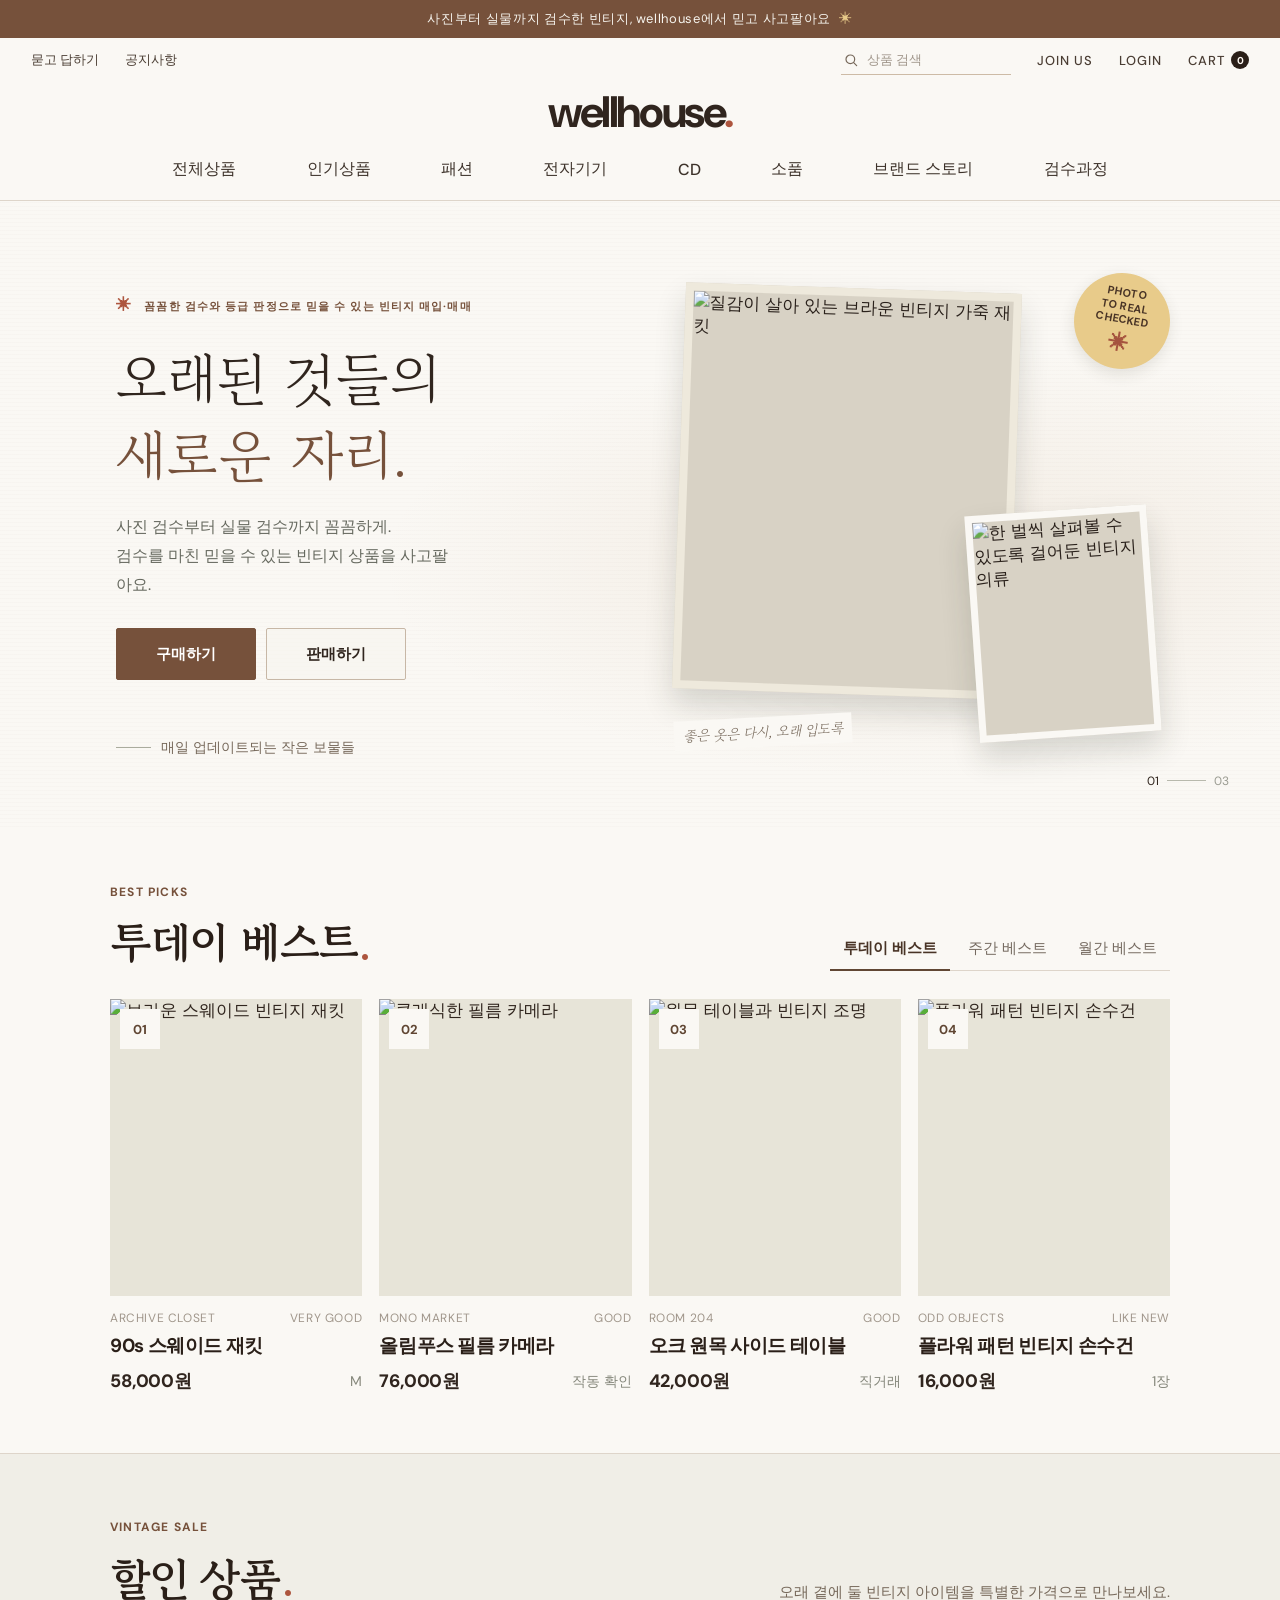
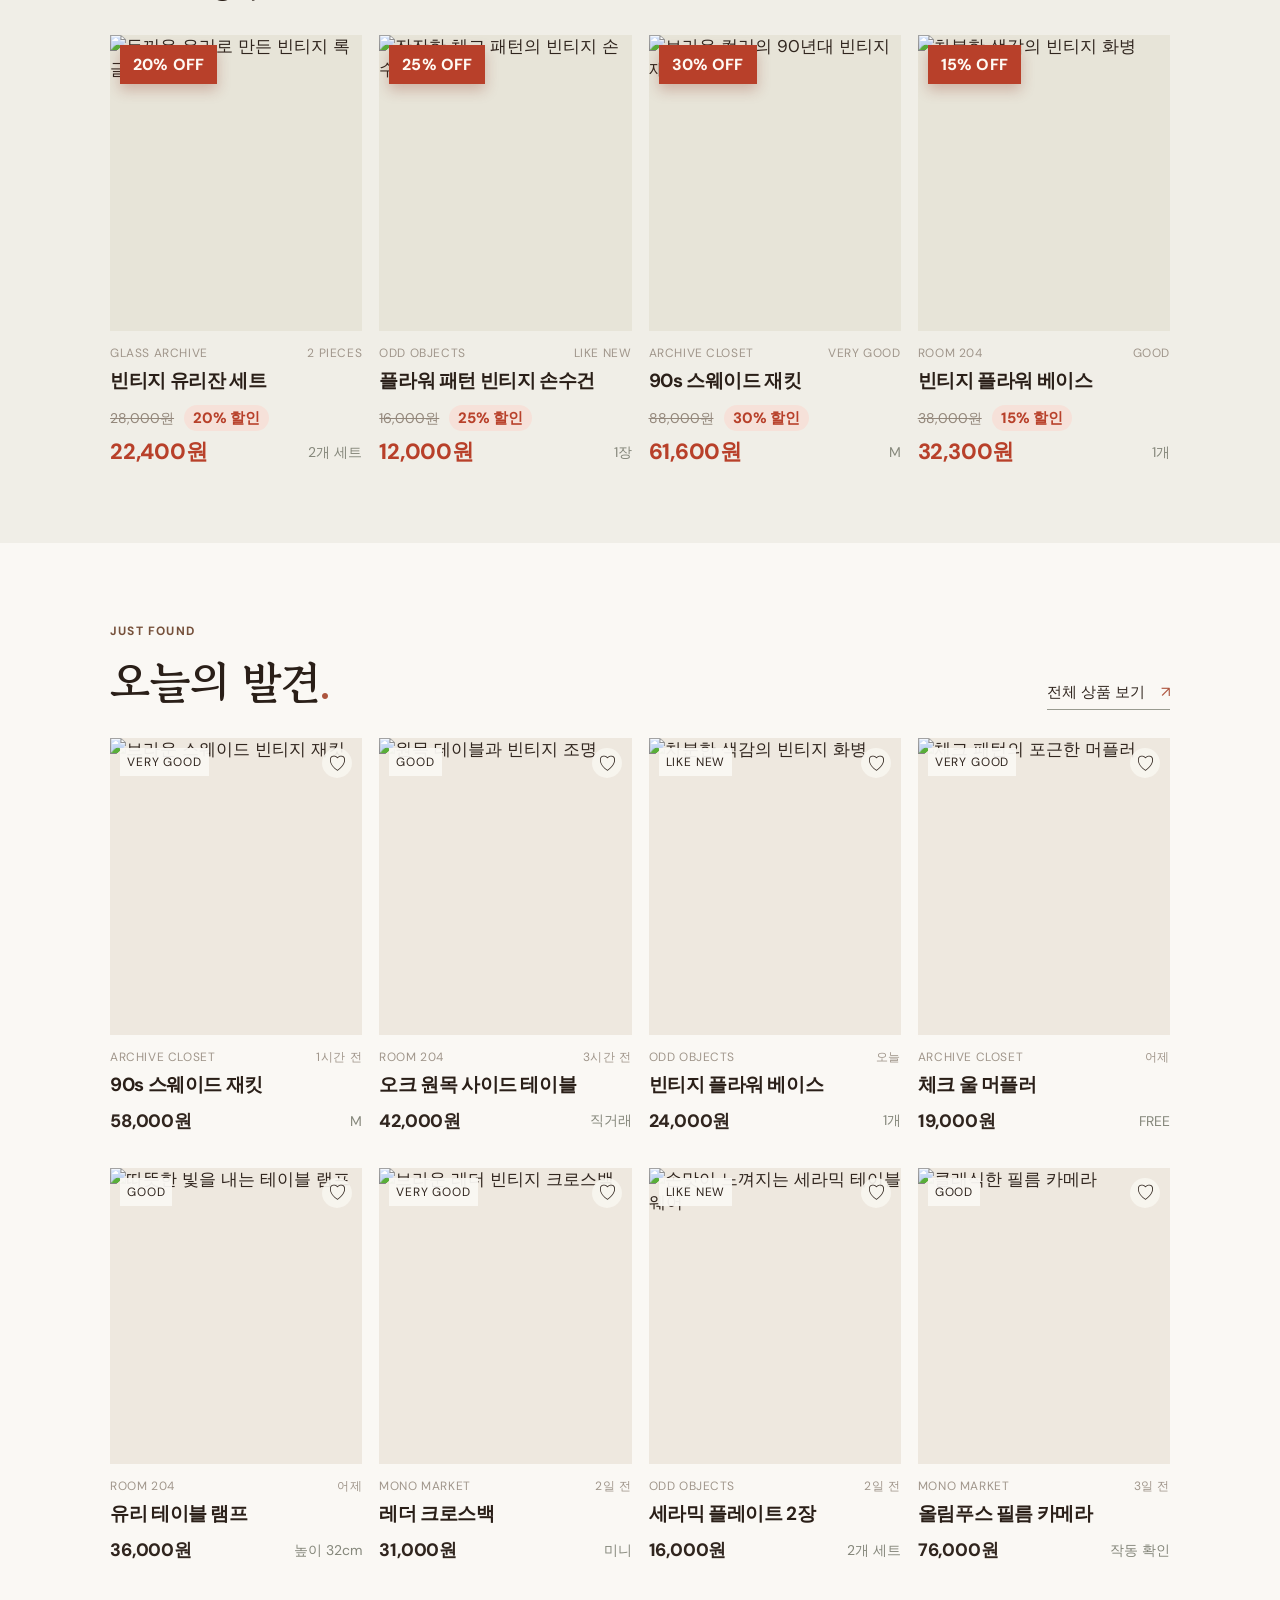
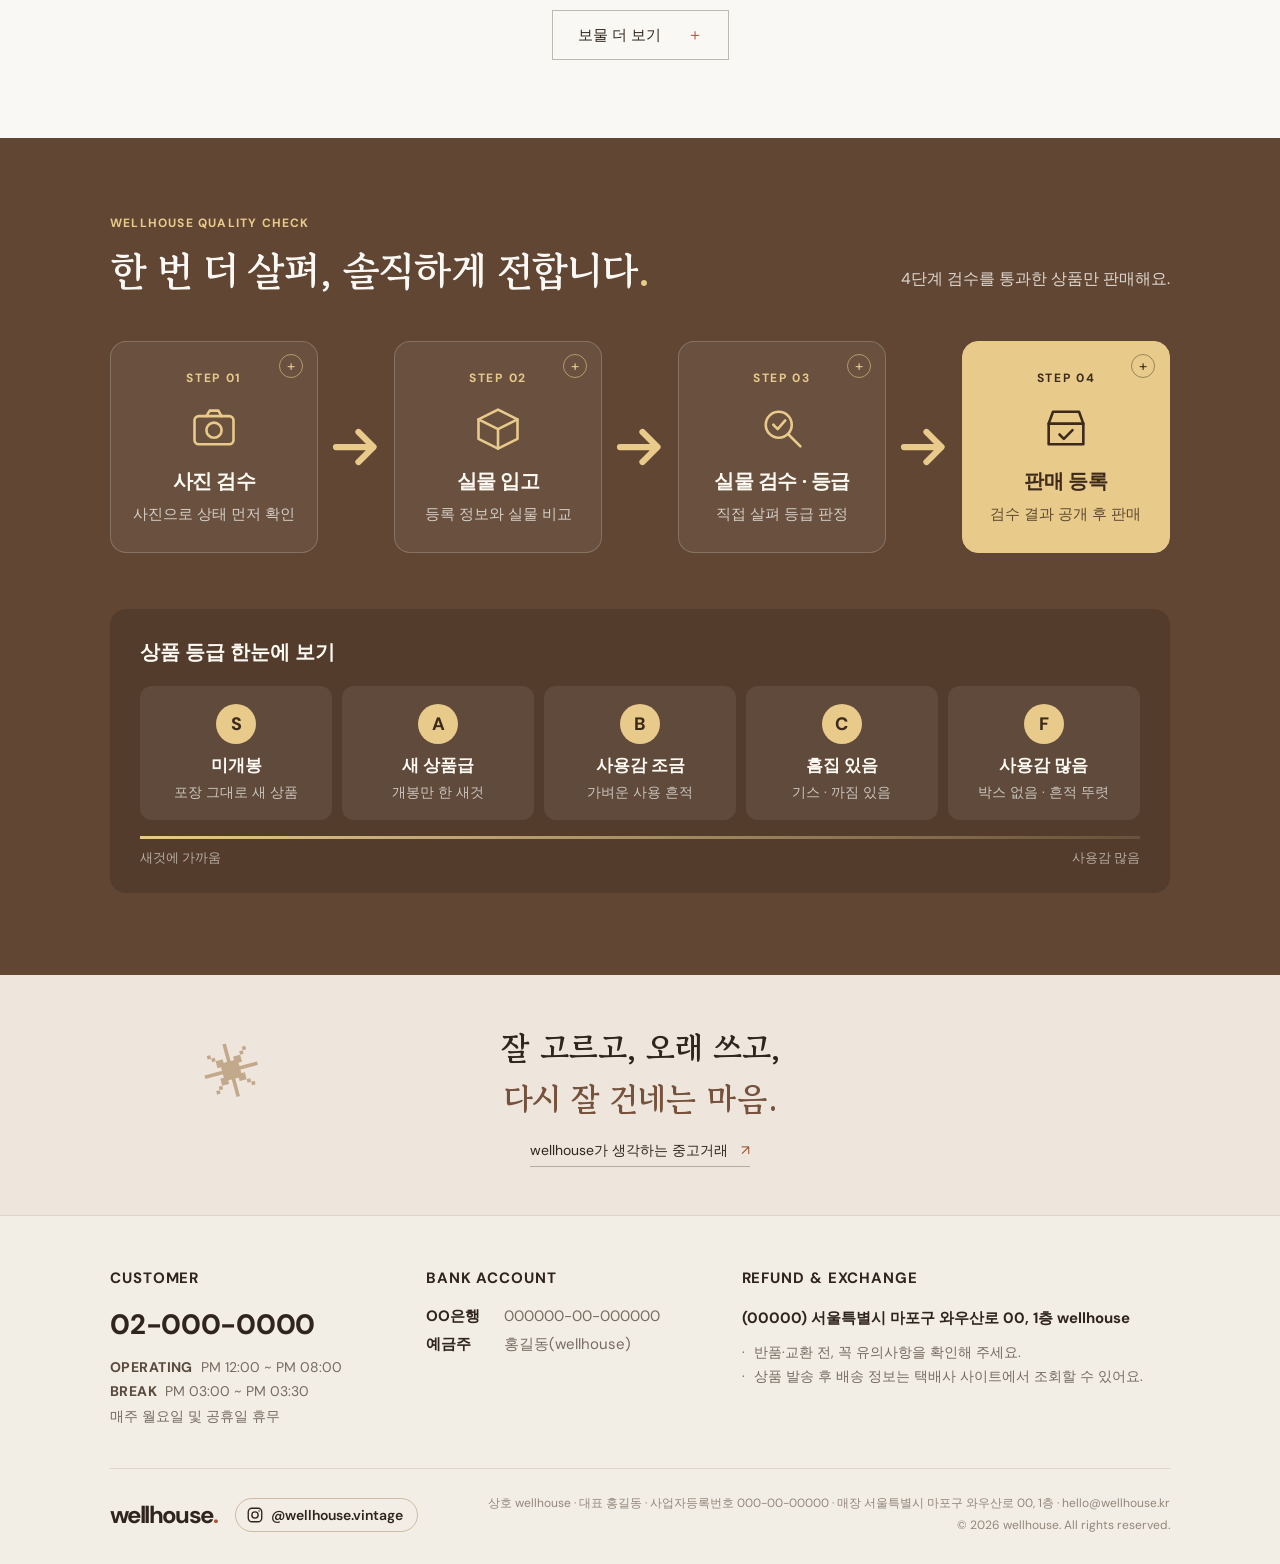
==== index.html @ 7f57e8e8 "ver1.1.1 Co-Authored-By: Claude Opus 5.5 <noreply@anthropic.com>" ====
<!doctype html>
<html lang="ko">
<head>
	<meta charset="utf-8">
	<meta name="viewport" content="width=device-width, initial-scale=1">
	<meta name="theme-color" content="#f7f5ef">
	<meta name="description" content="잘 고른 빈티지와 다시 만나는 곳, wellhouse.">
	<title>wellhouse — 오래된 것들의 새로운 자리</title>
	<link rel="preconnect" href="https://fonts.googleapis.com">
	<link rel="preconnect" href="https://fonts.gstatic.com" crossorigin>
	<link href="https://fonts.googleapis.com/css2?family=DM+Sans:wght@400;500;600;700&family=Gowun+Batang:wght@400;700&display=swap" rel="stylesheet">
	<link rel="stylesheet" href="https://cdn.jsdelivr.net/gh/orioncactus/pretendard@v1.3.9/dist/web/static/pretendard.min.css">
	<link rel="stylesheet" href="css/style.css">
	<link rel="stylesheet" href="css/readable-text.css">
	<link rel="stylesheet" href="css/footer.css">
	<link rel="stylesheet" href="css/header.css">
	<link rel="stylesheet" href="css/inspection.css">
	<script src="js/main.js" defer></script>
</head>
<body>
	<div class="announcement">사진부터 실물까지 검수한 빈티지, wellhouse에서 믿고 사고팔아요 <span aria-hidden="true">✳</span></div>
	<header class="top-header">
		<div class="util-bar">
			<nav class="util-links" aria-label="고객 메뉴">
				<a href="html/support.html">묻고 답하기</a>
				<a href="html/support.html">공지사항</a>
			</nav>
			<div class="util-actions">
				<label class="header-search"><svg viewBox="0 0 24 24" aria-hidden="true"><circle cx="11" cy="11" r="6.5"/><path d="M16 16l4.5 4.5"/></svg><input id="product-search" type="search" placeholder="상품 검색" aria-label="상품 검색" autocomplete="off"></label>
				<a href="html/auth.html?mode=signup">JOIN US</a>
				<a href="html/auth.html">LOGIN</a>
				<button class="bag-button" type="button" aria-label="장바구니 보기">CART <span class="bag-count">0</span></button>
			</div>
		</div>
		<a class="wordmark header-logo" href="index.html" aria-label="wellhouse 홈">wellhouse<span class="wordmark-dot">.</span></a>
		<nav class="header-nav" aria-label="주 메뉴">
			<button class="category-chip" type="button" data-category="all">전체상품</button>
			<button class="category-chip" type="button" data-category="popular">인기상품</button>
			<div class="nav-item">
				<button class="category-chip" type="button" data-category="fashion" aria-haspopup="true">패션</button>
				<div class="nav-menu">
					<ul>
						<li><a href="html/category.html?category=fashion&amp;sub=티셔츠">티셔츠</a></li>
						<li><a href="html/category.html?category=fashion&amp;sub=반바지">반바지</a></li>
						<li><a href="html/category.html?category=fashion&amp;sub=스웨터">스웨터</a></li>
						<li><a href="html/category.html?category=fashion&amp;sub=후드티">후드티</a></li>
						<li><a href="html/category.html?category=fashion&amp;sub=후드집업">후드집업</a></li>
						<li><a href="html/category.html?category=fashion&amp;sub=청바지">청바지</a></li>
						<li><a href="html/category.html?category=fashion&amp;sub=아우터">아우터</a></li>
					</ul>
				</div>
			</div>
			<div class="nav-item">
				<button class="category-chip" type="button" data-category="electronics" aria-haspopup="true">전자기기</button>
				<div class="nav-menu">
					<ul>
						<li><a href="html/category.html?category=electronics&amp;sub=카메라">카메라</a></li>
						<li><a href="html/category.html?category=electronics&amp;sub=오디오">오디오</a></li>
						<li><a href="html/category.html?category=electronics&amp;sub=컴퓨터·게임">컴퓨터·게임</a></li>
						<li><a href="html/category.html?category=electronics&amp;sub=조명">조명</a></li>
					</ul>
				</div>
			</div>
			<div class="nav-item">
				<button class="category-chip" type="button" data-category="cd" aria-haspopup="true">CD</button>
				<div class="nav-menu">
					<p class="nav-menu-label">장르</p>
					<ul>
						<li><a href="html/category.html?category=cd&amp;genre=클래식">클래식</a></li>
						<li><a href="html/category.html?category=cd&amp;genre=발라드">발라드</a></li>
						<li><a href="html/category.html?category=cd&amp;genre=팝">팝</a></li>
						<li><a href="html/category.html?category=cd&amp;genre=K팝">K팝</a></li>
					</ul>
					<p class="nav-menu-label">연대</p>
					<ul>
						<li><a href="html/category.html?category=cd&amp;era=1990년대">1990년대</a></li>
						<li><a href="html/category.html?category=cd&amp;era=2000년대">2000년대</a></li>
						<li><a href="html/category.html?category=cd&amp;era=2010년대">2010년대</a></li>
						<li><a href="html/category.html?category=cd&amp;era=2020년대">2020년대</a></li>
					</ul>
				</div>
			</div>
			<div class="nav-item">
				<button class="category-chip" type="button" data-category="props" aria-haspopup="true">소품</button>
				<div class="nav-menu">
					<ul>
						<li><a href="html/category.html?category=props&amp;sub=인테리어 소품">인테리어 소품</a></li>
						<li><a href="html/category.html?category=props&amp;sub=데스크 소품">데스크 소품</a></li>
						<li><a href="html/category.html?category=props&amp;sub=컴퓨터 소품">컴퓨터 소품</a></li>
						<li><a href="html/category.html?category=props&amp;sub=냉장고 소품">냉장고 소품</a></li>
						<li><a href="html/category.html?category=props&amp;sub=수납·정리">수납·정리</a></li>
						<li><a href="html/category.html?category=props&amp;sub=키친·테이블">키친·테이블</a></li>
					</ul>
				</div>
			</div>
			<a href="index.html#story">브랜드 스토리</a>
			<a href="index.html#inspection">검수과정</a>
		</nav>
	</header>

	<main>
		<section class="hero" id="discover">
			<div class="hero-copy">
				<p class="eyebrow"><span class="eyebrow-mark">✳</span> 꼼꼼한 검수와 등급 판정으로 믿을 수 있는 빈티지 매입·매매</p>
				<h1>오래된 것들의<br><em>새로운 자리.</em></h1>
				<p class="hero-description">사진 검수부터 실물 검수까지 꼼꼼하게.<br>검수를 마친 믿을 수 있는 빈티지 상품을 사고팔아요.</p>
				<div class="hero-actions">
					<a class="hero-action hero-action-buy" href="html/category.html?category=all">구매하기</a>
					<a class="hero-action hero-action-sell" href="html/auth.html?mode=signup">판매하기</a>
				</div>
				<div class="hero-note"><span class="note-line"></span> 매일 업데이트되는 작은 보물들</div>
			</div>
			<div class="hero-art" aria-label="검수한 빈티지 의류와 가죽 재킷">
				<div class="hero-photo photo-one"><img src="https://images.unsplash.com/photo-1551028719-00167b16eac5?auto=format&fit=crop&w=1100&q=85" alt="질감이 살아 있는 브라운 빈티지 가죽 재킷"></div>
				<div class="hero-photo photo-two"><img src="https://images.unsplash.com/photo-1490481651871-ab68de25d43d?auto=format&fit=crop&w=620&q=85" alt="한 벌씩 살펴볼 수 있도록 걸어둔 빈티지 의류"></div>
				<div class="hero-sticker"><span>PHOTO<br>TO REAL<br>CHECKED</span><span class="sticker-flower">✳</span></div>
				<span class="image-caption">좋은 옷은 다시, 오래 입도록</span>
			</div>
			<div class="hero-index"><span>01</span><span class="index-line"></span><span>03</span></div>
		</section>

		<section class="best-section" id="best-products" aria-labelledby="best-period-title">
			<div class="section-heading best-heading">
				<div><p class="eyebrow">BEST PICKS</p><h2 id="best-period-title">투데이 베스트<span class="heading-period">.</span></h2></div>
				<div class="best-tabs" role="group" aria-label="베스트 기간 선택">
					<button class="best-tab" type="button" data-period="today" data-period-label="투데이 베스트" aria-pressed="true">투데이 베스트</button>
					<button class="best-tab" type="button" data-period="week" data-period-label="주간 베스트" aria-pressed="false">주간 베스트</button>
					<button class="best-tab" type="button" data-period="month" data-period-label="월간 베스트" aria-pressed="false">월간 베스트</button>
				</div>
			</div>
			<div class="best-product-grid" id="best-product-grid" aria-live="polite">
				<article class="product-card best-card" data-rank-today="1" data-rank-week="3" data-rank-month="2">
					<a class="best-image" href="html/product.html?id=fashion-12"><img src="https://images.unsplash.com/photo-1551028719-00167b16eac5?auto=format&fit=crop&w=700&q=85" alt="브라운 스웨이드 빈티지 재킷"><span class="best-rank">01</span></a>
					<div class="product-meta"><span>ARCHIVE CLOSET</span><span>VERY GOOD</span></div><h3><a href="html/product.html?id=fashion-12">90s 스웨이드 재킷</a></h3><div class="product-bottom"><strong>58,000원</strong><span class="product-size">M</span></div>
				</article>
				<article class="product-card best-card" data-rank-today="2" data-rank-week="1" data-rank-month="4">
					<a class="best-image" href="html/product.html?id=electronics-0"><img src="https://images.unsplash.com/photo-1516035069371-29a1b244cc32?auto=format&fit=crop&w=700&q=85" alt="클래식한 필름 카메라"><span class="best-rank">02</span></a>
					<div class="product-meta"><span>MONO MARKET</span><span>GOOD</span></div><h3><a href="html/product.html?id=electronics-0">올림푸스 필름 카메라</a></h3><div class="product-bottom"><strong>76,000원</strong><span class="product-size">작동 확인</span></div>
				</article>
				<article class="product-card best-card" data-rank-today="3" data-rank-week="4" data-rank-month="1">
					<a class="best-image" href="html/product.html?id=props-6"><img src="https://images.unsplash.com/photo-1499933374294-4584851497cc?auto=format&fit=crop&w=700&q=85" alt="원목 테이블과 빈티지 조명"><span class="best-rank">03</span></a>
					<div class="product-meta"><span>ROOM 204</span><span>GOOD</span></div><h3><a href="html/product.html?id=props-6">오크 원목 사이드 테이블</a></h3><div class="product-bottom"><strong>42,000원</strong><span class="product-size">직거래</span></div>
				</article>
				<article class="product-card best-card" data-rank-today="4" data-rank-week="2" data-rank-month="3">
					<a class="best-image" href="html/category.html?category=fashion"><img src="https://images.unsplash.com/photo-1601924994987-69e26d50dc26?auto=format&fit=crop&w=700&q=85" alt="플라워 패턴 빈티지 손수건"><span class="best-rank">04</span></a>
					<div class="product-meta"><span>ODD OBJECTS</span><span>LIKE NEW</span></div><h3><a href="html/category.html?category=fashion">플라워 패턴 빈티지 손수건</a></h3><div class="product-bottom"><strong>16,000원</strong><span class="product-size">1장</span></div>
				</article>
			</div>
		</section>

		<section class="sale-section" id="sale-products" aria-labelledby="sale-title">
			<div class="section-heading sale-heading">
				<div><p class="eyebrow">VINTAGE SALE</p><h2 id="sale-title">할인 상품<span class="heading-period">.</span></h2></div>
				<p class="sale-note">오래 곁에 둘 빈티지 아이템을 특별한 가격으로 만나보세요.</p>
			</div>
			<div class="sale-grid">
				<article class="product-card sale-card">
					<a class="sale-image" href="html/product.html?id=props-20"><img src="https://images.unsplash.com/photo-1470337458703-46ad1756a187?auto=format&fit=crop&w=700&q=85" alt="두꺼운 유리로 만든 빈티지 록 글라스"><span class="sale-badge">20% OFF</span></a>
					<div class="product-meta"><span>GLASS ARCHIVE</span><span>2 PIECES</span></div><h3><a href="html/product.html?id=props-20">빈티지 유리잔 세트</a></h3>
					<div class="sale-price-line"><del>28,000원</del><span>20% 할인</span></div><div class="product-bottom"><strong>22,400원</strong><span class="product-size">2개 세트</span></div>
				</article>
				<article class="product-card sale-card">
					<a class="sale-image" href="html/category.html?category=fashion"><img src="https://images.unsplash.com/photo-1601924994987-69e26d50dc26?auto=format&fit=crop&w=700&q=85" alt="잔잔한 체크 패턴의 빈티지 손수건"><span class="sale-badge">25% OFF</span></a>
					<div class="product-meta"><span>ODD OBJECTS</span><span>LIKE NEW</span></div><h3><a href="html/category.html?category=fashion">플라워 패턴 빈티지 손수건</a></h3>
					<div class="sale-price-line"><del>16,000원</del><span>25% 할인</span></div><div class="product-bottom"><strong>12,000원</strong><span class="product-size">1장</span></div>
				</article>
				<article class="product-card sale-card">
					<a class="sale-image" href="html/product.html?id=fashion-12"><img src="https://images.unsplash.com/photo-1551028719-00167b16eac5?auto=format&fit=crop&w=700&q=85" alt="브라운 컬러의 90년대 빈티지 재킷"><span class="sale-badge">30% OFF</span></a>
					<div class="product-meta"><span>ARCHIVE CLOSET</span><span>VERY GOOD</span></div><h3><a href="html/product.html?id=fashion-12">90s 스웨이드 재킷</a></h3>
					<div class="sale-price-line"><del>88,000원</del><span>30% 할인</span></div><div class="product-bottom"><strong>61,600원</strong><span class="product-size">M</span></div>
				</article>
				<article class="product-card sale-card">
					<a class="sale-image" href="html/product.html?id=props-0"><img src="https://images.unsplash.com/photo-1578500494198-246f612d3b3d?auto=format&fit=crop&w=700&q=85" alt="차분한 색감의 빈티지 화병"><span class="sale-badge">15% OFF</span></a>
					<div class="product-meta"><span>ROOM 204</span><span>GOOD</span></div><h3><a href="html/product.html?id=props-0">빈티지 플라워 베이스</a></h3>
					<div class="sale-price-line"><del>38,000원</del><span>15% 할인</span></div><div class="product-bottom"><strong>32,300원</strong><span class="product-size">1개</span></div>
				</article>
			</div>
		</section>

		<section class="products-section" id="new-arrivals">
			<div class="section-heading">
				<div><p class="eyebrow">JUST FOUND</p><h2>오늘의 발견<span class="heading-period">.</span></h2></div>
				<a class="text-link" href="html/category.html?category=all">전체 상품 보기 <span aria-hidden="true">↗</span></a>
			</div>
			<div class="product-grid" id="product-grid">
				<article class="product-card" data-category="fashion" data-name="90s 스웨이드 재킷 빈티지 브라운 아우터">
					<a class="product-image" href="html/product.html?id=fashion-12"><img src="https://images.unsplash.com/photo-1551028719-00167b16eac5?auto=format&fit=crop&w=700&q=85" alt="브라운 스웨이드 빈티지 재킷"><span class="condition-tag">VERY GOOD</span></a>
					<button class="favorite-button" type="button" aria-label="90s 스웨이드 재킷 찜하기" aria-pressed="false">♡</button>
					<div class="product-meta"><span>ARCHIVE CLOSET</span><span>1시간 전</span></div><h3><a href="html/product.html?id=fashion-12">90s 스웨이드 재킷</a></h3><div class="product-bottom"><strong>58,000원</strong><span class="product-size">M</span></div>
				</article>
				<article class="product-card" data-category="props" data-name="오크 원목 사이드 테이블 빈티지 가구 소품">
					<a class="product-image" href="html/product.html?id=props-6"><img src="https://images.unsplash.com/photo-1499933374294-4584851497cc?auto=format&fit=crop&w=700&q=85" alt="원목 테이블과 빈티지 조명"><span class="condition-tag">GOOD</span></a>
					<button class="favorite-button" type="button" aria-label="오크 원목 사이드 테이블 찜하기" aria-pressed="false">♡</button>
					<div class="product-meta"><span>ROOM 204</span><span>3시간 전</span></div><h3><a href="html/product.html?id=props-6">오크 원목 사이드 테이블</a></h3><div class="product-bottom"><strong>42,000원</strong><span class="product-size">직거래</span></div>
				</article>
				<article class="product-card" data-category="props" data-name="빈티지 플라워 베이스 화병 오브제 소품">
					<a class="product-image" href="html/product.html?id=props-0"><img src="https://images.unsplash.com/photo-1578500494198-246f612d3b3d?auto=format&fit=crop&w=700&q=85" alt="차분한 색감의 빈티지 화병"><span class="condition-tag">LIKE NEW</span></a>
					<button class="favorite-button" type="button" aria-label="빈티지 플라워 베이스 찜하기" aria-pressed="false">♡</button>
					<div class="product-meta"><span>ODD OBJECTS</span><span>오늘</span></div><h3><a href="html/product.html?id=props-0">빈티지 플라워 베이스</a></h3><div class="product-bottom"><strong>24,000원</strong><span class="product-size">1개</span></div>
				</article>
				<article class="product-card" data-category="fashion" data-name="체크 울 머플러 빈티지 스카프">
					<a class="product-image" href="html/category.html?category=fashion"><img src="https://images.unsplash.com/photo-1601924994987-69e26d50dc26?auto=format&fit=crop&w=700&q=85" alt="체크 패턴의 포근한 머플러"><span class="condition-tag">VERY GOOD</span></a>
					<button class="favorite-button" type="button" aria-label="체크 울 머플러 찜하기" aria-pressed="false">♡</button>
					<div class="product-meta"><span>ARCHIVE CLOSET</span><span>어제</span></div><h3><a href="html/category.html?category=fashion">체크 울 머플러</a></h3><div class="product-bottom"><strong>19,000원</strong><span class="product-size">FREE</span></div>
				</article>
				<article class="product-card" data-category="props" data-name="유리 테이블 램프 빈티지 조명 소품">
					<a class="product-image" href="html/product.html?id=electronics-10"><img src="https://images.unsplash.com/photo-1507473885765-e6ed057f782c?auto=format&fit=crop&w=700&q=85" alt="따뜻한 빛을 내는 테이블 램프"><span class="condition-tag">GOOD</span></a>
					<button class="favorite-button" type="button" aria-label="유리 테이블 램프 찜하기" aria-pressed="false">♡</button>
					<div class="product-meta"><span>ROOM 204</span><span>어제</span></div><h3><a href="html/product.html?id=electronics-10">유리 테이블 램프</a></h3><div class="product-bottom"><strong>36,000원</strong><span class="product-size">높이 32cm</span></div>
				</article>
				<article class="product-card" data-category="fashion" data-name="레더 크로스백 빈티지 가방 브라운">
					<a class="product-image" href="html/category.html?category=fashion"><img src="https://images.unsplash.com/photo-1548036328-c9fa89d128fa?auto=format&fit=crop&w=700&q=85" alt="브라운 레더 빈티지 크로스백"><span class="condition-tag">VERY GOOD</span></a>
					<button class="favorite-button" type="button" aria-label="레더 크로스백 찜하기" aria-pressed="false">♡</button>
					<div class="product-meta"><span>MONO MARKET</span><span>2일 전</span></div><h3><a href="html/category.html?category=fashion">레더 크로스백</a></h3><div class="product-bottom"><strong>31,000원</strong><span class="product-size">미니</span></div>
				</article>
				<article class="product-card" data-category="props" data-name="세라믹 플레이트 접시 그릇 테이블웨어 소품">
					<a class="product-image" href="html/product.html?id=props-19"><img src="https://images.unsplash.com/photo-1493106641515-6b5631de4bb9?auto=format&fit=crop&w=700&q=85" alt="손맛이 느껴지는 세라믹 테이블웨어"><span class="condition-tag">LIKE NEW</span></a>
					<button class="favorite-button" type="button" aria-label="세라믹 플레이트 찜하기" aria-pressed="false">♡</button>
					<div class="product-meta"><span>ODD OBJECTS</span><span>2일 전</span></div><h3><a href="html/product.html?id=props-19">세라믹 플레이트 2장</a></h3><div class="product-bottom"><strong>16,000원</strong><span class="product-size">2개 세트</span></div>
				</article>
				<article class="product-card" data-category="electronics" data-name="필름 카메라 올림푸스 빈티지 전자기기 카메라">
					<a class="product-image" href="html/product.html?id=electronics-0"><img src="https://images.unsplash.com/photo-1516035069371-29a1b244cc32?auto=format&fit=crop&w=700&q=85" alt="클래식한 필름 카메라"><span class="condition-tag">GOOD</span></a>
					<button class="favorite-button" type="button" aria-label="필름 카메라 찜하기" aria-pressed="false">♡</button>
					<div class="product-meta"><span>MONO MARKET</span><span>3일 전</span></div><h3><a href="html/product.html?id=electronics-0">올림푸스 필름 카메라</a></h3><div class="product-bottom"><strong>76,000원</strong><span class="product-size">작동 확인</span></div>
				</article>
			</div>
			<p class="empty-state" id="empty-state" hidden>아직 이 조건에 맞는 보물이 없어요. 다른 검색어로 찾아볼까요?</p>
			<button class="load-more" type="button">보물 더 보기 <span aria-hidden="true">＋</span></button>
		</section>

		<section class="inspection-section" id="inspection" aria-labelledby="inspection-title">
			<div class="inspection-heading">
				<div><p class="eyebrow">WELLHOUSE QUALITY CHECK</p><h2 id="inspection-title">한 번 더 살펴, 솔직하게 전합니다<span>.</span></h2></div>
				<p>4단계 검수를 통과한 상품만 판매해요.</p>
			</div>
			<ol class="qc-flow">
				<li class="qc-step" tabindex="0">
					<span class="qc-number">STEP 01</span>
					<svg class="qc-icon" viewBox="0 0 48 48" aria-hidden="true"><rect x="6" y="13" width="36" height="26" rx="4"/><path d="M17 13l3-5h8l3 5"/><circle cx="24" cy="26" r="7"/></svg>
					<h3>사진 검수</h3>
					<p>사진으로 상태 먼저 확인</p>
					<p class="qc-detail">등록된 사진과 상품 정보를 살펴 오염, 훼손, 구성품 등 눈에 보이는 상태를 먼저 확인합니다.</p>
				</li>
				<li class="qc-arrow" aria-hidden="true"><svg viewBox="0 0 48 48"><path d="M8 24h28M26 12l12 12-12 12"/></svg></li>
				<li class="qc-step" tabindex="0">
					<span class="qc-number">STEP 02</span>
					<svg class="qc-icon" viewBox="0 0 48 48" aria-hidden="true"><path d="M6 16l18-9 18 9v18l-18 9-18-9z"/><path d="M6 16l18 9 18-9M24 25v18"/></svg>
					<h3>실물 입고</h3>
					<p>등록 정보와 실물 비교</p>
					<p class="qc-detail">상품을 입고해 등록 내용과 실제 상품이 일치하는지 확인하고 실물 검수를 준비합니다.</p>
				</li>
				<li class="qc-arrow" aria-hidden="true"><svg viewBox="0 0 48 48"><path d="M8 24h28M26 12l12 12-12 12"/></svg></li>
				<li class="qc-step" tabindex="0">
					<span class="qc-number">STEP 03</span>
					<svg class="qc-icon" viewBox="0 0 48 48" aria-hidden="true"><circle cx="21" cy="21" r="12"/><path d="M30 30l11 11M16 21l4 4 7-8"/></svg>
					<h3>실물 검수 · 등급</h3>
					<p>직접 살펴 등급 판정</p>
					<p class="qc-detail">마모와 오염, 작동 상태를 직접 살펴 등급을 정하고 구매 전에 알아야 할 특징을 기록합니다.</p>
				</li>
				<li class="qc-arrow" aria-hidden="true"><svg viewBox="0 0 48 48"><path d="M8 24h28M26 12l12 12-12 12"/></svg></li>
				<li class="qc-step qc-step-final" tabindex="0">
					<span class="qc-number">STEP 04</span>
					<svg class="qc-icon" viewBox="0 0 48 48" aria-hidden="true"><path d="M8 20l4-11h24l4 11"/><path d="M8 20h32v19H8z"/><path d="M18 30l4 4 8-8"/></svg>
					<h3>판매 등록</h3>
					<p>검수 결과 공개 후 판매</p>
					<p class="qc-detail">검수 결과와 상품 상태를 상세히 정리해 구매자가 확인할 수 있도록 판매 페이지에 등록합니다.</p>
				</li>
			</ol>
			<div class="qc-grades" aria-labelledby="grade-title">
				<h3 id="grade-title">상품 등급 한눈에 보기</h3>
				<ul class="qc-grade-list">
					<li><span class="qc-grade-mark">S</span><strong>미개봉</strong><span>포장 그대로 새 상품</span></li>
					<li><span class="qc-grade-mark">A</span><strong>새 상품급</strong><span>개봉만 한 새것</span></li>
					<li><span class="qc-grade-mark">B</span><strong>사용감 조금</strong><span>가벼운 사용 흔적</span></li>
					<li><span class="qc-grade-mark">C</span><strong>흠집 있음</strong><span>기스 · 까짐 있음</span></li>
					<li><span class="qc-grade-mark">F</span><strong>사용감 많음</strong><span>박스 없음 · 흔적 뚜렷</span></li>
				</ul>
				<p class="qc-grade-scale" aria-hidden="true"><span>새것에 가까움</span><span>사용감 많음</span></p>
			</div>
		</section>

		<section class="story-band" id="story"><span class="story-flower" aria-hidden="true">✳</span><p>잘 고르고, 오래 쓰고,<br><em>다시 잘 건네는 마음.</em></p><a href="html/about.html">wellhouse가 생각하는 중고거래 <span aria-hidden="true">↗</span></a></section>
	</main>
	<footer class="site-footer">
		<div class="footer-columns">
			<section class="footer-col" aria-labelledby="footer-customer">
				<h2 id="footer-customer">CUSTOMER</h2>
				<a class="footer-phone" href="tel:020000000">02-000-0000</a>
				<ul class="footer-hours">
					<li><b>OPERATING</b> PM 12:00 ~ PM 08:00</li>
					<li><b>BREAK</b> PM 03:00 ~ PM 03:30</li>
					<li>매주 월요일 및 공휴일 휴무</li>
				</ul>
			</section>
			<section class="footer-col" aria-labelledby="footer-bank">
				<h2 id="footer-bank">BANK ACCOUNT</h2>
				<dl class="footer-bank">
					<dt>OO은행</dt><dd>000000-00-000000</dd>
					<dt>예금주</dt><dd>홍길동(wellhouse)</dd>
				</dl>
			</section>
			<section class="footer-col" aria-labelledby="footer-refund">
				<h2 id="footer-refund">REFUND &amp; EXCHANGE</h2>
				<p class="footer-address">(00000) 서울특별시 마포구 와우산로 00, 1층 wellhouse</p>
				<ul class="footer-notes">
					<li>반품·교환 전, 꼭 유의사항을 확인해 주세요.</li>
					<li>상품 발송 후 배송 정보는 택배사 사이트에서 조회할 수 있어요.</li>
				</ul>
			</section>
		</div>
		<div class="footer-bottom">
			<div class="footer-brand">
				<a class="wordmark footer-wordmark" href="index.html">wellhouse<span class="wordmark-dot">.</span></a>
				<a class="footer-instagram" href="https://www.instagram.com/wellhouse.vintage/" target="_blank" rel="noopener" aria-label="wellhouse 인스타그램">
					<svg viewBox="0 0 24 24" aria-hidden="true"><rect x="3" y="3" width="18" height="18" rx="5"/><circle cx="12" cy="12" r="4.2"/><circle cx="17.4" cy="6.6" r="1" class="dot"/></svg>
					@wellhouse.vintage
				</a>
			</div>
			<p class="footer-legal">상호 wellhouse · 대표 홍길동 · 사업자등록번호 000-00-00000 · 매장 서울특별시 마포구 와우산로 00, 1층 · hello@wellhouse.kr<br>© 2026 wellhouse. All rights reserved.</p>
		</div>
	</footer>
</body>
</html>
---- css/style.css ----
@import url('https://fonts.googleapis.com/css2?family=DM+Sans:wght@400;500;600;700&family=Gowun+Batang:wght@400;700&display=swap');

:root{--paper:#faf8f4;--ink:#30251e;--muted:#786c61;--olive:#76513b;--lime:#e8cb8a;--line:#ded5ca;--serif:'Gowun Batang',Georgia,serif;--sans:'DM Sans','Malgun Gothic',sans-serif}
*{box-sizing:border-box}
html{scroll-behavior:smooth}
body{margin:0;background:var(--paper);color:var(--ink);font-family:var(--sans);font-size:15px;-webkit-font-smoothing:antialiased}
a{color:inherit;text-decoration:none}
button,input{font:inherit}
button{color:inherit}
.announcement{height:32px;background:var(--olive);color:#f7f5ef;text-align:center;font-size:10px;letter-spacing:.05em;display:flex;align-items:center;justify-content:center;gap:8px}
.announcement span{color:var(--lime);font-size:13px}
.site-header{padding:0 6.1%;border-bottom:1px solid var(--line);background:var(--paper);position:relative;z-index:5}
.header-main{height:78px;display:flex;align-items:center;gap:44px}
.wordmark{font-size:29px;font-weight:700;letter-spacing:-1.6px;white-space:nowrap}.wordmark-dot{color:#ad553e}
.main-nav{display:flex;align-items:center;gap:31px;color:#625349;font-size:13px;flex:1}
.main-nav a,.login-link{transition:color .2s}.main-nav a:hover,.login-link:hover{color:#ad553e}
.header-actions{display:flex;align-items:center;gap:21px;font-size:11px}.join-button{background:var(--ink);color:#fff;padding:12px 15px;transition:background .2s}.join-button:hover{background:var(--olive)}.join-button span{margin-left:8px;color:var(--lime)}
.bag-button{border:0;background:none;font-size:21px;position:relative;padding:3px 0 3px 4px;cursor:pointer}.bag-count{position:absolute;right:-8px;top:-3px;width:15px;height:15px;border-radius:50%;background:var(--lime);font-size:9px;display:grid;place-items:center}
.menu-toggle{display:none}
.hero{min-height:565px;display:grid;grid-template-columns:48% 52%;position:relative;padding:72px 8.6% 70px;overflow:hidden;background:radial-gradient(ellipse at 73% 58%,rgba(190,153,111,.13),transparent 42%),repeating-linear-gradient(0deg,rgba(103,75,51,.018) 0,rgba(103,75,51,.018) 1px,transparent 1px,transparent 4px),var(--paper)}
.hero-copy{position:relative;z-index:2;padding:20px 0 0 1.2%;animation:rise .7s ease both}.eyebrow,.section-kicker{font-size:9px;letter-spacing:.16em;font-weight:700;color:var(--olive);margin:0 0 22px}.eyebrow-mark{font-size:15px;margin-right:8px;color:#ad553e}
.hero h1{font:400 57px/1.35 var(--serif);letter-spacing:0;margin:0 0 20px}.hero h1 em,.story-band em{color:var(--olive);font-style:normal}
.hero-description{max-width:340px;font-size:13px;line-height:1.9;color:#66695f;margin:0 0 28px}.hero-actions{display:flex;align-items:center;gap:10px}.hero-action{display:inline-flex;align-items:center;justify-content:space-between;gap:25px;min-width:132px;padding:13px 15px;font-size:11px;font-weight:600;transition:background .2s,color .2s,border-color .2s}.hero-action span{font-size:16px}.hero-action-buy{background:var(--olive);border:1px solid var(--olive);color:#fff}.hero-action-buy span{color:var(--lime)}.hero-action-buy:hover{background:#3f4f38;border-color:#3f4f38}.hero-action-sell{border:1px solid #aeb0a3;background:rgba(247,245,239,.6);color:var(--ink)}.hero-action-sell span{color:#a5533e}.hero-action-sell:hover{background:#e8e9d9;border-color:var(--olive)}.hero-note{margin-top:58px;color:#8b8d83;font-size:10px;display:flex;align-items:center;gap:10px}.note-line{height:1px;width:35px;background:#aaac9e}
.hero-art{position:relative;min-height:420px}.hero-photo{position:absolute;overflow:hidden;box-shadow:0 16px 30px rgba(38,41,32,.16);background:#d8d2c5}.hero-photo img{width:100%;height:100%;object-fit:cover;display:block;filter:saturate(.78) contrast(1.04)}.photo-one{left:11%;top:3%;width:61%;height:84%;transform:rotate(2deg);border:8px solid #eee9dc}.photo-two{right:3%;bottom:4%;width:33%;height:47%;border:7px solid var(--paper);transform:rotate(-4deg)}
.hero-sticker{position:absolute;top:0;right:0;width:96px;height:96px;background:var(--lime);border-radius:50%;display:flex;flex-direction:column;align-items:center;justify-content:center;font-size:9px;font-weight:700;line-height:1.25;text-align:center;transform:rotate(10deg);box-shadow:0 5px 15px rgba(55,60,38,.12);color:#34392f;letter-spacing:.03em}.sticker-flower{font-size:20px;margin-top:4px;color:#a5533e}
.image-caption{position:absolute;bottom:2%;left:10%;font:italic 11px var(--serif);color:#676b5c;transform:rotate(-3deg);background:var(--paper);padding:5px 9px}.hero-index{position:absolute;right:4%;bottom:38px;display:flex;align-items:center;gap:8px;color:#9a9b91;font-size:9px}.hero-index span:first-child{color:var(--ink)}.index-line{width:39px;height:1px;background:#b8b9ad}
.category-section{min-height:70px;border-top:1px solid var(--line);padding:10px 0;display:grid;grid-template-columns:minmax(0,1fr) minmax(0,2.5fr) minmax(0,1fr);align-items:center;gap:24px}.section-kicker{margin:0;font-size:10px}.category-row{display:grid;grid-template-columns:minmax(0,1fr) auto minmax(0,1fr);align-items:center;gap:0;min-width:0;overflow-x:auto;scrollbar-width:none}.category-row::-webkit-scrollbar{display:none}.category-group{display:flex;align-items:center;gap:8px;min-width:max-content}.category-group-before{justify-content:flex-end}.category-group-after{justify-content:flex-start}.category-chip{justify-self:center;flex:0 0 auto;white-space:nowrap;border:1px solid transparent;background:transparent;padding:10px 13px;color:#62574d;font-size:12px;cursor:pointer;transition:all .2s}.category-chip[data-category="all"]{font-weight:600}.category-chip[data-category="all"] span{font-weight:400}.category-chip span{font-size:10px;margin-left:9px;color:#928579}.category-chip:hover,.category-chip.is-active{background:#eee6dc;border-color:#dfd0be;color:#493426}.search-box{height:40px;border-bottom:1px solid #b8aa9d;display:flex;align-items:center;gap:9px}.search-icon{font-size:22px;color:#76513b}.search-box input{border:0;outline:0;background:transparent;min-width:0;width:100%;font-size:11px;color:var(--ink)}.search-box input::placeholder{color:#91857a}.search-box kbd{font-size:10px;color:#918579}
.best-section{padding:56px 8.6% 60px;border-bottom:1px solid var(--line)}.best-heading{align-items:center}.best-tabs{display:flex;align-items:center;gap:5px;border-bottom:1px solid var(--line)}.best-tab{border:0;border-bottom:2px solid transparent;background:transparent;padding:11px 13px;margin-bottom:-1px;color:#756a60;font:inherit;font-size:11px;white-space:nowrap;cursor:pointer}.best-tab[aria-pressed="true"]{border-bottom-color:#604633;color:#493426;font-weight:700}.best-product-grid{display:grid;grid-template-columns:repeat(4,minmax(0,1fr));gap:17px}.best-image{aspect-ratio:.85;display:block;position:relative;overflow:hidden;background:#e7e4d8}.best-image img{width:100%;height:100%;object-fit:cover;display:block;transition:transform .5s}.best-card:hover .best-image img{transform:scale(1.04)}.best-rank{position:absolute;left:10px;top:10px;display:grid;place-items:center;min-width:40px;height:40px;padding:0 5px;background:var(--paper);color:#604633;font-size:11px;font-weight:700}
.sale-section{padding:64px 8.6% 76px;background:#f0eee7}.sale-heading{align-items:end}.sale-note{margin:0 0 3px;color:#76685a;font-size:11px}.sale-grid{display:grid;grid-template-columns:repeat(4,minmax(0,1fr));gap:17px}.sale-image{aspect-ratio:.85;display:block;position:relative;overflow:hidden;background:#e7e4d8}.sale-image img{width:100%;height:100%;object-fit:cover;display:block;transition:transform .5s}.sale-card:hover .sale-image img{transform:scale(1.04)}.sale-badge{position:absolute;top:10px;left:10px;padding:7px 8px;background:#ad553e;color:#fffaf4;font-size:9px;font-weight:700}.sale-price-line{display:flex;align-items:center;gap:9px;margin:10px 0 6px}.sale-price-line del{color:#93877b;font-size:11px}.sale-price-line span{color:#ad553e;font-size:10px;font-weight:700}.sale-card .product-bottom strong{color:#ad553e}
.products-section{padding:79px 8.6% 78px}.section-heading{display:flex;justify-content:space-between;align-items:end;margin-bottom:28px}.section-heading .eyebrow{margin-bottom:8px}.section-heading h2{font:400 33px var(--serif);margin:0}.heading-period{color:#ad553e}.text-link{font-size:11px;border-bottom:1px solid #999b90;padding-bottom:7px}.text-link span{margin-left:12px;color:#ad553e}
.product-grid{display:grid;grid-template-columns:repeat(4,minmax(0,1fr));column-gap:17px;row-gap:35px}.product-card{position:relative;min-width:0;animation:rise .5s ease both}.product-image{height:auto;aspect-ratio:.85;display:block;position:relative;overflow:hidden;background:#e7e4d8}.product-image img{width:100%;height:100%;object-fit:cover;display:block;transition:transform .5s}.product-card:hover .product-image img{transform:scale(1.04)}.condition-tag{position:absolute;left:10px;top:10px;background:rgba(247,245,239,.92);padding:6px 7px;font-size:8px;letter-spacing:.07em}.favorite-button{position:absolute;right:10px;top:10px;width:30px;height:30px;border:0;border-radius:50%;background:rgba(247,245,239,.92);font-size:19px;line-height:1;cursor:pointer;transition:transform .2s,color .2s}.favorite-button:hover{transform:scale(1.08)}.favorite-button[aria-pressed="true"]{color:#a34e3d}.product-meta{margin-top:13px;display:flex;justify-content:space-between;color:#929388;font-size:9px;letter-spacing:.04em}.product-card h3{margin:8px 0 9px;font-size:14px;font-weight:500}.product-bottom{display:flex;align-items:center;justify-content:space-between}.product-bottom strong{font-size:14px}.product-size{font-size:10px;color:#85877b}.empty-state{text-align:center;padding:55px 10px;color:#77796d;font:16px var(--serif)}.load-more{display:block;margin:48px auto 0;border:1px solid #babcaf;background:transparent;padding:13px 25px;font-size:11px;cursor:pointer;transition:background .2s}.load-more:hover{background:#e8e9d9}.load-more span{margin-left:22px;color:#ad553e;font-size:16px}
.inspection-section{background:#604633;color:var(--paper);padding:76px 8.6% 82px}.inspection-heading{display:flex;justify-content:space-between;align-items:end;gap:30px}.inspection-heading .eyebrow{color:var(--lime);margin-bottom:10px}.inspection-heading h2{font:400 30px/1.4 var(--serif);margin:0}.inspection-heading h2 span{color:var(--lime)}.inspection-heading>p{color:rgba(250,248,244,.78);font-size:12px;line-height:1.9;margin:0 0 3px}.inspection-steps{list-style:none;margin:47px 0 0;padding:0;display:grid;grid-template-columns:repeat(4,minmax(0,1fr))}.inspection-step{position:relative;border-top:1px solid rgba(250,248,244,.38);padding:19px 25px 0 0}.inspection-step:not(:last-child)::after{content:"→";position:absolute;right:17px;top:-10px;padding:0 5px;background:#604633;color:var(--lime);font-size:13px}.inspection-number{color:var(--lime);font-size:11px;letter-spacing:.1em}.inspection-step h3{font-size:15px;font-weight:500;line-height:1.5;margin:13px 0 8px}.inspection-step p{max-width:250px;color:rgba(250,248,244,.78);font-size:11px;line-height:1.9;margin:0}
.grade-guide{margin-top:66px;padding-top:31px;border-top:1px solid rgba(250,248,244,.38);display:grid;grid-template-columns:.8fr 2fr;gap:42px;align-items:start}.grade-heading .eyebrow{color:var(--lime);margin:0 0 12px;font-size:10px}.grade-heading h3{font:400 20px/1.5 var(--serif);margin:0 0 9px}.grade-heading>p:last-child{font-size:11px;line-height:1.8;color:rgba(250,248,244,.76);margin:0}.grade-list{list-style:none;margin:0;padding:0;display:grid;grid-template-columns:repeat(5,minmax(0,1fr));border-top:1px solid rgba(250,248,244,.28);border-bottom:1px solid rgba(250,248,244,.28)}.grade-item{min-height:130px;padding:17px 12px 15px;border-right:1px solid rgba(250,248,244,.22)}.grade-item:last-child{border-right:0}.grade-mark{display:inline-grid;place-items:center;width:29px;height:29px;border-radius:50%;background:var(--lime);color:#493426;font-size:13px;font-weight:700}.grade-item h4{font-size:12px;font-weight:600;margin:12px 0 6px}.grade-item p{font-size:10px;line-height:1.7;color:rgba(250,248,244,.76);margin:0}
.story-band{min-height:240px;background:#eee6dc;display:flex;flex-direction:column;align-items:center;justify-content:center;text-align:center;position:relative;overflow:hidden}.story-flower{position:absolute;left:16%;top:25%;font-size:58px;color:#b89a77;opacity:.8;transform:rotate(-15deg)}.story-band p{font:400 26px/1.6 var(--serif);margin:0 0 17px}.story-band a{font-size:11px;border-bottom:1px solid #b8aa9d;padding-bottom:6px}.story-band a span{margin-left:9px;color:#9b5338}.site-footer{min-height:95px;padding:22px 8.6%;display:flex;align-items:center;justify-content:space-between;color:#786c61;font-size:10px}.footer-wordmark{color:var(--ink);font-size:21px}
@media(max-width:900px){.best-section{padding-left:6%;padding-right:6%}.best-product-grid{grid-template-columns:repeat(2,minmax(0,1fr));gap:26px 12px}}
@media(max-width:650px){.best-section{padding:42px 19px 44px}.best-heading{align-items:flex-start;flex-direction:column;gap:16px}.best-tabs{width:100%;overflow-x:auto;scrollbar-width:none}.best-tabs::-webkit-scrollbar{display:none}.best-tab{flex:0 0 auto;padding:10px 9px;font-size:10px}.best-product-grid{gap:25px 11px}.best-image{aspect-ratio:.76}}
@media(max-width:900px){.sale-section{padding-left:6%;padding-right:6%}.sale-grid{grid-template-columns:repeat(2,minmax(0,1fr));gap:26px 12px}}
@media(max-width:650px){.sale-section{padding:42px 19px 54px}.sale-heading{align-items:flex-start;flex-direction:column;gap:8px}.sale-note{font-size:10px}.sale-grid{gap:25px 11px}.sale-image{aspect-ratio:.76}.sale-badge{top:7px;left:7px;padding:6px;font-size:8px}}
@keyframes rise{from{opacity:0;transform:translateY(12px)}to{opacity:1;transform:translateY(0)}}
@media(max-width:900px){.site-header{padding:0 4%}.header-main{gap:25px}.main-nav{gap:17px}.hero{padding-left:6%;padding-right:6%;grid-template-columns:48% 52%;min-height:500px}.hero h1{font-size:48px}.category-section{grid-template-columns:.85fr 2fr 1.2fr;gap:12px}.category-chip{padding:9px 8px}.products-section{padding-left:6%;padding-right:6%}.product-grid{gap:26px 12px}.inspection-section{padding-left:6%;padding-right:6%}.inspection-step{padding-right:18px}.inspection-step h3{font-size:13px}}
@media(max-width:650px){.announcement{height:29px;font-size:9px}.site-header{height:65px;padding:0 18px;justify-content:space-between;gap:0}.wordmark{font-size:26px}.menu-toggle{display:flex;width:25px;height:25px;flex-direction:column;justify-content:center;gap:5px;border:0;background:transparent;padding:2px;cursor:pointer}.menu-toggle span{width:19px;height:1px;background:var(--ink)}.main-nav{display:none;position:absolute;left:0;right:0;top:64px;padding:20px;background:var(--paper);border-bottom:1px solid var(--line);flex-direction:column;align-items:flex-start;gap:18px}.main-nav.is-open{display:flex}.header-actions{gap:12px;font-size:10px}.login-link{display:none}.join-button{padding:10px 11px}.join-button span{margin-left:5px}.bag-button{font-size:19px}.hero{display:block;padding:40px 22px 45px;min-height:0}.hero-copy{padding:0}.hero h1{font-size:43px;line-height:1.32;margin-bottom:14px}.hero .eyebrow{margin-bottom:17px}.hero-description{font-size:12px;margin-bottom:20px}.mobile-break{display:none}.hero-note{display:none}.hero-art{height:310px;min-height:0;margin:28px -2px 0}.photo-one{left:7%;top:2%;width:64%;height:87%}.photo-two{right:3%;bottom:1%;width:34%;height:48%;border-width:5px}.hero-sticker{width:75px;height:75px;font-size:8px}.sticker-flower{font-size:16px}.image-caption{left:7%;bottom:-1%;font-size:9px}.hero-index{right:22px;bottom:18px}.category-section{padding:16px 19px 18px;display:grid;grid-template-columns:1fr;gap:11px}.section-kicker{font-size:8px}.category-row{gap:4px;overflow:auto}.category-chip{padding:8px 9px;white-space:nowrap;font-size:10px}.category-chip span{margin-left:4px}.search-box{height:36px}.products-section{padding:54px 19px 54px}.section-heading{margin-bottom:20px}.section-heading h2{font-size:25px}.text-link{font-size:9px}.product-grid{grid-template-columns:repeat(2,minmax(0,1fr));column-gap:11px;row-gap:25px}.product-image{aspect-ratio:.76}.condition-tag{left:7px;top:7px;padding:5px;font-size:7px}.favorite-button{right:7px;top:7px;width:27px;height:27px;font-size:17px}.product-meta{font-size:7px;margin-top:9px}.product-card h3{font-size:11px;line-height:1.5;min-height:31px;margin:6px 0}.product-bottom strong{font-size:11px}.product-size{font-size:8px}.load-more{margin-top:35px}.inspection-section{padding:52px 22px 55px}.inspection-heading{display:block}.inspection-heading h2{font-size:24px}.inspection-heading>p{margin-top:12px;font-size:10px}.inspection-heading>p br{display:none}.inspection-steps{grid-template-columns:1fr;margin:32px 0 0 5px}.inspection-step{border-top:0;border-left:1px solid rgba(247,245,239,.34);padding:0 0 27px 20px}.inspection-step:not(:last-child)::after{content:"↓";top:auto;right:auto;left:-6px;bottom:8px;padding:0 2px}.inspection-step h3{font-size:13px;margin:8px 0 5px}.inspection-step p{max-width:none;font-size:10px}.story-band{min-height:205px}.story-flower{left:7%;top:20%;font-size:39px}.story-band p{font-size:22px}.site-footer{padding:18px 20px;min-height:90px;gap:7px;flex-wrap:wrap}.footer-wordmark{width:100%;font-size:19px}.site-footer span{font-size:8px}}
@media(max-width:650px){.section-heading h2{font-size:27px}.text-link{font-size:10px}.product-image{aspect-ratio:.84}.product-meta{font-size:8px}.product-card h3{font-size:12px}.product-bottom strong{font-size:12px}.product-size{font-size:9px}}
@media(max-width:650px){.grade-guide{grid-template-columns:1fr;gap:22px;margin-top:43px;padding-top:25px}.grade-heading h3{font-size:18px}.grade-list{grid-template-columns:repeat(2,minmax(0,1fr))}.grade-item{min-height:112px;padding:14px 11px;border-bottom:1px solid rgba(247,245,239,.18)}.grade-item:nth-child(2n){border-right:0}.grade-item:last-child{grid-column:1/-1;border-bottom:0}.grade-item h4{margin-top:9px}}
.main-nav a:hover,.login-link:hover{color:#8b4e32}.hero-action-buy:hover{background:#604633;border-color:#604633}.hero-action-sell:hover{background:#eee6dc;border-color:#76513b}.hero-action-sell{border-color:#c7b7a6}.hero-note,.image-caption{color:#76685a}.hero-sticker{color:#493426}.category-chip:hover,.category-chip.is-active{background:#eee6dc;border-color:#dfd0be;color:#493426}.product-image{background:#eee8df}.condition-tag{font-size:9px;background:rgba(250,248,244,.95)}.product-meta{font-size:10px;color:#817469}.product-card h3,.product-bottom strong{font-size:15px}.product-size{font-size:11px}.section-heading h2{font-size:35px}.text-link,.load-more{font-size:12px}.load-more:hover{background:#eee6dc}.empty-state{color:#76685a}.story-band a{font-size:12px}
.hero-copy>.eyebrow{font-size:11px}.hero-note{font-size:12px}
@media(max-width:650px){.main-nav{font-size:14px}.header-actions{font-size:11px}.hero-description{font-size:13px}.hero-action{font-size:12px}.section-heading h2{font-size:28px}.text-link{font-size:11px}.product-meta{font-size:9px}.product-card h3,.product-bottom strong{font-size:13px}.product-size{font-size:10px}.condition-tag{font-size:8px}.grade-item h4{font-size:13px}.grade-item p,.grade-heading>p:last-child{font-size:11px}.inspection-step p{font-size:11px}.site-footer{font-size:10px}}
@media(max-width:650px){.site-header{height:auto;padding:0 18px}.header-main{height:65px;justify-content:space-between;gap:0}.category-section{min-height:0;padding:10px 0 12px;grid-template-columns:1fr;gap:8px;border-top:1px solid var(--line)}.category-section .section-kicker{display:none}.category-row{gap:4px;overflow-x:auto}.search-box{height:36px}}
@media(prefers-reduced-motion:reduce){*,*::before,*::after{scroll-behavior:auto!important;animation-duration:.01ms!important;transition-duration:.01ms!important}}
---- css/readable-text.css ----
body{font-size:17px}
.announcement{height:auto;min-height:38px;padding:6px 12px;font-size:13px;line-height:1.5}
.main-nav,.header-actions,.join-button{font-size:15px}
.bag-count{width:18px;height:18px;font-size:12px}
.eyebrow,.section-kicker{font-size:12px;line-height:1.6;letter-spacing:.1em}
.hero-description{font-size:16px;line-height:1.8}
.hero-action{justify-content:center;gap:0;min-width:140px;padding:15px 30px;border-radius:2px;font-family:'Pretendard',var(--sans);font-size:15px;font-weight:600;letter-spacing:.02em}
.hero-note{font-size:14px}
.hero-sticker{font-size:11px}
.image-caption{font-size:14px}
.hero-index{font-size:12px}
.category-chip{font-size:15px}
.category-chip span{font-size:13px}
.search-box input{font-size:16px}
.search-box kbd{font-size:13px}
.best-tab{font-size:15px}
.best-rank{font-size:13px}
.sale-note{font-size:15px;line-height:1.6}
.sale-badge,.discount-badge{padding:9px 13px;background:#b8402a;font-family:'Pretendard',var(--sans);font-size:16px;font-weight:800;letter-spacing:.01em;box-shadow:0 6px 14px rgba(140,46,28,.28)}
.sale-price-line{flex-wrap:wrap;gap:10px}
.sale-price-line del{font-size:14px}
.sale-price-line span{padding:3px 9px;border-radius:999px;background:#f6e1d9;color:#b8402a;font-family:'Pretendard',var(--sans);font-size:15px;font-weight:800}
.sale-card .product-bottom strong,.category-card .sale-price-line + .product-bottom strong{color:#b8402a;font-size:22px;font-weight:800}
.product-meta{gap:4px;flex-wrap:wrap;font-size:12px;line-height:1.5;letter-spacing:.05em;color:#a0968b}
.product-card h3{margin:6px 0 10px;font-family:'Pretendard',var(--sans);font-size:19px;font-weight:700;line-height:1.4;letter-spacing:-.02em;color:#2a1f18;display:-webkit-box;-webkit-line-clamp:2;-webkit-box-orient:vertical;overflow:hidden;transition:color .2s}
.product-card:hover h3{color:#ad553e}
.product-bottom{gap:8px;flex-wrap:wrap}
.product-bottom strong{font-family:'Pretendard',var(--sans);font-size:18px;font-weight:800;letter-spacing:-.01em}
.product-size{font-size:14px}
.condition-tag{font-size:12px}
.empty-state{font-size:18px}
.load-more,.text-link{font-size:15px}
.inspection-heading>p,.inspection-step p{font-size:15px;line-height:1.8}
.inspection-step h3{font-size:17px}
.inspection-number{font-size:13px}
.grade-heading .eyebrow{font-size:12px}
.grade-item h4{font-size:15px}
.grade-item p,.grade-heading>p:last-child{font-size:14px;line-height:1.8}
.story-band a{font-size:14px}
.site-footer{font-size:13px}

.auth-page{font-size:17px}
.back-link{font-size:15px}
.visual-copy>span{font-size:12px;line-height:1.5}
.visual-copy p{font-size:15px;line-height:1.7}
.visual-number{font-size:12px}
.auth-inner>.eyebrow{font-size:12px}
.auth-description{font-size:15px;line-height:1.7}
.auth-tab,.field-label,.submit-button{font-size:15px}
.auth-input{height:50px;font-size:16px}
.auth-input::placeholder{font-size:14px}
.password-hint{margin:6px 0 0;color:#a34e3d;font-size:12px;line-height:1.6}
.form-options{font-size:14px}
.remember-option input{width:16px;height:16px}
.forgot-button,.guest-button{font-size:14px}
.form-message{min-height:20px;font-size:13px;line-height:1.5}
.terms-copy{font-size:14px;line-height:1.8}
.auth-divider{font-size:12px}
.submit-button,.guest-button{min-height:49px}
.demo-note{font-size:13px;line-height:1.6}
.recovery-actions{display:flex;align-items:center;gap:12px}
.recovery-actions button{white-space:nowrap}
.find-id-button{background:transparent;border:0;padding:3px;color:#797b71;font-size:14px;cursor:pointer}
.auth-layout.auth-centered{min-height:calc(100vh - 75px);display:flex;grid-template-columns:1fr;align-items:center;justify-content:center;padding:32px 24px}
.auth-centered .auth-panel{width:min(100%,460px);padding:0;align-items:center}
.auth-centered .auth-inner{width:100%;padding:16px 0}
.auth-centered .auth-inner>.eyebrow{margin-bottom:8px}
.auth-centered .auth-inner h2{margin-bottom:7px}
.auth-centered .auth-description{margin-bottom:18px}
.auth-centered .auth-tabs{margin-bottom:14px}
.auth-centered .field-label{margin:9px 0 5px}
.auth-centered .auth-input{height:42px}
.auth-centered .form-options{margin:8px 0 3px}
.auth-centered .form-message{min-height:12px;margin:3px 0 5px}
.auth-centered .terms-copy{margin-top:8px}
.auth-centered .auth-divider{margin:13px 0}
.auth-centered .demo-note{margin-top:9px;font-size:12px}
.auth-centered .remember-option[hidden],.auth-centered .forgot-button[hidden]{display:none}

@media(max-width:900px){
  .header-actions{font-size:14px}
  .category-section{grid-template-columns:minmax(0,.85fr) minmax(0,2fr) minmax(0,.85fr)}
}

@media(max-width:760px){
  .visual-copy>span{font-size:11px}
  .visual-copy p{font-size:14px}
}

@media(max-width:650px){
  .announcement{font-size:12px}
  .header-actions,.join-button{font-size:14px}
  .hero-description{font-size:15px}
  .hero-note{font-size:14px}
  .category-chip{font-size:14px}
  .category-chip span{font-size:12px}
  .search-box input{font-size:15px}
  .product-meta{font-size:11px}
  .product-card h3{font-size:16px;min-height:0}
  .product-bottom strong{font-size:16px}
  .sale-badge,.discount-badge{padding:7px 9px;font-size:13px}
  .sale-price-line{gap:6px}
  .sale-price-line span{padding:2px 7px;font-size:13px}
  .sale-card .product-bottom strong,.category-card .sale-price-line + .product-bottom strong{font-size:18px}
  .product-size{font-size:13px}
  .condition-tag{font-size:11px}
  .inspection-heading>p,.inspection-step p{font-size:14px}
  .inspection-step h3{font-size:16px}
  .grade-item h4{font-size:14px}
  .grade-item p,.grade-heading>p:last-child{font-size:13px}
  .site-footer span{font-size:12px}
  .category-section{grid-template-columns:1fr}
  .category-row{display:flex;justify-content:safe center;gap:4px}
  .category-group{display:contents}
  .back-link{font-size:14px}
  .auth-tab,.field-label,.submit-button{font-size:14px}
  .auth-description{font-size:14px}
  .auth-input{font-size:16px}
  .password-hint{font-size:12px}
  .forgot-button,.guest-button,.terms-copy{font-size:13px}
}

@media(max-width:760px){
  .auth-layout.auth-centered{min-height:calc(100vh - 64px);padding:24px 22px}
  .auth-centered .auth-panel{padding:0;align-items:center}
  .auth-centered .auth-inner{padding:20px 0}
}

.help-section{display:grid;grid-template-columns:minmax(0,1.25fr) minmax(0,.75fr);gap:64px;padding:72px 8.6% 78px;border-top:1px solid var(--line)}
.help-column{min-width:0}
.help-column .eyebrow{margin-bottom:12px}
.help-column h2{font:400 32px/1.4 var(--serif);margin:0 0 24px}
.faq-list{border-top:1px solid var(--line)}
.faq-item{border-bottom:1px solid var(--line)}
.faq-item summary{display:flex;align-items:center;gap:12px;min-height:62px;cursor:pointer;list-style:none;font-size:16px;font-weight:600}
.faq-item summary::-webkit-details-marker{display:none}
.faq-mark{color:#ad553e;font-size:13px;font-weight:700}
.faq-toggle{margin-left:auto;color:#ad553e;font-size:22px;font-weight:400;transition:transform .2s}
.faq-item[open] .faq-toggle{transform:rotate(45deg)}
.faq-item p{margin:0;padding:0 24px 20px;color:var(--muted);font-size:15px;line-height:1.8}
.faq-item p a{color:#493426;text-decoration:underline;text-underline-offset:3px}
.notice-list{margin:0;padding:0;list-style:none;border-top:1px solid var(--line)}
.notice-list li{border-bottom:1px solid var(--line)}
.notice-list a{display:grid;grid-template-columns:1fr auto;gap:8px 12px;padding:18px 0;align-items:center}
.notice-type{grid-column:1;color:var(--olive);font-size:12px;font-weight:700}
.notice-title{grid-column:1;color:var(--ink);font-size:15px;line-height:1.5}
.notice-arrow{grid-column:2;grid-row:1/3;color:#ad553e;font-size:18px}

@media(max-width:900px){
  .help-section{gap:36px;padding-left:6%;padding-right:6%}
}

@media(max-width:1100px){
  .header-main{height:65px;justify-content:space-between;gap:0}
  .menu-toggle{display:flex;width:25px;height:25px;flex-direction:column;justify-content:center;gap:5px;border:0;background:transparent;padding:2px;cursor:pointer}
  .menu-toggle span{width:19px;height:1px;background:var(--ink)}
  .main-nav{display:none;position:absolute;left:0;right:0;top:64px;padding:20px;background:var(--paper);border-bottom:1px solid var(--line);flex-direction:column;align-items:flex-start;gap:18px}
  .main-nav.is-open{display:flex}
}

@media(max-width:760px){
  .site-header{height:auto;padding:0 20px}
  .header-main{height:65px;justify-content:space-between;gap:0}
  .menu-toggle{display:flex;width:25px;height:25px;flex-direction:column;justify-content:center;gap:5px;border:0;background:transparent;padding:2px;cursor:pointer}
  .menu-toggle span{width:19px;height:1px;background:var(--ink)}
  .main-nav{display:none;position:absolute;left:0;right:0;top:64px;padding:20px;background:var(--paper);border-bottom:1px solid var(--line);flex-direction:column;align-items:flex-start;gap:18px}
  .main-nav.is-open{display:flex}
  .category-section{grid-template-columns:1fr;min-height:0;padding:10px 0 12px;gap:8px}
  .category-section .section-kicker{display:none}
  .category-row{display:flex;justify-content:safe center;gap:4px}
  .category-group{display:contents}
  .help-section{grid-template-columns:1fr;gap:46px;padding:48px 22px 56px}
  .help-column h2{font-size:28px;margin-bottom:18px}
  .faq-item summary{min-height:58px;font-size:15px}
  .faq-item p{padding-left:22px;font-size:14px}
  .notice-list a{padding:15px 0}
}

.support-page-header{height:82px;padding:0 6.1%;display:flex;align-items:center;justify-content:space-between;border-bottom:1px solid var(--line);background:var(--paper)}
.support-page-header .wordmark{font-size:29px}
.support-home-link{display:inline-flex;align-items:center;gap:10px;border:1px solid var(--line);padding:12px 15px;color:#493426;font-size:15px}
.support-home-link span{color:#ad553e;font-size:20px}
.support-page-main{width:min(100%,900px);margin:0 auto;padding:66px 30px 96px}
.support-page-main>.eyebrow{margin-bottom:14px}
.support-page-main h1{font:400 40px/1.4 var(--serif);margin:0 0 12px}
.support-page-intro{margin:0;color:var(--muted);font-size:16px;line-height:1.8}
.support-page-main .faq-list{margin-top:38px}
.support-page-main .faq-item summary{padding:8px 0}
.support-page-main .faq-item p{padding-bottom:22px}
.support-faq{margin-top:56px}
.support-faq h2{font:400 28px/1.4 var(--serif);margin:0 0 18px}
.support-faq .faq-list{margin-top:18px}
.notice-entries{margin-top:38px;border-top:1px solid var(--line)}
.notice-entry{padding:25px 0;border-bottom:1px solid var(--line)}
.notice-entry h2{margin:9px 0;font-size:21px;font-weight:600}
.notice-entry>p{margin:0;color:var(--muted);font-size:16px;line-height:1.8}
.notice-entry-link{display:inline-flex;align-items:center;gap:10px;margin-top:15px;color:#493426;font-size:14px;text-decoration:underline;text-underline-offset:4px}
.notice-entry-link span{color:#ad553e;text-decoration:none}

@media(max-width:650px){
  .support-page-header{height:68px;padding:0 20px}
  .support-page-header .wordmark{font-size:24px}
  .support-home-link{gap:7px;padding:10px 11px;font-size:13px}
  .support-home-link span{font-size:18px}
  .support-page-main{padding:44px 22px 68px}
  .support-page-main h1{font-size:32px}
  .support-page-intro,.notice-entry>p{font-size:15px}
  .support-page-main .faq-item summary{min-height:58px;gap:9px;font-size:15px}
  .support-page-main .faq-item p{padding-left:22px;font-size:14px}
  .support-faq{margin-top:42px}
  .support-faq h2{font-size:24px}
  .notice-entry{padding:21px 0}
  .notice-entry h2{font-size:18px}
}
/* 섹션 제목: 더 크고 굵게 */
.section-heading h2{font-family:var(--serif);font-size:44px;font-weight:700;line-height:1.3;letter-spacing:-.02em;color:#2a1f18}
.inspection-heading h2{font-family:var(--serif);font-size:40px;font-weight:700;line-height:1.35;letter-spacing:-.02em}
.story-band p{font-weight:700;font-size:32px}
.section-heading .eyebrow{margin-bottom:12px}

@media(max-width:900px){
  .section-heading h2{font-size:38px}
  .inspection-heading h2{font-size:34px}
}

@media(max-width:650px){
  .section-heading h2{font-size:30px}
  .inspection-heading h2{font-size:27px}
  .story-band p{font-size:25px}
}
---- css/footer.css ----
/* 푸터: CUSTOMER / BANK ACCOUNT / REFUND & EXCHANGE + 브랜드·사업자 정보 */
.site-footer{display:block;min-height:0;padding:52px 8.6% 28px;border-top:1px solid var(--line);background:#f2ede5;color:var(--muted);font-size:14px}
.footer-columns{display:grid;grid-template-columns:minmax(0,1fr) minmax(0,1fr) minmax(0,1.6fr);gap:48px;padding-bottom:40px;border-bottom:1px solid var(--line)}
.footer-col h2{margin:0 0 18px;font-family:var(--sans);font-size:15px;font-weight:700;letter-spacing:.06em;color:var(--ink)}

.footer-phone{display:inline-block;margin-bottom:12px;font-family:'Pretendard',var(--sans);font-size:28px;font-weight:800;letter-spacing:-.01em;color:var(--ink)}
.footer-phone:hover{color:#ad553e}
.footer-hours,.footer-notes{list-style:none;margin:0;padding:0}
.footer-hours li{font-size:14px;line-height:1.75;color:var(--muted)}
.footer-hours b{margin-right:4px;font-weight:700;letter-spacing:.03em;color:#5a4a3d}

.footer-bank{display:grid;grid-template-columns:auto 1fr;gap:8px 24px;margin:0;font-size:15px}
.footer-bank dt{font-weight:700;color:var(--ink)}
.footer-bank dd{margin:0;color:var(--muted)}

.footer-address{margin:0 0 10px;font-family:'Pretendard',var(--sans);font-size:15px;font-weight:700;line-height:1.6;color:var(--ink);word-break:keep-all}
.footer-notes li{position:relative;padding-left:12px;font-size:14px;line-height:1.75;color:var(--muted);word-break:keep-all}
.footer-notes li::before{content:"·";position:absolute;left:0}

.footer-bottom{display:flex;align-items:center;justify-content:space-between;gap:24px;padding-top:24px}
.footer-brand{display:flex;align-items:center;gap:18px;flex:0 0 auto}
.site-footer .footer-wordmark{width:auto;font-size:24px}
.footer-instagram{display:inline-flex;align-items:center;gap:7px;padding:7px 14px 7px 10px;border:1px solid #cdbba6;border-radius:999px;color:var(--ink);font-family:'Pretendard',var(--sans);font-size:14px;font-weight:600;transition:background .2s,color .2s,border-color .2s}
.footer-instagram svg{width:18px;height:18px;fill:none;stroke:currentColor;stroke-width:1.8}
.footer-instagram svg .dot{fill:currentColor;stroke:none}
.footer-instagram:hover{background:#493426;border-color:#493426;color:#fffaf4}
.footer-legal{margin:0;font-size:12px;line-height:1.8;color:#93877b;text-align:right;word-break:keep-all}

@media(max-width:900px){
  .site-footer{padding-left:6%;padding-right:6%}
  .footer-columns{grid-template-columns:1fr 1fr;gap:36px}
  .footer-columns .footer-col:last-child{grid-column:1/-1}
  .footer-bottom{flex-direction:column;align-items:flex-start}
  .footer-legal{text-align:left}
}

@media(max-width:650px){
  .site-footer{padding:40px 20px 24px}
  .footer-columns{grid-template-columns:1fr;gap:30px;padding-bottom:30px}
  .footer-col h2{margin-bottom:12px}
  .footer-phone{font-size:26px}
}
---- css/header.css ----
/* 헤더: 유틸 바 / 가운데 로고 / 가운데 정렬 메인 메뉴 */
.top-header{position:relative;z-index:5;padding:0 2.4%;background:var(--paper);border-bottom:1px solid var(--line);text-align:center}

.util-bar{display:flex;align-items:center;justify-content:space-between;gap:20px;height:44px;font-size:13px;color:#4a3d33}
.util-links,.util-actions{display:flex;align-items:center;gap:26px}
.util-actions a,.util-actions .bag-button{font-family:var(--sans);font-size:13px;font-weight:500;letter-spacing:.08em}
.util-bar a{color:#4a3d33;transition:color .2s}
.util-bar a:hover{color:#ad553e}

.header-search{display:flex;align-items:center;gap:6px;width:170px;height:30px;padding:0 2px;border-bottom:1px solid #cdbba6}
.header-search svg{flex:0 0 auto;width:16px;height:16px;fill:none;stroke:#76685a;stroke-width:1.8;stroke-linecap:round}
.header-search input{width:100%;min-width:0;border:0;outline:0;background:transparent;font:inherit;font-size:13px;color:var(--ink)}
.header-search input::placeholder{color:#a0968b}
.header-search:focus-within{border-color:#493426}

.top-header .bag-button{position:static;display:inline-flex;align-items:center;gap:6px;padding:0;border:0;background:none;color:#4a3d33;cursor:pointer}
.top-header .bag-button:hover{color:#ad553e}
.top-header .bag-count{position:static;display:inline-grid;place-items:center;width:18px;height:18px;border-radius:50%;background:#2a1f18;color:#fffaf4;font-size:10px;font-weight:700;letter-spacing:0}

.header-logo{display:inline-block;margin:6px 0 2px;font-size:44px;line-height:1.1;letter-spacing:-2.4px;color:var(--ink)}

.header-nav{display:flex;align-items:center;justify-content:center;gap:clamp(28px,5.5vw,96px);height:62px}
.header-nav a,.top-header .category-chip{position:relative;padding:8px 0;border:0;background:none;color:#3d322a;font-family:'Pretendard',var(--sans);font-size:16px;font-weight:500;white-space:nowrap;cursor:pointer;transition:color .2s}
.header-nav a::after,.top-header .category-chip::after{content:"";position:absolute;left:0;right:0;bottom:2px;height:2px;background:#ad553e;transform:scaleX(0);transition:transform .2s}
.header-nav a:hover,.top-header .category-chip:hover{background:none;border-color:transparent;color:#ad553e}
.header-nav a:hover::after,.top-header .category-chip:hover::after,.top-header .category-chip.is-active::after{transform:scaleX(1)}
.top-header .category-chip.is-active{background:none;border-color:transparent;color:#2a1f18;font-weight:700}

/* 메뉴에 마우스를 올리면 소분류 드롭다운이 열린다 */
.nav-item{position:relative;display:flex;align-items:center;height:100%}
.nav-menu{position:absolute;top:100%;left:50%;z-index:30;min-width:180px;padding:16px 22px 18px;border:1px solid var(--line);border-top:2px solid #493426;background:#fffdf9;box-shadow:0 18px 34px rgba(73,52,38,.12);text-align:left;visibility:hidden;opacity:0;transform:translate(-50%,6px);transition:opacity .18s,transform .18s,visibility .18s}
.nav-menu ul{list-style:none;margin:0;padding:0}
.nav-menu li a{display:block;padding:7px 0;color:#3d322a;font-family:'Pretendard',var(--sans);font-size:15px;font-weight:600;white-space:nowrap;transition:color .15s,transform .15s}
.nav-menu li a::after{display:none}
.nav-menu li a:hover{color:#ad553e;transform:translateX(3px)}
.nav-menu-label{margin:0 0 4px;font-size:11px;font-weight:700;letter-spacing:.1em;color:#a0968b}
.nav-menu ul + .nav-menu-label{margin-top:12px;padding-top:12px;border-top:1px solid var(--line)}
.nav-item:hover .nav-menu,.nav-item:focus-within .nav-menu{visibility:visible;opacity:1;transform:translate(-50%,0)}
.nav-item.is-closing .nav-menu{visibility:hidden;opacity:0}
.nav-item:hover .category-chip{color:#ad553e}
.nav-item:hover .category-chip::after{transform:scaleX(1)}

@media(max-width:900px){
  .util-links{gap:16px}
  .util-actions{gap:16px}
  .header-search{width:130px}
}

@media(max-width:760px){
  .top-header{padding:0 16px}
  .util-bar{height:42px}
  .util-links{display:none}
  .util-actions{width:100%;gap:14px}
  .util-actions a[href*="signup"]{display:none}
  .header-search{flex:1;width:auto}
  .util-actions a,.util-actions .bag-button{font-size:12px}
  .header-logo{margin-top:4px;font-size:34px}
  .header-nav{justify-content:flex-start;gap:24px;height:52px;margin:0 -16px;padding:0 16px;overflow-x:auto;scrollbar-width:none}
  .header-nav::-webkit-scrollbar{display:none}
  .header-nav a,.top-header .category-chip{font-size:15px}
  .nav-menu{display:none}
}
---- css/inspection.css ----
/* 검수 과정: 4단계 박스 + 큰 화살표, 등급 요약 */
.inspection-heading>p{font-size:16px;color:rgba(250,248,244,.82)}

.qc-flow{list-style:none;margin:44px 0 0;padding:0;display:grid;grid-template-columns:minmax(0,1fr) auto minmax(0,1fr) auto minmax(0,1fr) auto minmax(0,1fr);align-items:stretch}
.qc-step{display:flex;flex-direction:column;align-items:center;text-align:center;padding:28px 18px 26px;border:1px solid rgba(250,248,244,.2);border-radius:16px;background:rgba(250,248,244,.06);transition:transform .25s,background .25s}
.qc-step:hover{transform:translateY(-4px);background:rgba(250,248,244,.1)}
.qc-number{font-size:12px;font-weight:700;letter-spacing:.14em;color:var(--lime)}
.qc-icon{width:52px;height:52px;margin:16px 0 14px;fill:none;stroke:var(--lime);stroke-width:2.4;stroke-linecap:round;stroke-linejoin:round}
.qc-step h3{margin:0 0 8px;font-family:'Pretendard',var(--sans);font-size:20px;font-weight:700;letter-spacing:-.02em;color:#fffaf4}
.qc-step p{margin:0;font-size:15px;line-height:1.5;color:rgba(250,248,244,.75)}
.qc-step-final{background:var(--lime);border-color:var(--lime)}
.qc-step-final:hover{background:#f0d89f}
.qc-step-final .qc-number,.qc-step-final h3{color:#3d2a1d}
.qc-step-final .qc-icon{stroke:#3d2a1d}
.qc-step-final p{color:rgba(61,42,29,.8)}
/* 마우스를 올리거나(모바일은 탭) 포커스하면 자세한 설명이 박스 위로 떠오른다 */
.qc-step{position:relative;overflow:hidden;cursor:default;outline:none}
.qc-step::after{content:"+";position:absolute;top:12px;right:14px;width:22px;height:22px;display:grid;place-items:center;border-radius:50%;border:1px solid rgba(232,203,138,.6);color:var(--lime);font-size:15px;line-height:1;transition:opacity .2s}
.qc-step-final::after{border-color:rgba(61,42,29,.45);color:#3d2a1d}
.qc-step .qc-detail{position:absolute;inset:0;display:flex;align-items:center;justify-content:center;margin:0;padding:22px 24px;background:#725543;color:#fffaf4;font-size:15px;line-height:1.75;text-align:center;word-break:keep-all;opacity:0;transform:translateY(10px);transition:opacity .25s,transform .25s;pointer-events:none}
.qc-step-final .qc-detail{background:#f0d89f;color:#3d2a1d}
.qc-step:focus-visible .qc-detail,.qc-step.is-open .qc-detail{opacity:1;transform:none}
.qc-step:focus-visible::after,.qc-step.is-open::after{opacity:0}
@media(hover:hover){
  .qc-step:hover .qc-detail{opacity:1;transform:none}
  .qc-step:hover::after{opacity:0}
}
.qc-step:focus-visible{box-shadow:0 0 0 3px var(--lime)}
.qc-arrow{display:grid;place-items:center;padding:0 8px}
.qc-arrow svg{width:60px;height:60px;fill:none;stroke:var(--lime);stroke-width:5;stroke-linecap:round;stroke-linejoin:round}

.qc-grades{margin-top:56px;padding:30px 30px 26px;border-radius:16px;background:rgba(0,0,0,.14)}
.qc-grades h3{margin:0 0 20px;font-family:'Pretendard',var(--sans);font-size:20px;font-weight:700;color:#fffaf4}
.qc-grade-list{list-style:none;margin:0;padding:0;display:grid;grid-template-columns:repeat(5,minmax(0,1fr));gap:10px}
.qc-grade-list li{display:flex;flex-direction:column;align-items:center;gap:6px;padding:18px 10px;text-align:center;border-radius:12px;background:rgba(250,248,244,.07)}
.qc-grade-mark{display:grid;place-items:center;width:40px;height:40px;margin-bottom:4px;border-radius:50%;background:var(--lime);color:#3d2a1d;font-size:18px;font-weight:800}
.qc-grade-list strong{font-family:'Pretendard',var(--sans);font-size:17px;font-weight:700;color:#fffaf4}
.qc-grade-list li>span:last-child{font-size:14px;color:rgba(250,248,244,.7)}
.qc-grade-scale{display:flex;justify-content:space-between;margin:16px 0 0;padding-top:10px;border-top:3px solid transparent;border-image:linear-gradient(90deg,var(--lime),rgba(232,203,138,.15)) 1;font-size:13px;color:rgba(250,248,244,.6)}

@media(max-width:900px){
  .qc-step{padding:22px 12px}
  .qc-step h3{font-size:17px}
  .qc-step p{font-size:14px}
  .qc-arrow{padding:0 4px}
  .qc-arrow svg{width:32px;height:32px}
}

@media(max-width:760px){
  .inspection-heading>p{font-size:15px}
  .qc-flow{grid-template-columns:1fr;margin-top:30px}
  .qc-step{flex-direction:row;flex-wrap:wrap;text-align:left;column-gap:14px;padding:18px 20px}
  .qc-number{order:1;width:100%;margin-bottom:6px}
  .qc-icon{order:2;width:40px;height:40px;margin:0}
  .qc-step h3{order:3;margin:0;font-size:18px}
  .qc-step p{order:4;width:100%;margin-top:6px;padding-left:54px}
  .qc-step .qc-detail{width:auto;margin:0;padding:16px 20px;font-size:14px;line-height:1.65;text-align:left;justify-content:flex-start}
  .qc-arrow{padding:6px 0}
  .qc-arrow svg{width:36px;height:36px;transform:rotate(90deg)}
  .qc-grades{margin-top:40px;padding:22px 16px 20px}
  .qc-grades h3{font-size:18px}
  .qc-grade-list{grid-template-columns:1fr;gap:8px}
  .qc-grade-list li{flex-direction:row;gap:12px;padding:12px 14px;text-align:left}
  .qc-grade-mark{width:34px;height:34px;margin:0;font-size:16px}
  .qc-grade-list strong{font-size:16px}
  .qc-grade-list li>span:last-child{margin-left:auto;font-size:13px}
  .qc-grade-scale{display:none}
}
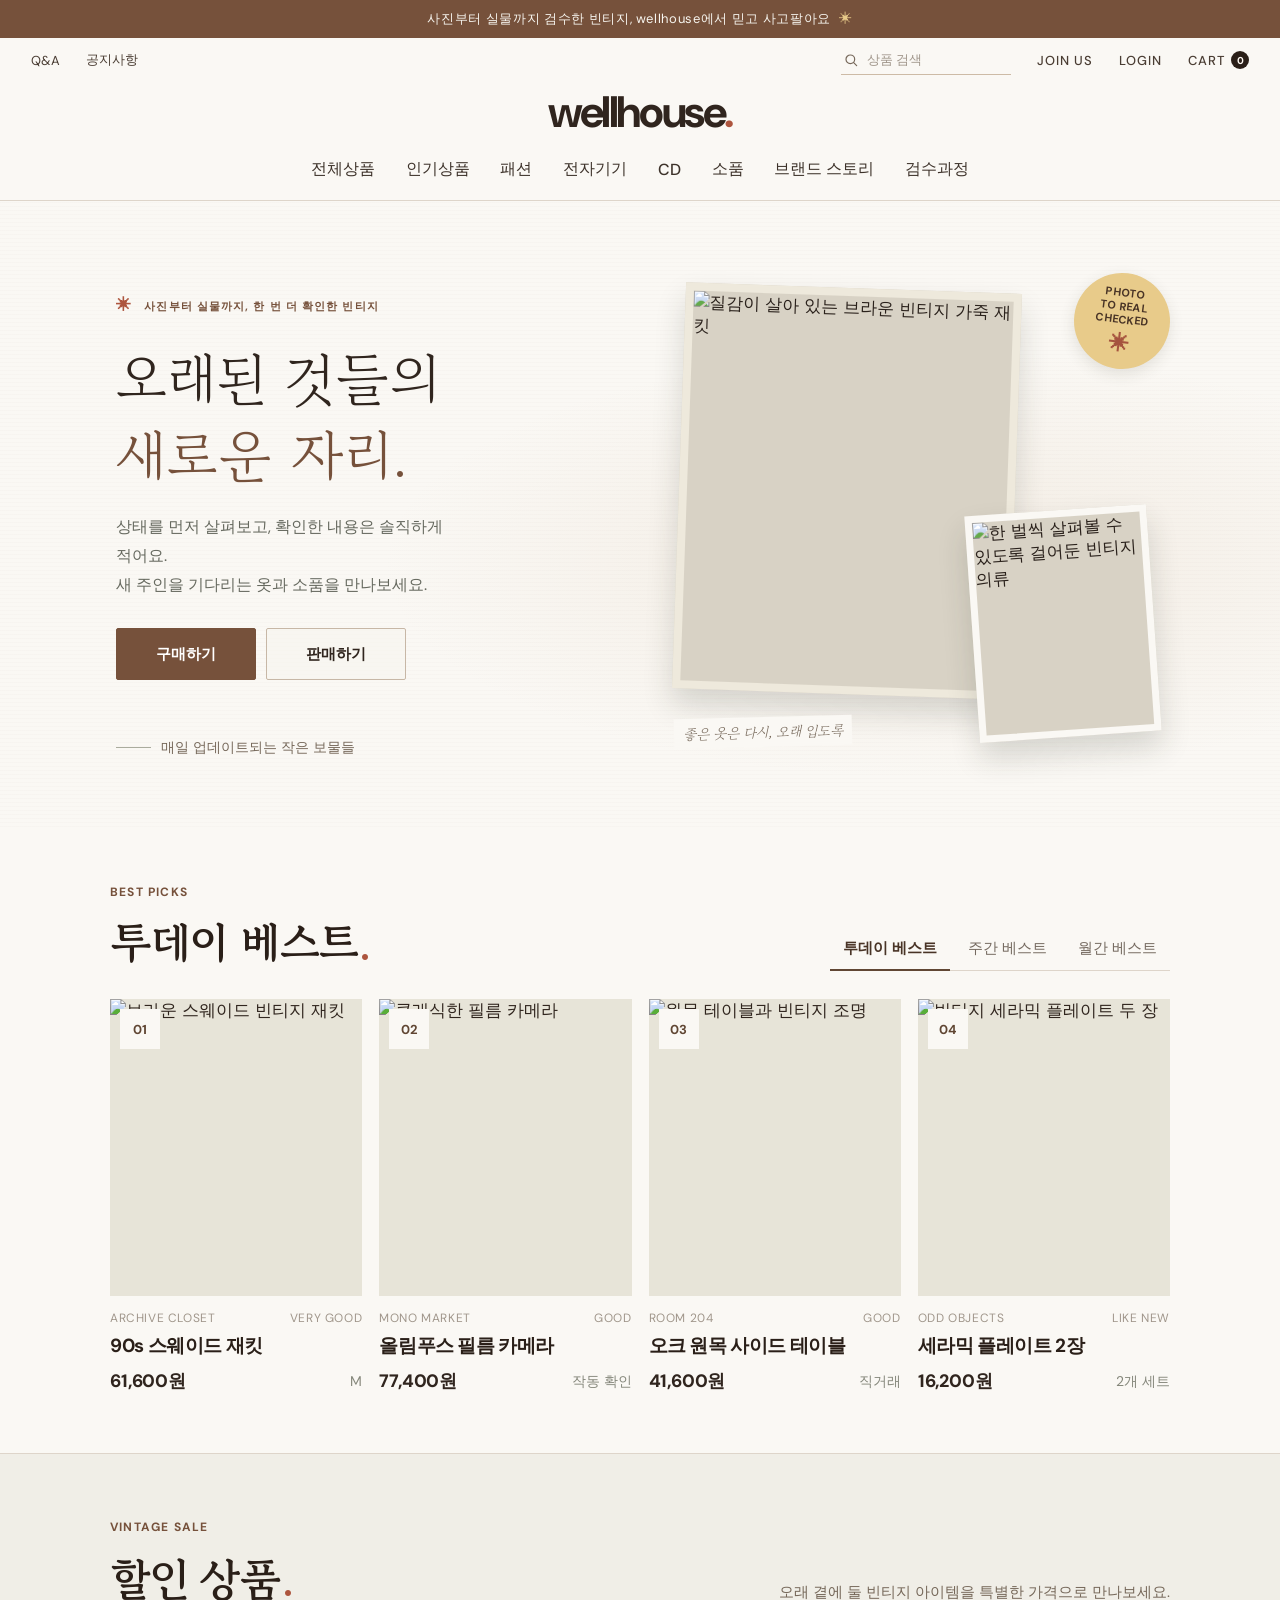
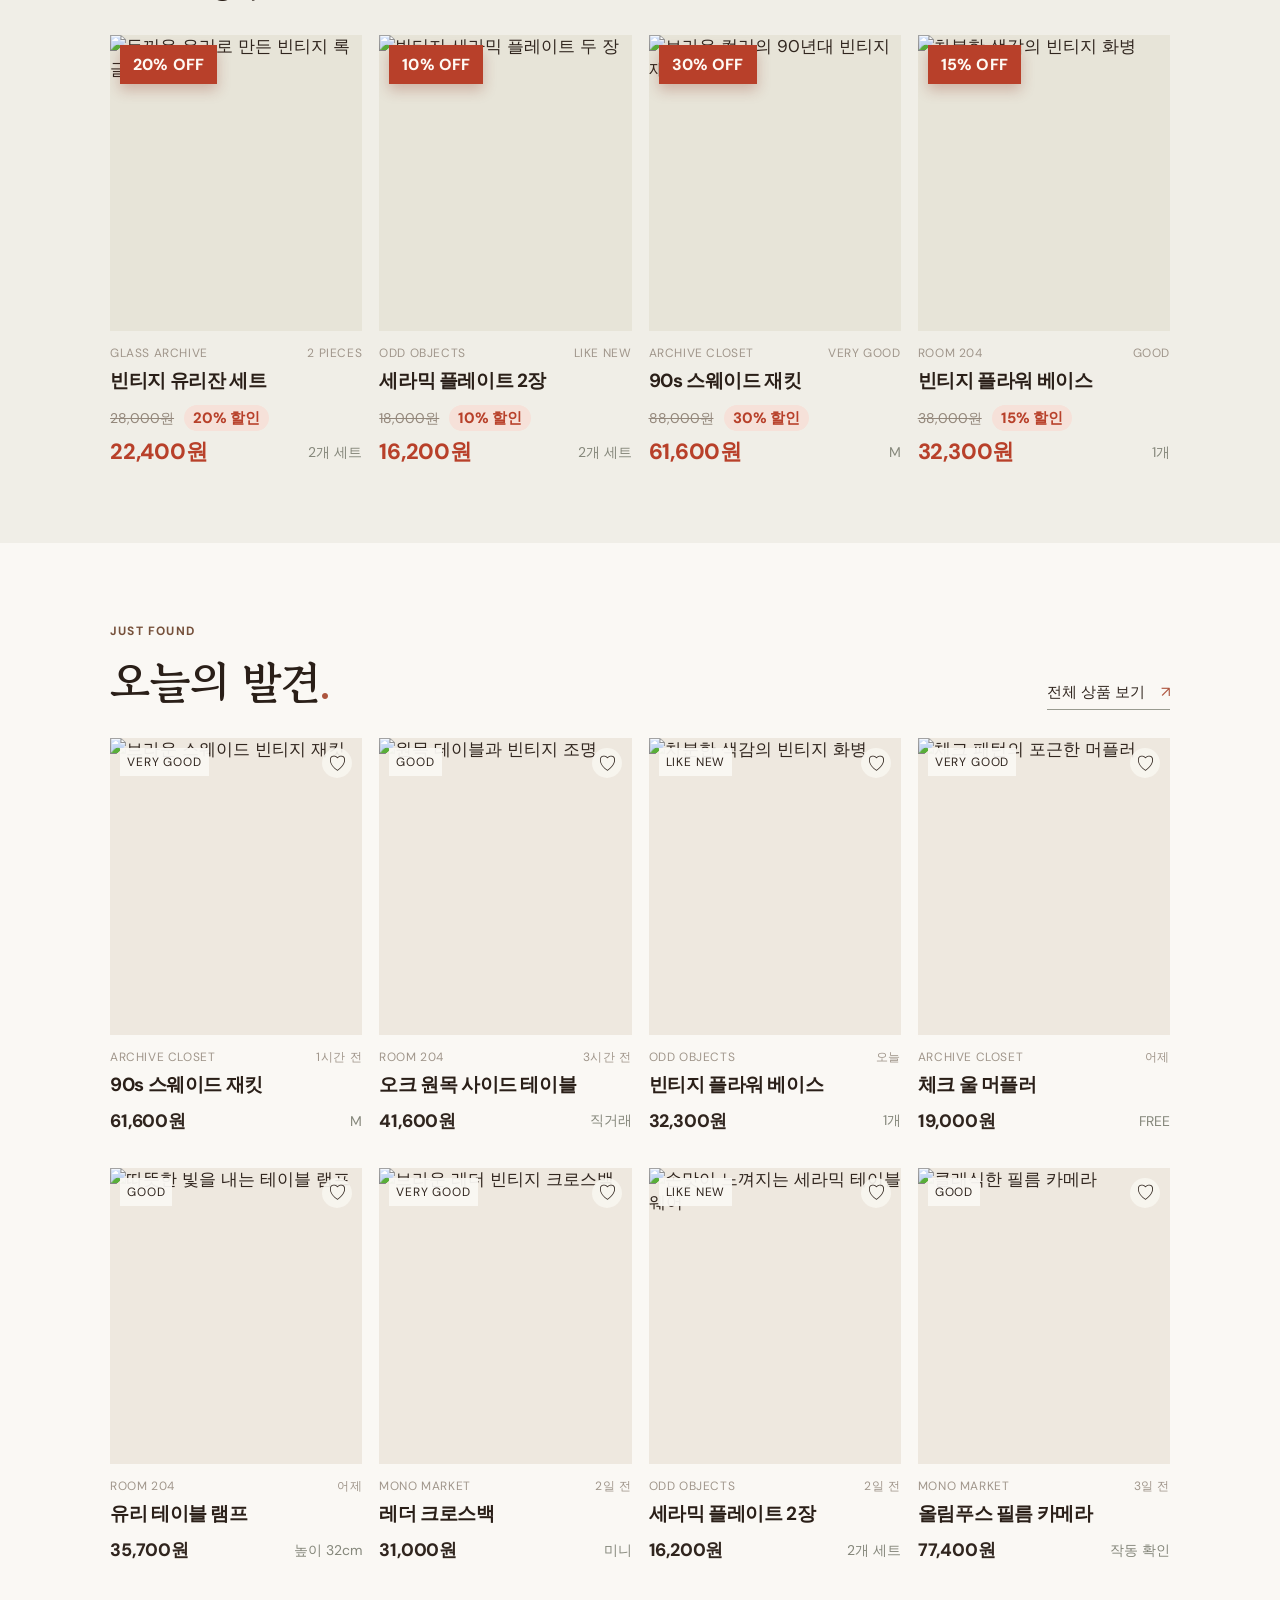
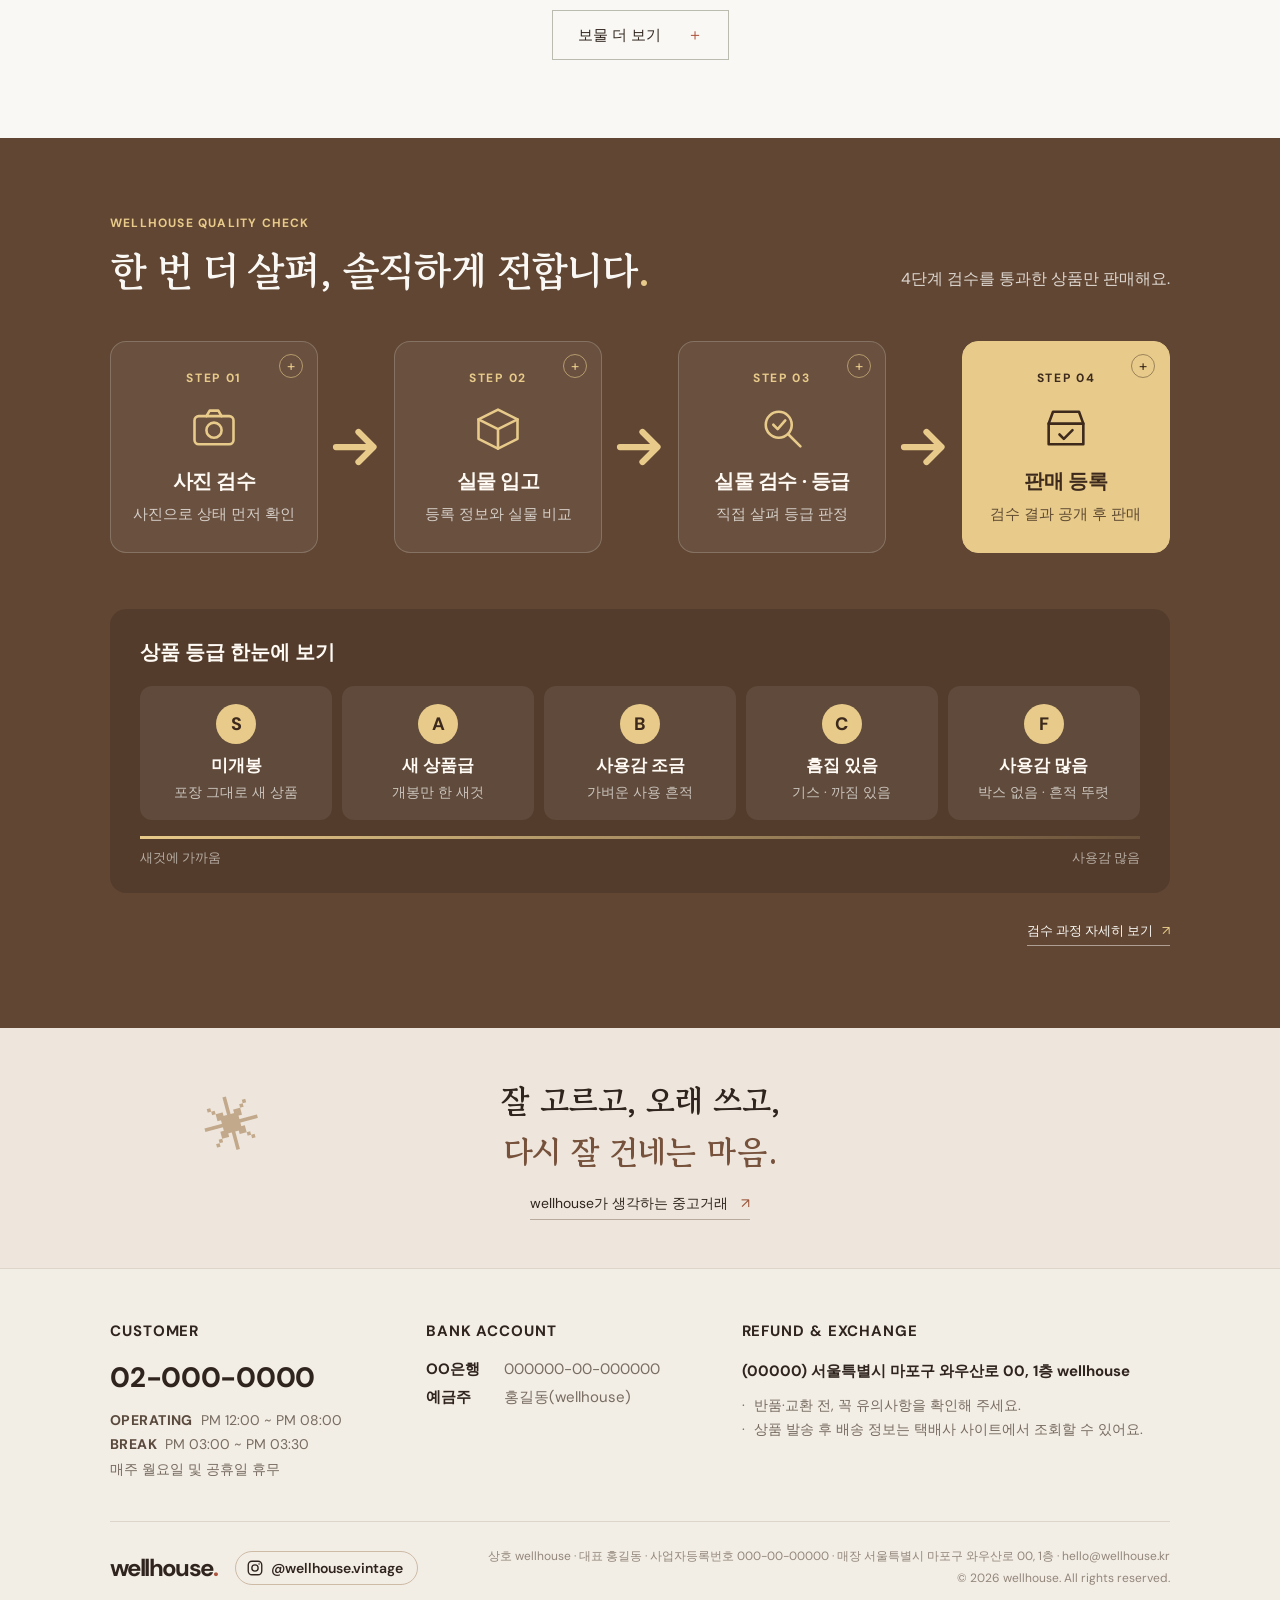
==== commit c4286820: "다듬은 홈페이지와 안내 페이지 Co-authored-by: Copilot <223556219+Copilot@users.noreply.github.com>" ====
--- a/index.html
+++ b/index.html
@@ -22,8 +22,8 @@
 	<header class="top-header">
 		<div class="util-bar">
 			<nav class="util-links" aria-label="고객 메뉴">
-				<a href="html/support.html">묻고 답하기</a>
-				<a href="html/support.html">공지사항</a>
+				<a href="html/support.html#support-qna">Q&amp;A</a>
+				<a href="html/support.html#support-notice">공지사항</a>
 			</nav>
 			<div class="util-actions">
 				<label class="header-search"><svg viewBox="0 0 24 24" aria-hidden="true"><circle cx="11" cy="11" r="6.5"/><path d="M16 16l4.5 4.5"/></svg><input id="product-search" type="search" placeholder="상품 검색" aria-label="상품 검색" autocomplete="off"></label>
@@ -93,17 +93,17 @@
 					</ul>
 				</div>
 			</div>
-			<a href="index.html#story">브랜드 스토리</a>
-			<a href="index.html#inspection">검수과정</a>
+			<a href="html/about.html">브랜드 스토리</a>
+			<a href="html/inspection.html" target="_blank" rel="noopener">검수과정</a>
 		</nav>
 	</header>
 
 	<main>
 		<section class="hero" id="discover">
 			<div class="hero-copy">
-				<p class="eyebrow"><span class="eyebrow-mark">✳</span> 꼼꼼한 검수와 등급 판정으로 믿을 수 있는 빈티지 매입·매매</p>
+				<p class="eyebrow"><span class="eyebrow-mark">✳</span> 사진부터 실물까지, 한 번 더 확인한 빈티지</p>
 				<h1>오래된 것들의<br><em>새로운 자리.</em></h1>
-				<p class="hero-description">사진 검수부터 실물 검수까지 꼼꼼하게.<br>검수를 마친 믿을 수 있는 빈티지 상품을 사고팔아요.</p>
+				<p class="hero-description">상태를 먼저 살펴보고, 확인한 내용은 솔직하게 적어요.<br>새 주인을 기다리는 옷과 소품을 만나보세요.</p>
 				<div class="hero-actions">
 					<a class="hero-action hero-action-buy" href="html/category.html?category=all">구매하기</a>
 					<a class="hero-action hero-action-sell" href="html/auth.html?mode=signup">판매하기</a>
@@ -116,7 +116,6 @@
 				<div class="hero-sticker"><span>PHOTO<br>TO REAL<br>CHECKED</span><span class="sticker-flower">✳</span></div>
 				<span class="image-caption">좋은 옷은 다시, 오래 입도록</span>
 			</div>
-			<div class="hero-index"><span>01</span><span class="index-line"></span><span>03</span></div>
 		</section>
 
 		<section class="best-section" id="best-products" aria-labelledby="best-period-title">
@@ -131,19 +130,19 @@
 			<div class="best-product-grid" id="best-product-grid" aria-live="polite">
 				<article class="product-card best-card" data-rank-today="1" data-rank-week="3" data-rank-month="2">
 					<a class="best-image" href="html/product.html?id=fashion-12"><img src="https://images.unsplash.com/photo-1551028719-00167b16eac5?auto=format&fit=crop&w=700&q=85" alt="브라운 스웨이드 빈티지 재킷"><span class="best-rank">01</span></a>
-					<div class="product-meta"><span>ARCHIVE CLOSET</span><span>VERY GOOD</span></div><h3><a href="html/product.html?id=fashion-12">90s 스웨이드 재킷</a></h3><div class="product-bottom"><strong>58,000원</strong><span class="product-size">M</span></div>
+					<div class="product-meta"><span>ARCHIVE CLOSET</span><span>VERY GOOD</span></div><h3><a href="html/product.html?id=fashion-12">90s 스웨이드 재킷</a></h3><div class="product-bottom"><strong>61,600원</strong><span class="product-size">M</span></div>
 				</article>
 				<article class="product-card best-card" data-rank-today="2" data-rank-week="1" data-rank-month="4">
 					<a class="best-image" href="html/product.html?id=electronics-0"><img src="https://images.unsplash.com/photo-1516035069371-29a1b244cc32?auto=format&fit=crop&w=700&q=85" alt="클래식한 필름 카메라"><span class="best-rank">02</span></a>
-					<div class="product-meta"><span>MONO MARKET</span><span>GOOD</span></div><h3><a href="html/product.html?id=electronics-0">올림푸스 필름 카메라</a></h3><div class="product-bottom"><strong>76,000원</strong><span class="product-size">작동 확인</span></div>
+					<div class="product-meta"><span>MONO MARKET</span><span>GOOD</span></div><h3><a href="html/product.html?id=electronics-0">올림푸스 필름 카메라</a></h3><div class="product-bottom"><strong>77,400원</strong><span class="product-size">작동 확인</span></div>
 				</article>
 				<article class="product-card best-card" data-rank-today="3" data-rank-week="4" data-rank-month="1">
 					<a class="best-image" href="html/product.html?id=props-6"><img src="https://images.unsplash.com/photo-1499933374294-4584851497cc?auto=format&fit=crop&w=700&q=85" alt="원목 테이블과 빈티지 조명"><span class="best-rank">03</span></a>
-					<div class="product-meta"><span>ROOM 204</span><span>GOOD</span></div><h3><a href="html/product.html?id=props-6">오크 원목 사이드 테이블</a></h3><div class="product-bottom"><strong>42,000원</strong><span class="product-size">직거래</span></div>
+					<div class="product-meta"><span>ROOM 204</span><span>GOOD</span></div><h3><a href="html/product.html?id=props-6">오크 원목 사이드 테이블</a></h3><div class="product-bottom"><strong>41,600원</strong><span class="product-size">직거래</span></div>
 				</article>
 				<article class="product-card best-card" data-rank-today="4" data-rank-week="2" data-rank-month="3">
-					<a class="best-image" href="html/category.html?category=fashion"><img src="https://images.unsplash.com/photo-1601924994987-69e26d50dc26?auto=format&fit=crop&w=700&q=85" alt="플라워 패턴 빈티지 손수건"><span class="best-rank">04</span></a>
-					<div class="product-meta"><span>ODD OBJECTS</span><span>LIKE NEW</span></div><h3><a href="html/category.html?category=fashion">플라워 패턴 빈티지 손수건</a></h3><div class="product-bottom"><strong>16,000원</strong><span class="product-size">1장</span></div>
+					<a class="best-image" href="html/product.html?id=props-19"><img src="https://images.unsplash.com/photo-1493106641515-6b5631de4bb9?auto=format&fit=crop&w=700&q=85" alt="빈티지 세라믹 플레이트 두 장"><span class="best-rank">04</span></a>
+					<div class="product-meta"><span>ODD OBJECTS</span><span>LIKE NEW</span></div><h3><a href="html/product.html?id=props-19">세라믹 플레이트 2장</a></h3><div class="product-bottom"><strong>16,200원</strong><span class="product-size">2개 세트</span></div>
 				</article>
 			</div>
 		</section>
@@ -160,9 +159,9 @@
 					<div class="sale-price-line"><del>28,000원</del><span>20% 할인</span></div><div class="product-bottom"><strong>22,400원</strong><span class="product-size">2개 세트</span></div>
 				</article>
 				<article class="product-card sale-card">
-					<a class="sale-image" href="html/category.html?category=fashion"><img src="https://images.unsplash.com/photo-1601924994987-69e26d50dc26?auto=format&fit=crop&w=700&q=85" alt="잔잔한 체크 패턴의 빈티지 손수건"><span class="sale-badge">25% OFF</span></a>
-					<div class="product-meta"><span>ODD OBJECTS</span><span>LIKE NEW</span></div><h3><a href="html/category.html?category=fashion">플라워 패턴 빈티지 손수건</a></h3>
-					<div class="sale-price-line"><del>16,000원</del><span>25% 할인</span></div><div class="product-bottom"><strong>12,000원</strong><span class="product-size">1장</span></div>
+					<a class="sale-image" href="html/product.html?id=props-19"><img src="https://images.unsplash.com/photo-1493106641515-6b5631de4bb9?auto=format&fit=crop&w=700&q=85" alt="빈티지 세라믹 플레이트 두 장"><span class="sale-badge">10% OFF</span></a>
+					<div class="product-meta"><span>ODD OBJECTS</span><span>LIKE NEW</span></div><h3><a href="html/product.html?id=props-19">세라믹 플레이트 2장</a></h3>
+					<div class="sale-price-line"><del>18,000원</del><span>10% 할인</span></div><div class="product-bottom"><strong>16,200원</strong><span class="product-size">2개 세트</span></div>
 				</article>
 				<article class="product-card sale-card">
 					<a class="sale-image" href="html/product.html?id=fashion-12"><img src="https://images.unsplash.com/photo-1551028719-00167b16eac5?auto=format&fit=crop&w=700&q=85" alt="브라운 컬러의 90년대 빈티지 재킷"><span class="sale-badge">30% OFF</span></a>
@@ -186,17 +185,17 @@
 				<article class="product-card" data-category="fashion" data-name="90s 스웨이드 재킷 빈티지 브라운 아우터">
 					<a class="product-image" href="html/product.html?id=fashion-12"><img src="https://images.unsplash.com/photo-1551028719-00167b16eac5?auto=format&fit=crop&w=700&q=85" alt="브라운 스웨이드 빈티지 재킷"><span class="condition-tag">VERY GOOD</span></a>
 					<button class="favorite-button" type="button" aria-label="90s 스웨이드 재킷 찜하기" aria-pressed="false">♡</button>
-					<div class="product-meta"><span>ARCHIVE CLOSET</span><span>1시간 전</span></div><h3><a href="html/product.html?id=fashion-12">90s 스웨이드 재킷</a></h3><div class="product-bottom"><strong>58,000원</strong><span class="product-size">M</span></div>
+					<div class="product-meta"><span>ARCHIVE CLOSET</span><span>1시간 전</span></div><h3><a href="html/product.html?id=fashion-12">90s 스웨이드 재킷</a></h3><div class="product-bottom"><strong>61,600원</strong><span class="product-size">M</span></div>
 				</article>
 				<article class="product-card" data-category="props" data-name="오크 원목 사이드 테이블 빈티지 가구 소품">
 					<a class="product-image" href="html/product.html?id=props-6"><img src="https://images.unsplash.com/photo-1499933374294-4584851497cc?auto=format&fit=crop&w=700&q=85" alt="원목 테이블과 빈티지 조명"><span class="condition-tag">GOOD</span></a>
 					<button class="favorite-button" type="button" aria-label="오크 원목 사이드 테이블 찜하기" aria-pressed="false">♡</button>
-					<div class="product-meta"><span>ROOM 204</span><span>3시간 전</span></div><h3><a href="html/product.html?id=props-6">오크 원목 사이드 테이블</a></h3><div class="product-bottom"><strong>42,000원</strong><span class="product-size">직거래</span></div>
+					<div class="product-meta"><span>ROOM 204</span><span>3시간 전</span></div><h3><a href="html/product.html?id=props-6">오크 원목 사이드 테이블</a></h3><div class="product-bottom"><strong>41,600원</strong><span class="product-size">직거래</span></div>
 				</article>
 				<article class="product-card" data-category="props" data-name="빈티지 플라워 베이스 화병 오브제 소품">
 					<a class="product-image" href="html/product.html?id=props-0"><img src="https://images.unsplash.com/photo-1578500494198-246f612d3b3d?auto=format&fit=crop&w=700&q=85" alt="차분한 색감의 빈티지 화병"><span class="condition-tag">LIKE NEW</span></a>
 					<button class="favorite-button" type="button" aria-label="빈티지 플라워 베이스 찜하기" aria-pressed="false">♡</button>
-					<div class="product-meta"><span>ODD OBJECTS</span><span>오늘</span></div><h3><a href="html/product.html?id=props-0">빈티지 플라워 베이스</a></h3><div class="product-bottom"><strong>24,000원</strong><span class="product-size">1개</span></div>
+					<div class="product-meta"><span>ODD OBJECTS</span><span>오늘</span></div><h3><a href="html/product.html?id=props-0">빈티지 플라워 베이스</a></h3><div class="product-bottom"><strong>32,300원</strong><span class="product-size">1개</span></div>
 				</article>
 				<article class="product-card" data-category="fashion" data-name="체크 울 머플러 빈티지 스카프">
 					<a class="product-image" href="html/category.html?category=fashion"><img src="https://images.unsplash.com/photo-1601924994987-69e26d50dc26?auto=format&fit=crop&w=700&q=85" alt="체크 패턴의 포근한 머플러"><span class="condition-tag">VERY GOOD</span></a>
@@ -206,7 +205,7 @@
 				<article class="product-card" data-category="props" data-name="유리 테이블 램프 빈티지 조명 소품">
 					<a class="product-image" href="html/product.html?id=electronics-10"><img src="https://images.unsplash.com/photo-1507473885765-e6ed057f782c?auto=format&fit=crop&w=700&q=85" alt="따뜻한 빛을 내는 테이블 램프"><span class="condition-tag">GOOD</span></a>
 					<button class="favorite-button" type="button" aria-label="유리 테이블 램프 찜하기" aria-pressed="false">♡</button>
-					<div class="product-meta"><span>ROOM 204</span><span>어제</span></div><h3><a href="html/product.html?id=electronics-10">유리 테이블 램프</a></h3><div class="product-bottom"><strong>36,000원</strong><span class="product-size">높이 32cm</span></div>
+					<div class="product-meta"><span>ROOM 204</span><span>어제</span></div><h3><a href="html/product.html?id=electronics-10">유리 테이블 램프</a></h3><div class="product-bottom"><strong>35,700원</strong><span class="product-size">높이 32cm</span></div>
 				</article>
 				<article class="product-card" data-category="fashion" data-name="레더 크로스백 빈티지 가방 브라운">
 					<a class="product-image" href="html/category.html?category=fashion"><img src="https://images.unsplash.com/photo-1548036328-c9fa89d128fa?auto=format&fit=crop&w=700&q=85" alt="브라운 레더 빈티지 크로스백"><span class="condition-tag">VERY GOOD</span></a>
@@ -216,12 +215,12 @@
 				<article class="product-card" data-category="props" data-name="세라믹 플레이트 접시 그릇 테이블웨어 소품">
 					<a class="product-image" href="html/product.html?id=props-19"><img src="https://images.unsplash.com/photo-1493106641515-6b5631de4bb9?auto=format&fit=crop&w=700&q=85" alt="손맛이 느껴지는 세라믹 테이블웨어"><span class="condition-tag">LIKE NEW</span></a>
 					<button class="favorite-button" type="button" aria-label="세라믹 플레이트 찜하기" aria-pressed="false">♡</button>
-					<div class="product-meta"><span>ODD OBJECTS</span><span>2일 전</span></div><h3><a href="html/product.html?id=props-19">세라믹 플레이트 2장</a></h3><div class="product-bottom"><strong>16,000원</strong><span class="product-size">2개 세트</span></div>
+					<div class="product-meta"><span>ODD OBJECTS</span><span>2일 전</span></div><h3><a href="html/product.html?id=props-19">세라믹 플레이트 2장</a></h3><div class="product-bottom"><strong>16,200원</strong><span class="product-size">2개 세트</span></div>
 				</article>
 				<article class="product-card" data-category="electronics" data-name="필름 카메라 올림푸스 빈티지 전자기기 카메라">
 					<a class="product-image" href="html/product.html?id=electronics-0"><img src="https://images.unsplash.com/photo-1516035069371-29a1b244cc32?auto=format&fit=crop&w=700&q=85" alt="클래식한 필름 카메라"><span class="condition-tag">GOOD</span></a>
 					<button class="favorite-button" type="button" aria-label="필름 카메라 찜하기" aria-pressed="false">♡</button>
-					<div class="product-meta"><span>MONO MARKET</span><span>3일 전</span></div><h3><a href="html/product.html?id=electronics-0">올림푸스 필름 카메라</a></h3><div class="product-bottom"><strong>76,000원</strong><span class="product-size">작동 확인</span></div>
+					<div class="product-meta"><span>MONO MARKET</span><span>3일 전</span></div><h3><a href="html/product.html?id=electronics-0">올림푸스 필름 카메라</a></h3><div class="product-bottom"><strong>77,400원</strong><span class="product-size">작동 확인</span></div>
 				</article>
 			</div>
 			<p class="empty-state" id="empty-state" hidden>아직 이 조건에 맞는 보물이 없어요. 다른 검색어로 찾아볼까요?</p>
@@ -277,6 +276,7 @@
 				</ul>
 				<p class="qc-grade-scale" aria-hidden="true"><span>새것에 가까움</span><span>사용감 많음</span></p>
 			</div>
+			<p class="inspection-more"><a href="html/inspection.html">검수 과정 자세히 보기 <span aria-hidden="true">↗</span></a></p>
 		</section>
 
 		<section class="story-band" id="story"><span class="story-flower" aria-hidden="true">✳</span><p>잘 고르고, 오래 쓰고,<br><em>다시 잘 건네는 마음.</em></p><a href="html/about.html">wellhouse가 생각하는 중고거래 <span aria-hidden="true">↗</span></a></section>
--- a/css/style.css
+++ b/css/style.css
@@ -45,4 +45,8 @@
 .hero-copy>.eyebrow{font-size:11px}.hero-note{font-size:12px}
 @media(max-width:650px){.main-nav{font-size:14px}.header-actions{font-size:11px}.hero-description{font-size:13px}.hero-action{font-size:12px}.section-heading h2{font-size:28px}.text-link{font-size:11px}.product-meta{font-size:9px}.product-card h3,.product-bottom strong{font-size:13px}.product-size{font-size:10px}.condition-tag{font-size:8px}.grade-item h4{font-size:13px}.grade-item p,.grade-heading>p:last-child{font-size:11px}.inspection-step p{font-size:11px}.site-footer{font-size:10px}}
 @media(max-width:650px){.site-header{height:auto;padding:0 18px}.header-main{height:65px;justify-content:space-between;gap:0}.category-section{min-height:0;padding:10px 0 12px;grid-template-columns:1fr;gap:8px;border-top:1px solid var(--line)}.category-section .section-kicker{display:none}.category-row{gap:4px;overflow-x:auto}.search-box{height:36px}}
-@media(prefers-reduced-motion:reduce){*,*::before,*::after{scroll-behavior:auto!important;animation-duration:.01ms!important;transition-duration:.01ms!important}}+@media(prefers-reduced-motion:reduce){*,*::before,*::after{scroll-behavior:auto!important;animation-duration:.01ms!important;transition-duration:.01ms!important}}
+.product-card{animation:none}
+.image-caption{transform:rotate(-1.5deg)}
+.hero-sticker{transform:rotate(7deg)}
+.best-card:hover .best-image img,.sale-card:hover .sale-image img,.product-card:hover .product-image img{transform:scale(1.025)}
--- a/css/readable-text.css
+++ b/css/readable-text.css
@@ -184,6 +184,16 @@
 .support-page-main>.eyebrow{margin-bottom:14px}
 .support-page-main h1{font:400 40px/1.4 var(--serif);margin:0 0 12px}
 .support-page-intro{margin:0;color:var(--muted);font-size:16px;line-height:1.8}
+.support-content-grid{display:grid;grid-template-columns:minmax(0,1fr) minmax(0,1fr);gap:36px;margin-top:38px;border-top:1px solid var(--line);padding-top:30px}
+.support-column{min-width:0}
+.support-column+.support-column{border-left:1px solid var(--line);padding-left:36px}
+.support-column>.eyebrow{margin:0 0 8px;color:var(--olive);font-size:12px;letter-spacing:.1em}
+.support-column h2{margin:0;font:400 28px/1.4 var(--serif)}
+.support-content-grid .notice-entries{margin-top:18px}
+.support-content-grid .notice-entry{padding:18px 0}
+.support-content-grid .notice-entry h3{margin:7px 0;font-size:17px;font-weight:600;line-height:1.5}
+.support-content-grid .support-faq{margin-top:0}
+.support-content-grid .faq-list{margin-top:18px}
 .support-page-main .faq-list{margin-top:38px}
 .support-page-main .faq-item summary{padding:8px 0}
 .support-page-main .faq-item p{padding-bottom:22px}
@@ -205,12 +215,16 @@
   .support-page-main{padding:44px 22px 68px}
   .support-page-main h1{font-size:32px}
   .support-page-intro,.notice-entry>p{font-size:15px}
+  .support-content-grid{grid-template-columns:1fr;gap:26px;margin-top:28px;padding-top:24px}
+  .support-column+.support-column{border-left:0;border-top:1px solid var(--line);padding:26px 0 0}
+  .support-column h2{font-size:24px}
   .support-page-main .faq-item summary{min-height:58px;gap:9px;font-size:15px}
   .support-page-main .faq-item p{padding-left:22px;font-size:14px}
   .support-faq{margin-top:42px}
   .support-faq h2{font-size:24px}
   .notice-entry{padding:21px 0}
   .notice-entry h2{font-size:18px}
+  .support-content-grid .notice-entry h3{font-size:16px}
 }
 /* 섹션 제목: 더 크고 굵게 */
 .section-heading h2{font-family:var(--serif);font-size:44px;font-weight:700;line-height:1.3;letter-spacing:-.02em;color:#2a1f18}
--- a/css/header.css
+++ b/css/header.css
@@ -19,7 +19,7 @@
 
 .header-logo{display:inline-block;margin:6px 0 2px;font-size:44px;line-height:1.1;letter-spacing:-2.4px;color:var(--ink)}
 
-.header-nav{display:flex;align-items:center;justify-content:center;gap:clamp(28px,5.5vw,96px);height:62px}
+.header-nav{display:flex;align-items:center;justify-content:center;gap:clamp(16px,2.4vw,34px);height:62px}
 .header-nav a,.top-header .category-chip{position:relative;padding:8px 0;border:0;background:none;color:#3d322a;font-family:'Pretendard',var(--sans);font-size:16px;font-weight:500;white-space:nowrap;cursor:pointer;transition:color .2s}
 .header-nav a::after,.top-header .category-chip::after{content:"";position:absolute;left:0;right:0;bottom:2px;height:2px;background:#ad553e;transform:scaleX(0);transition:transform .2s}
 .header-nav a:hover,.top-header .category-chip:hover{background:none;border-color:transparent;color:#ad553e}
@@ -39,6 +39,7 @@
 .nav-item.is-closing .nav-menu{visibility:hidden;opacity:0}
 .nav-item:hover .category-chip{color:#ad553e}
 .nav-item:hover .category-chip::after{transform:scaleX(1)}
+.header-nav a:focus-visible,.top-header .category-chip:focus-visible,.nav-menu a:focus-visible{outline:1px solid var(--olive);outline-offset:5px}
 
 @media(max-width:900px){
   .util-links{gap:16px}
--- a/css/inspection.css
+++ b/css/inspection.css
@@ -37,6 +37,9 @@
 .qc-grade-list strong{font-family:'Pretendard',var(--sans);font-size:17px;font-weight:700;color:#fffaf4}
 .qc-grade-list li>span:last-child{font-size:14px;color:rgba(250,248,244,.7)}
 .qc-grade-scale{display:flex;justify-content:space-between;margin:16px 0 0;padding-top:10px;border-top:3px solid transparent;border-image:linear-gradient(90deg,var(--lime),rgba(232,203,138,.15)) 1;font-size:13px;color:rgba(250,248,244,.6)}
+.inspection-more{margin:25px 0 0;text-align:right}
+.inspection-more a{display:inline-flex;align-items:center;gap:9px;padding-bottom:5px;border-bottom:1px solid rgba(250,248,244,.5);color:var(--paper);font-size:13px}
+.inspection-more a span{color:var(--lime)}
 
 @media(max-width:900px){
   .qc-step{padding:22px 12px}
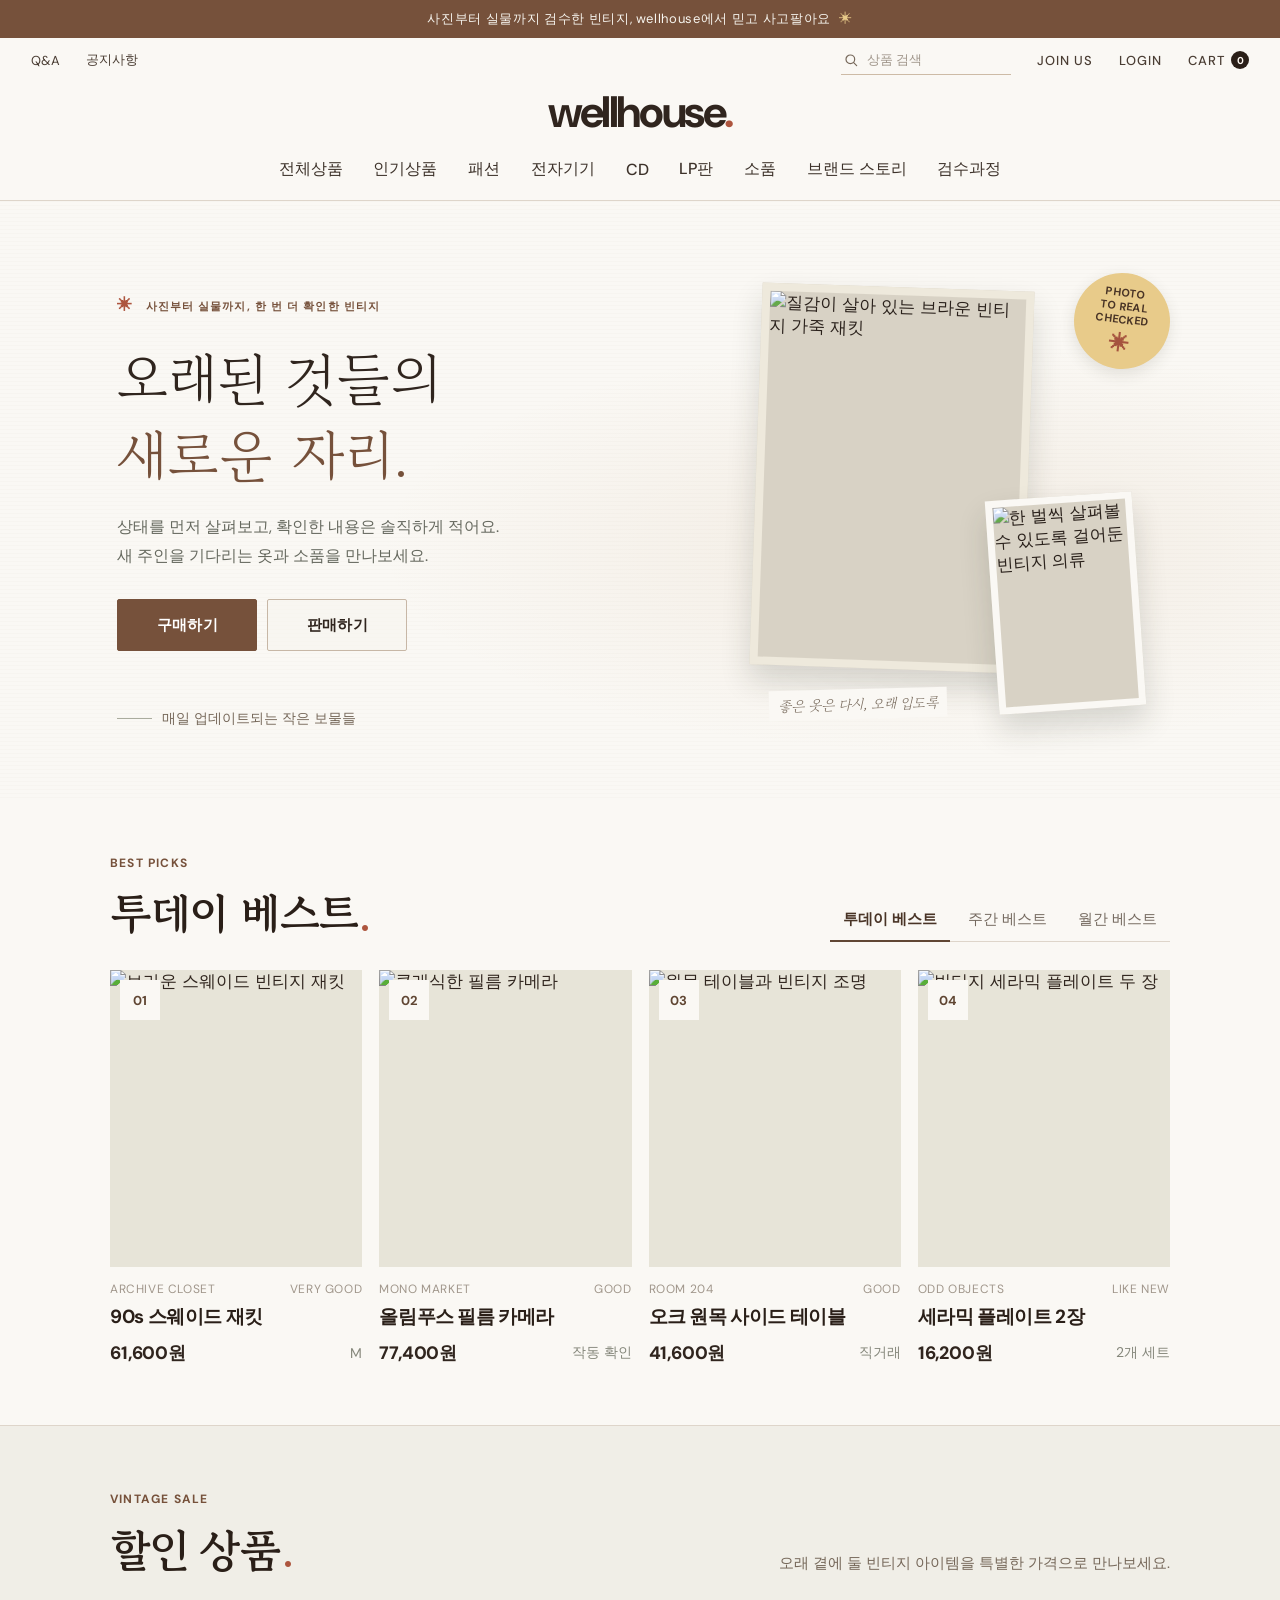
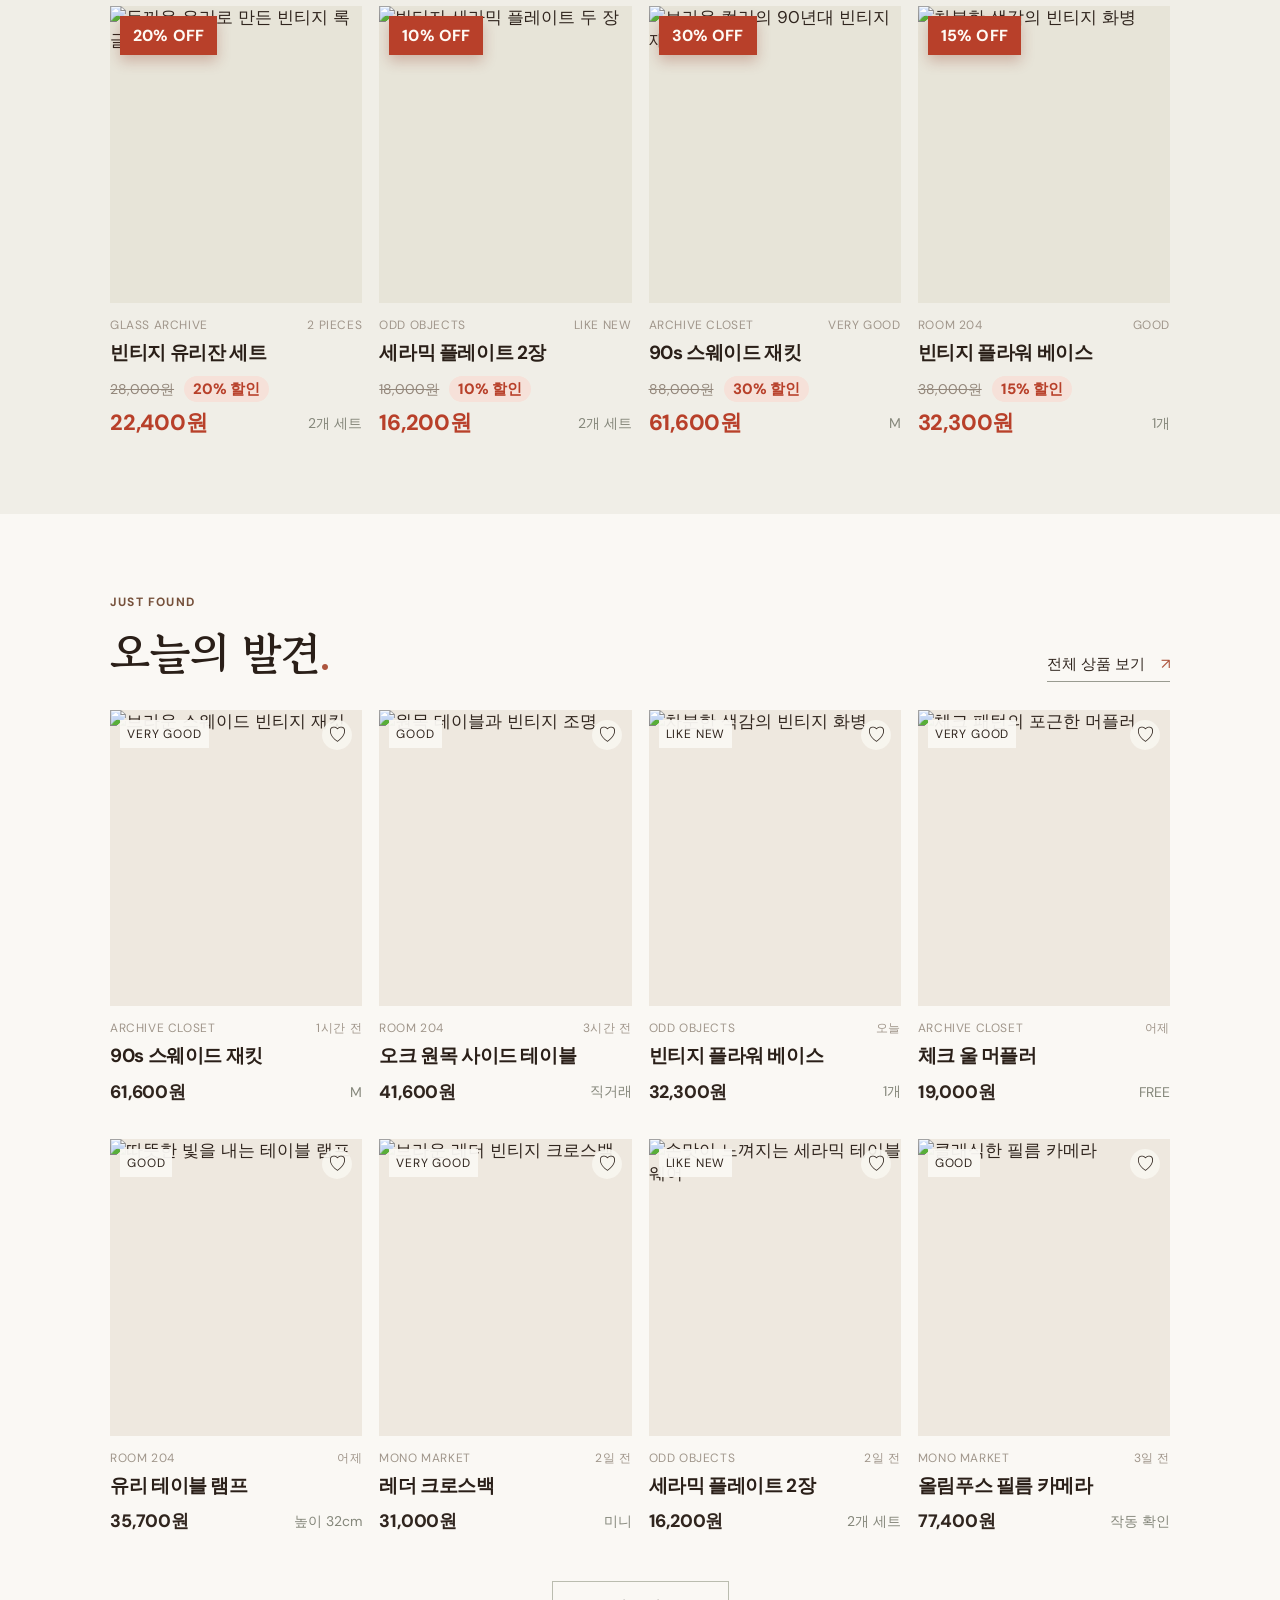
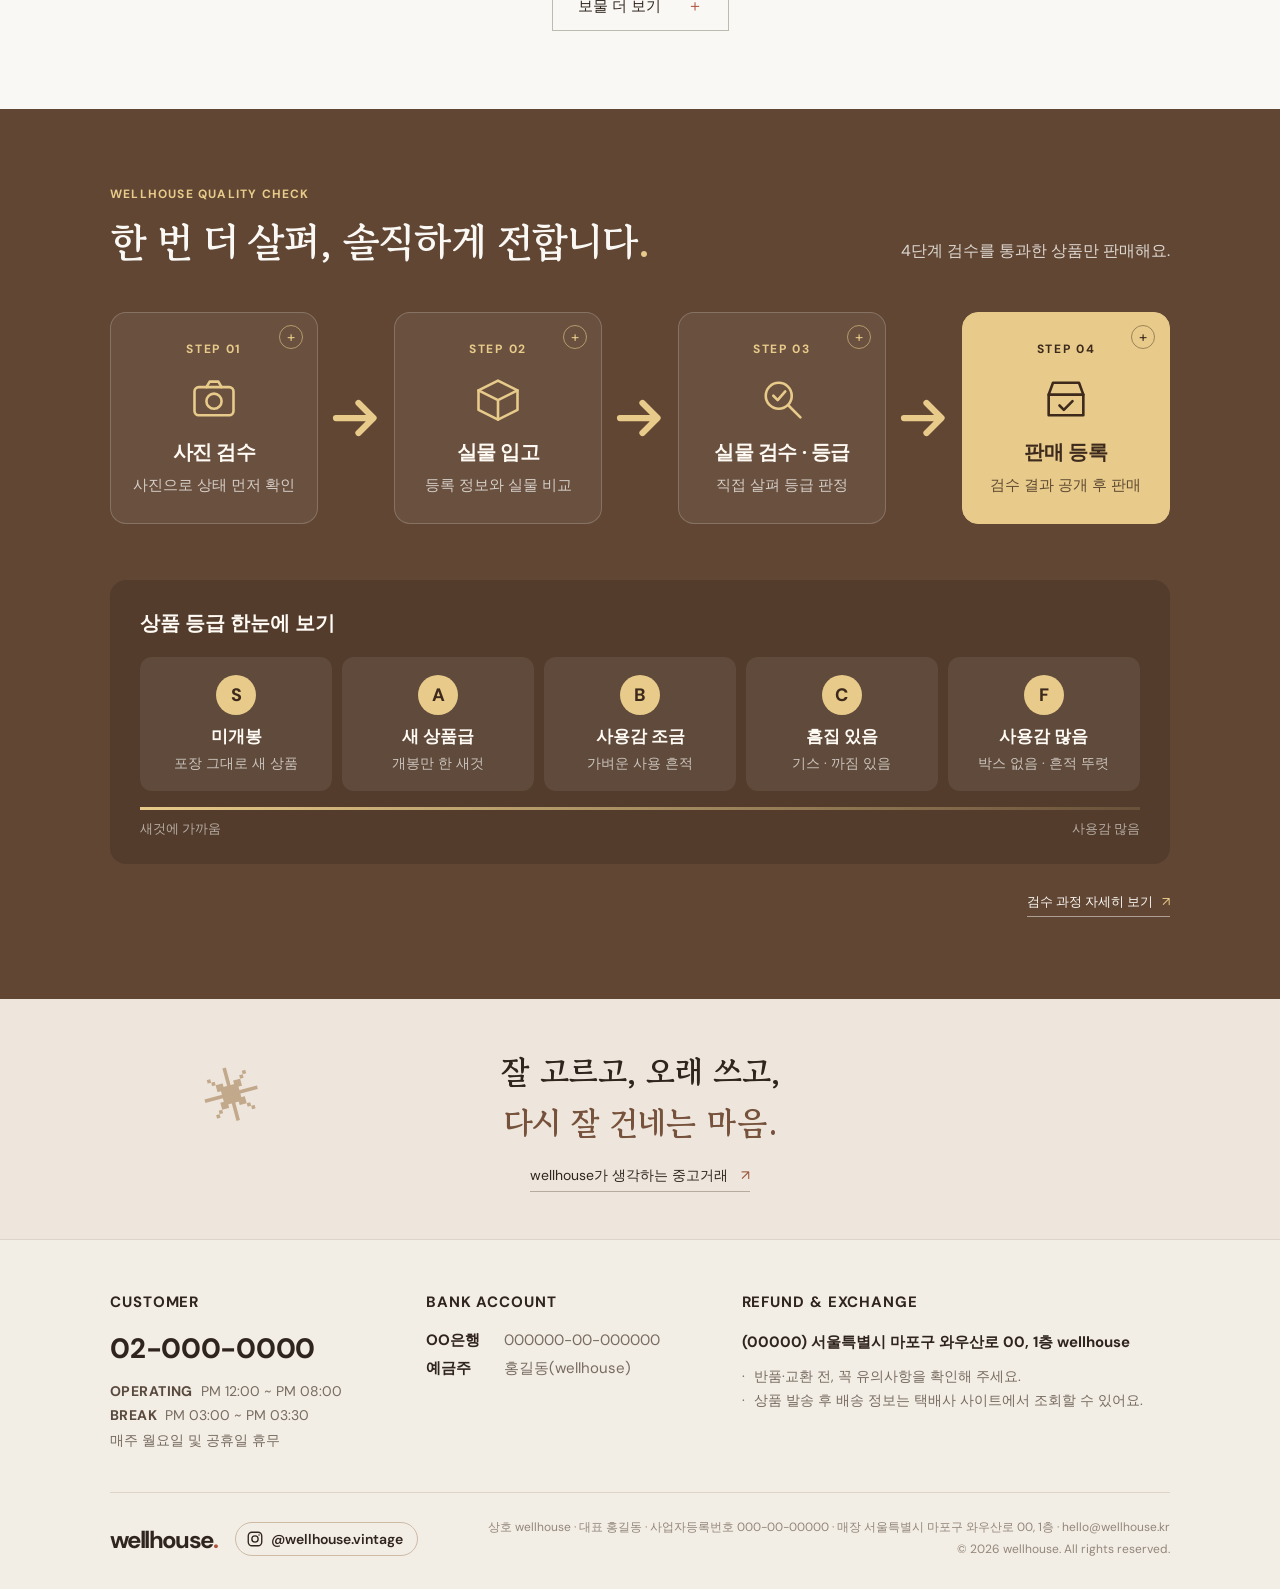
==== commit 6524a592: "ver1.1.6 Co-authored-by: Copilot <223556219+Copilot@users.noreply.github.com>" ====
--- a/index.html
+++ b/index.html
@@ -80,6 +80,7 @@
 					</ul>
 				</div>
 			</div>
+			<div class="nav-item"><a href="html/category.html?category=cd&amp;format=LP%ED%8C%90">LP판</a></div>
 			<div class="nav-item">
 				<button class="category-chip" type="button" data-category="props" aria-haspopup="true">소품</button>
 				<div class="nav-menu">
--- a/css/style.css
+++ b/css/style.css
@@ -21,7 +21,7 @@
 .hero-copy{position:relative;z-index:2;padding:20px 0 0 1.2%;animation:rise .7s ease both}.eyebrow,.section-kicker{font-size:9px;letter-spacing:.16em;font-weight:700;color:var(--olive);margin:0 0 22px}.eyebrow-mark{font-size:15px;margin-right:8px;color:#ad553e}
 .hero h1{font:400 57px/1.35 var(--serif);letter-spacing:0;margin:0 0 20px}.hero h1 em,.story-band em{color:var(--olive);font-style:normal}
 .hero-description{max-width:340px;font-size:13px;line-height:1.9;color:#66695f;margin:0 0 28px}.hero-actions{display:flex;align-items:center;gap:10px}.hero-action{display:inline-flex;align-items:center;justify-content:space-between;gap:25px;min-width:132px;padding:13px 15px;font-size:11px;font-weight:600;transition:background .2s,color .2s,border-color .2s}.hero-action span{font-size:16px}.hero-action-buy{background:var(--olive);border:1px solid var(--olive);color:#fff}.hero-action-buy span{color:var(--lime)}.hero-action-buy:hover{background:#3f4f38;border-color:#3f4f38}.hero-action-sell{border:1px solid #aeb0a3;background:rgba(247,245,239,.6);color:var(--ink)}.hero-action-sell span{color:#a5533e}.hero-action-sell:hover{background:#e8e9d9;border-color:var(--olive)}.hero-note{margin-top:58px;color:#8b8d83;font-size:10px;display:flex;align-items:center;gap:10px}.note-line{height:1px;width:35px;background:#aaac9e}
-.hero-art{position:relative;min-height:420px}.hero-photo{position:absolute;overflow:hidden;box-shadow:0 16px 30px rgba(38,41,32,.16);background:#d8d2c5}.hero-photo img{width:100%;height:100%;object-fit:cover;display:block;filter:saturate(.78) contrast(1.04)}.photo-one{left:11%;top:3%;width:61%;height:84%;transform:rotate(2deg);border:8px solid #eee9dc}.photo-two{right:3%;bottom:4%;width:33%;height:47%;border:7px solid var(--paper);transform:rotate(-4deg)}
+.hero-art{position:relative;min-height:420px}.hero-photo{position:absolute;overflow:hidden;box-shadow:0 16px 30px rgba(38,41,32,.16);background:#d8d2c5}.hero-photo img{width:100%;height:100%;object-fit:cover;display:block;filter:saturate(.78) contrast(1.04)}.photo-one{left:7%;top:3%;width:66%;height:86%;transform:rotate(2deg);border:8px solid #eee9dc}.photo-two{right:7%;bottom:4%;width:36%;height:49%;border:7px solid var(--paper);transform:rotate(-4deg)}
 .hero-sticker{position:absolute;top:0;right:0;width:96px;height:96px;background:var(--lime);border-radius:50%;display:flex;flex-direction:column;align-items:center;justify-content:center;font-size:9px;font-weight:700;line-height:1.25;text-align:center;transform:rotate(10deg);box-shadow:0 5px 15px rgba(55,60,38,.12);color:#34392f;letter-spacing:.03em}.sticker-flower{font-size:20px;margin-top:4px;color:#a5533e}
 .image-caption{position:absolute;bottom:2%;left:10%;font:italic 11px var(--serif);color:#676b5c;transform:rotate(-3deg);background:var(--paper);padding:5px 9px}.hero-index{position:absolute;right:4%;bottom:38px;display:flex;align-items:center;gap:8px;color:#9a9b91;font-size:9px}.hero-index span:first-child{color:var(--ink)}.index-line{width:39px;height:1px;background:#b8b9ad}
 .category-section{min-height:70px;border-top:1px solid var(--line);padding:10px 0;display:grid;grid-template-columns:minmax(0,1fr) minmax(0,2.5fr) minmax(0,1fr);align-items:center;gap:24px}.section-kicker{margin:0;font-size:10px}.category-row{display:grid;grid-template-columns:minmax(0,1fr) auto minmax(0,1fr);align-items:center;gap:0;min-width:0;overflow-x:auto;scrollbar-width:none}.category-row::-webkit-scrollbar{display:none}.category-group{display:flex;align-items:center;gap:8px;min-width:max-content}.category-group-before{justify-content:flex-end}.category-group-after{justify-content:flex-start}.category-chip{justify-self:center;flex:0 0 auto;white-space:nowrap;border:1px solid transparent;background:transparent;padding:10px 13px;color:#62574d;font-size:12px;cursor:pointer;transition:all .2s}.category-chip[data-category="all"]{font-weight:600}.category-chip[data-category="all"] span{font-weight:400}.category-chip span{font-size:10px;margin-left:9px;color:#928579}.category-chip:hover,.category-chip.is-active{background:#eee6dc;border-color:#dfd0be;color:#493426}.search-box{height:40px;border-bottom:1px solid #b8aa9d;display:flex;align-items:center;gap:9px}.search-icon{font-size:22px;color:#76513b}.search-box input{border:0;outline:0;background:transparent;min-width:0;width:100%;font-size:11px;color:var(--ink)}.search-box input::placeholder{color:#91857a}.search-box kbd{font-size:10px;color:#918579}
@@ -38,15 +38,19 @@
 @media(max-width:650px){.sale-section{padding:42px 19px 54px}.sale-heading{align-items:flex-start;flex-direction:column;gap:8px}.sale-note{font-size:10px}.sale-grid{gap:25px 11px}.sale-image{aspect-ratio:.76}.sale-badge{top:7px;left:7px;padding:6px;font-size:8px}}
 @keyframes rise{from{opacity:0;transform:translateY(12px)}to{opacity:1;transform:translateY(0)}}
 @media(max-width:900px){.site-header{padding:0 4%}.header-main{gap:25px}.main-nav{gap:17px}.hero{padding-left:6%;padding-right:6%;grid-template-columns:48% 52%;min-height:500px}.hero h1{font-size:48px}.category-section{grid-template-columns:.85fr 2fr 1.2fr;gap:12px}.category-chip{padding:9px 8px}.products-section{padding-left:6%;padding-right:6%}.product-grid{gap:26px 12px}.inspection-section{padding-left:6%;padding-right:6%}.inspection-step{padding-right:18px}.inspection-step h3{font-size:13px}}
-@media(max-width:650px){.announcement{height:29px;font-size:9px}.site-header{height:65px;padding:0 18px;justify-content:space-between;gap:0}.wordmark{font-size:26px}.menu-toggle{display:flex;width:25px;height:25px;flex-direction:column;justify-content:center;gap:5px;border:0;background:transparent;padding:2px;cursor:pointer}.menu-toggle span{width:19px;height:1px;background:var(--ink)}.main-nav{display:none;position:absolute;left:0;right:0;top:64px;padding:20px;background:var(--paper);border-bottom:1px solid var(--line);flex-direction:column;align-items:flex-start;gap:18px}.main-nav.is-open{display:flex}.header-actions{gap:12px;font-size:10px}.login-link{display:none}.join-button{padding:10px 11px}.join-button span{margin-left:5px}.bag-button{font-size:19px}.hero{display:block;padding:40px 22px 45px;min-height:0}.hero-copy{padding:0}.hero h1{font-size:43px;line-height:1.32;margin-bottom:14px}.hero .eyebrow{margin-bottom:17px}.hero-description{font-size:12px;margin-bottom:20px}.mobile-break{display:none}.hero-note{display:none}.hero-art{height:310px;min-height:0;margin:28px -2px 0}.photo-one{left:7%;top:2%;width:64%;height:87%}.photo-two{right:3%;bottom:1%;width:34%;height:48%;border-width:5px}.hero-sticker{width:75px;height:75px;font-size:8px}.sticker-flower{font-size:16px}.image-caption{left:7%;bottom:-1%;font-size:9px}.hero-index{right:22px;bottom:18px}.category-section{padding:16px 19px 18px;display:grid;grid-template-columns:1fr;gap:11px}.section-kicker{font-size:8px}.category-row{gap:4px;overflow:auto}.category-chip{padding:8px 9px;white-space:nowrap;font-size:10px}.category-chip span{margin-left:4px}.search-box{height:36px}.products-section{padding:54px 19px 54px}.section-heading{margin-bottom:20px}.section-heading h2{font-size:25px}.text-link{font-size:9px}.product-grid{grid-template-columns:repeat(2,minmax(0,1fr));column-gap:11px;row-gap:25px}.product-image{aspect-ratio:.76}.condition-tag{left:7px;top:7px;padding:5px;font-size:7px}.favorite-button{right:7px;top:7px;width:27px;height:27px;font-size:17px}.product-meta{font-size:7px;margin-top:9px}.product-card h3{font-size:11px;line-height:1.5;min-height:31px;margin:6px 0}.product-bottom strong{font-size:11px}.product-size{font-size:8px}.load-more{margin-top:35px}.inspection-section{padding:52px 22px 55px}.inspection-heading{display:block}.inspection-heading h2{font-size:24px}.inspection-heading>p{margin-top:12px;font-size:10px}.inspection-heading>p br{display:none}.inspection-steps{grid-template-columns:1fr;margin:32px 0 0 5px}.inspection-step{border-top:0;border-left:1px solid rgba(247,245,239,.34);padding:0 0 27px 20px}.inspection-step:not(:last-child)::after{content:"↓";top:auto;right:auto;left:-6px;bottom:8px;padding:0 2px}.inspection-step h3{font-size:13px;margin:8px 0 5px}.inspection-step p{max-width:none;font-size:10px}.story-band{min-height:205px}.story-flower{left:7%;top:20%;font-size:39px}.story-band p{font-size:22px}.site-footer{padding:18px 20px;min-height:90px;gap:7px;flex-wrap:wrap}.footer-wordmark{width:100%;font-size:19px}.site-footer span{font-size:8px}}
+@media(max-width:650px){.announcement{height:29px;font-size:9px}.site-header{height:65px;padding:0 18px;justify-content:space-between;gap:0}.wordmark{font-size:26px}.menu-toggle{display:flex;width:25px;height:25px;flex-direction:column;justify-content:center;gap:5px;border:0;background:transparent;padding:2px;cursor:pointer}.menu-toggle span{width:19px;height:1px;background:var(--ink)}.main-nav{display:none;position:absolute;left:0;right:0;top:64px;padding:20px;background:var(--paper);border-bottom:1px solid var(--line);flex-direction:column;align-items:flex-start;gap:18px}.main-nav.is-open{display:flex}.header-actions{gap:12px;font-size:10px}.login-link{display:none}.join-button{padding:10px 11px}.join-button span{margin-left:5px}.bag-button{font-size:19px}.hero{display:block;padding:40px 22px 45px;min-height:0}.hero-copy{padding:0}.hero h1{font-size:43px;line-height:1.32;margin-bottom:14px}.hero .eyebrow{margin-bottom:17px}.hero-description{font-size:12px;margin-bottom:20px}.mobile-break{display:none}.hero-note{display:none}.hero-art{height:310px;min-height:0;margin:28px -2px 0}.photo-one{left:4%;top:2%;width:68%;height:89%}.photo-two{right:5%;bottom:1%;width:39%;height:50%;border-width:5px}.hero-sticker{width:75px;height:75px;font-size:8px}.sticker-flower{font-size:16px}.image-caption{left:7%;bottom:-1%;font-size:9px}.hero-index{right:22px;bottom:18px}.category-section{padding:16px 19px 18px;display:grid;grid-template-columns:1fr;gap:11px}.section-kicker{font-size:8px}.category-row{gap:4px;overflow:auto}.category-chip{padding:8px 9px;white-space:nowrap;font-size:10px}.category-chip span{margin-left:4px}.search-box{height:36px}.products-section{padding:54px 19px 54px}.section-heading{margin-bottom:20px}.section-heading h2{font-size:25px}.text-link{font-size:9px}.product-grid{grid-template-columns:repeat(2,minmax(0,1fr));column-gap:11px;row-gap:25px}.product-image{aspect-ratio:.76}.condition-tag{left:7px;top:7px;padding:5px;font-size:7px}.favorite-button{right:7px;top:7px;width:27px;height:27px;font-size:17px}.product-meta{font-size:7px;margin-top:9px}.product-card h3{font-size:11px;line-height:1.5;min-height:31px;margin:6px 0}.product-bottom strong{font-size:11px}.product-size{font-size:8px}.load-more{margin-top:35px}.inspection-section{padding:52px 22px 55px}.inspection-heading{display:block}.inspection-heading h2{font-size:24px}.inspection-heading>p{margin-top:12px;font-size:10px}.inspection-heading>p br{display:none}.inspection-steps{grid-template-columns:1fr;margin:32px 0 0 5px}.inspection-step{border-top:0;border-left:1px solid rgba(247,245,239,.34);padding:0 0 27px 20px}.inspection-step:not(:last-child)::after{content:"↓";top:auto;right:auto;left:-6px;bottom:8px;padding:0 2px}.inspection-step h3{font-size:13px;margin:8px 0 5px}.inspection-step p{max-width:none;font-size:10px}.story-band{min-height:205px}.story-flower{left:7%;top:20%;font-size:39px}.story-band p{font-size:22px}.site-footer{padding:18px 20px;min-height:90px;gap:7px;flex-wrap:wrap}.footer-wordmark{width:100%;font-size:19px}.site-footer span{font-size:8px}}
 @media(max-width:650px){.section-heading h2{font-size:27px}.text-link{font-size:10px}.product-image{aspect-ratio:.84}.product-meta{font-size:8px}.product-card h3{font-size:12px}.product-bottom strong{font-size:12px}.product-size{font-size:9px}}
 @media(max-width:650px){.grade-guide{grid-template-columns:1fr;gap:22px;margin-top:43px;padding-top:25px}.grade-heading h3{font-size:18px}.grade-list{grid-template-columns:repeat(2,minmax(0,1fr))}.grade-item{min-height:112px;padding:14px 11px;border-bottom:1px solid rgba(247,245,239,.18)}.grade-item:nth-child(2n){border-right:0}.grade-item:last-child{grid-column:1/-1;border-bottom:0}.grade-item h4{margin-top:9px}}
 .main-nav a:hover,.login-link:hover{color:#8b4e32}.hero-action-buy:hover{background:#604633;border-color:#604633}.hero-action-sell:hover{background:#eee6dc;border-color:#76513b}.hero-action-sell{border-color:#c7b7a6}.hero-note,.image-caption{color:#76685a}.hero-sticker{color:#493426}.category-chip:hover,.category-chip.is-active{background:#eee6dc;border-color:#dfd0be;color:#493426}.product-image{background:#eee8df}.condition-tag{font-size:9px;background:rgba(250,248,244,.95)}.product-meta{font-size:10px;color:#817469}.product-card h3,.product-bottom strong{font-size:15px}.product-size{font-size:11px}.section-heading h2{font-size:35px}.text-link,.load-more{font-size:12px}.load-more:hover{background:#eee6dc}.empty-state{color:#76685a}.story-band a{font-size:12px}
 .hero-copy>.eyebrow{font-size:11px}.hero-note{font-size:12px}
 @media(max-width:650px){.main-nav{font-size:14px}.header-actions{font-size:11px}.hero-description{font-size:13px}.hero-action{font-size:12px}.section-heading h2{font-size:28px}.text-link{font-size:11px}.product-meta{font-size:9px}.product-card h3,.product-bottom strong{font-size:13px}.product-size{font-size:10px}.condition-tag{font-size:8px}.grade-item h4{font-size:13px}.grade-item p,.grade-heading>p:last-child{font-size:11px}.inspection-step p{font-size:11px}.site-footer{font-size:10px}}
 @media(max-width:650px){.site-header{height:auto;padding:0 18px}.header-main{height:65px;justify-content:space-between;gap:0}.category-section{min-height:0;padding:10px 0 12px;grid-template-columns:1fr;gap:8px;border-top:1px solid var(--line)}.category-section .section-kicker{display:none}.category-row{gap:4px;overflow-x:auto}.search-box{height:36px}}
+@media(min-width:1240px){.hero{grid-template-columns:58% 42%}.hero-description{max-width:none;white-space:nowrap}}
 @media(prefers-reduced-motion:reduce){*,*::before,*::after{scroll-behavior:auto!important;animation-duration:.01ms!important;transition-duration:.01ms!important}}
 .product-card{animation:none}
 .image-caption{transform:rotate(-1.5deg)}
 .hero-sticker{transform:rotate(7deg)}
-.best-card:hover .best-image img,.sale-card:hover .sale-image img,.product-card:hover .product-image img{transform:scale(1.025)}+.best-card:hover .best-image img,.sale-card:hover .sale-image img,.product-card:hover .product-image img{transform:scale(1.025)}
+.photo-one{width:61%;height:84%}
+.photo-two{width:33%;height:47%}
+@media(max-width:650px){.photo-one{width:64%;height:87%}.photo-two{width:34%;height:48%}}
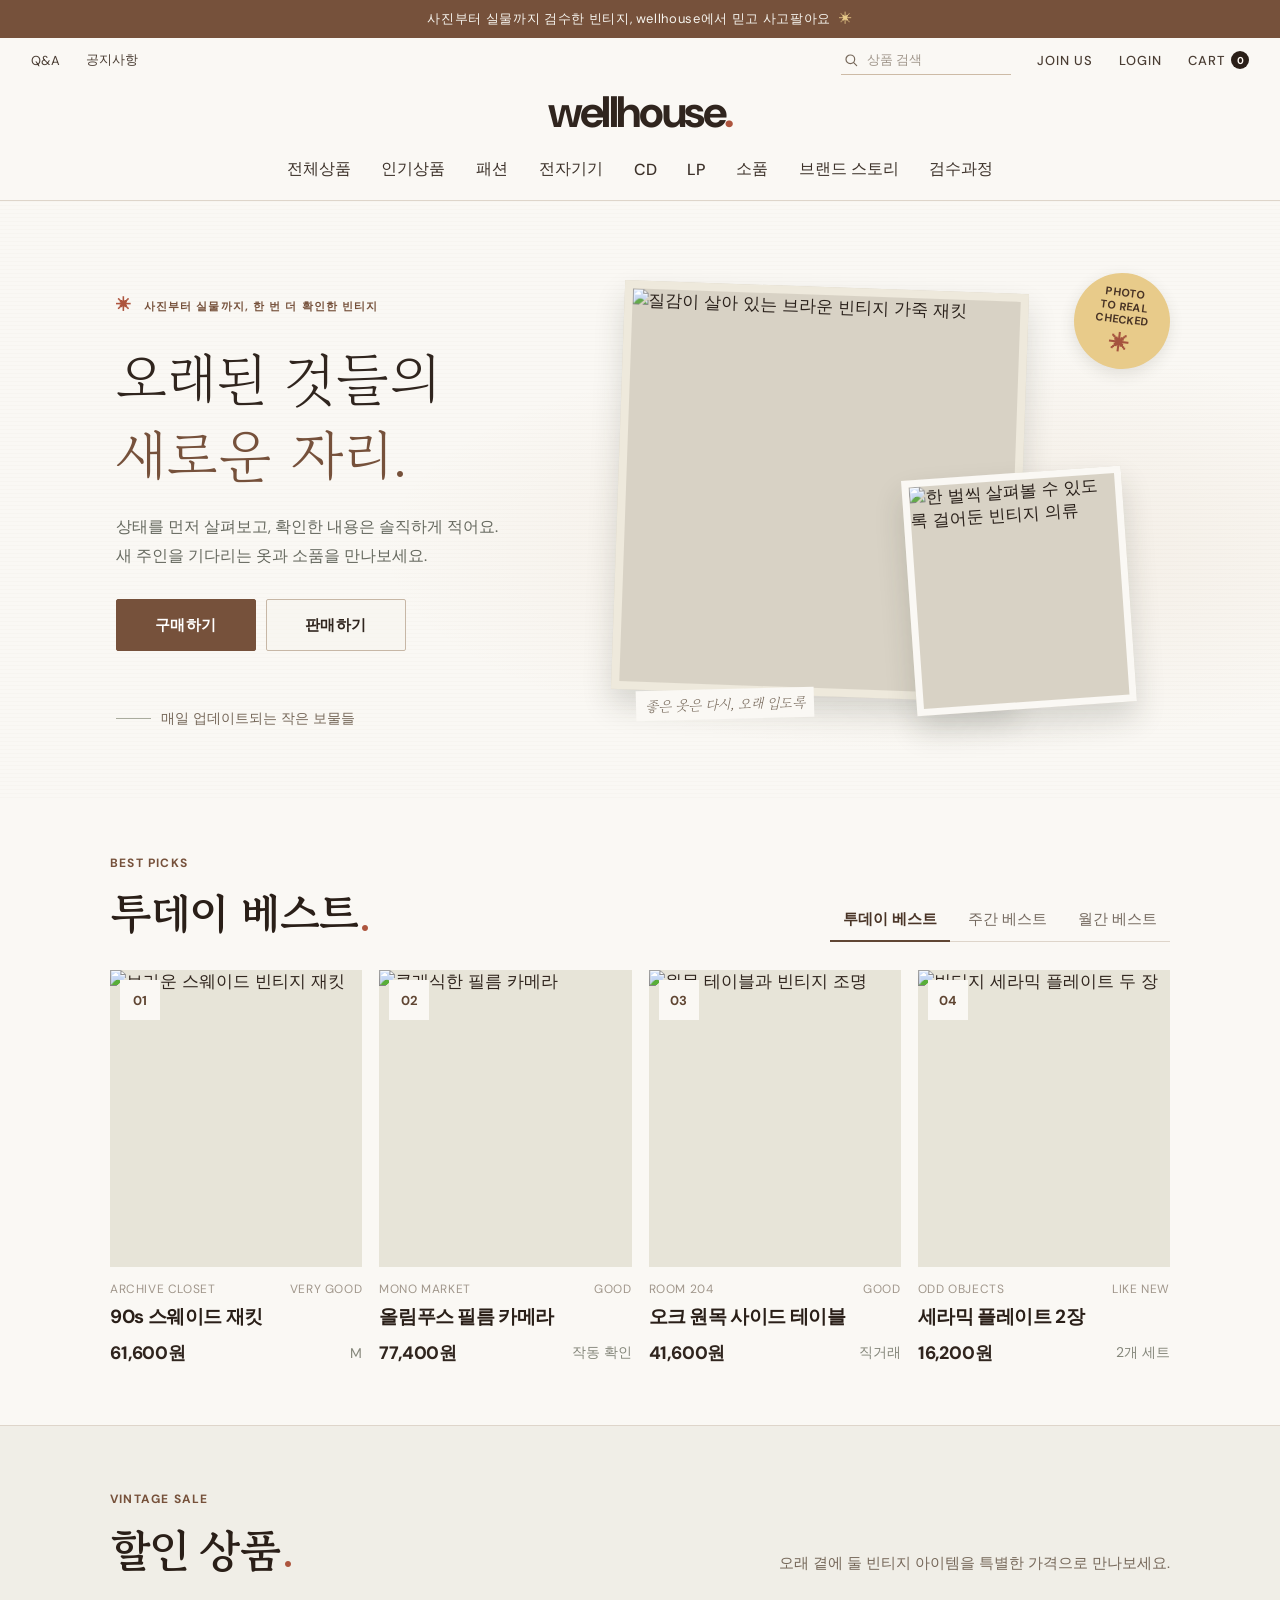
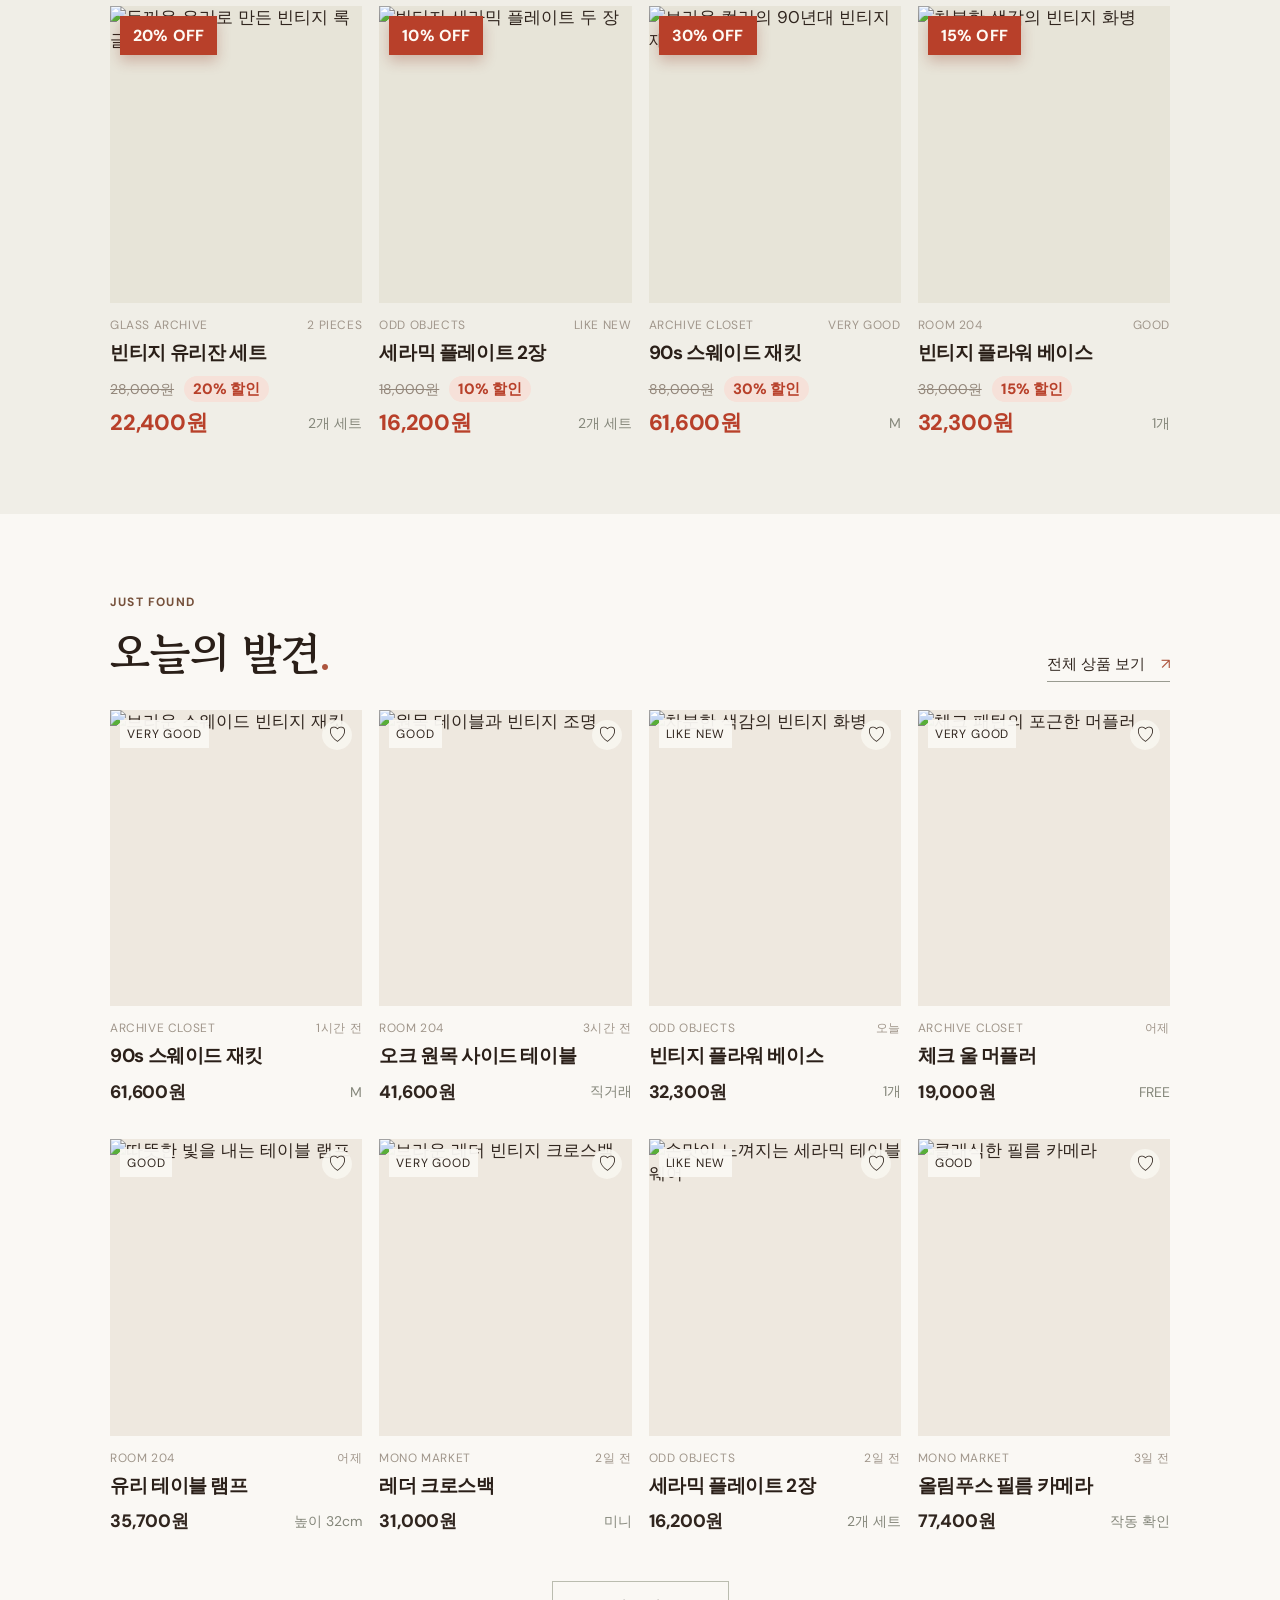
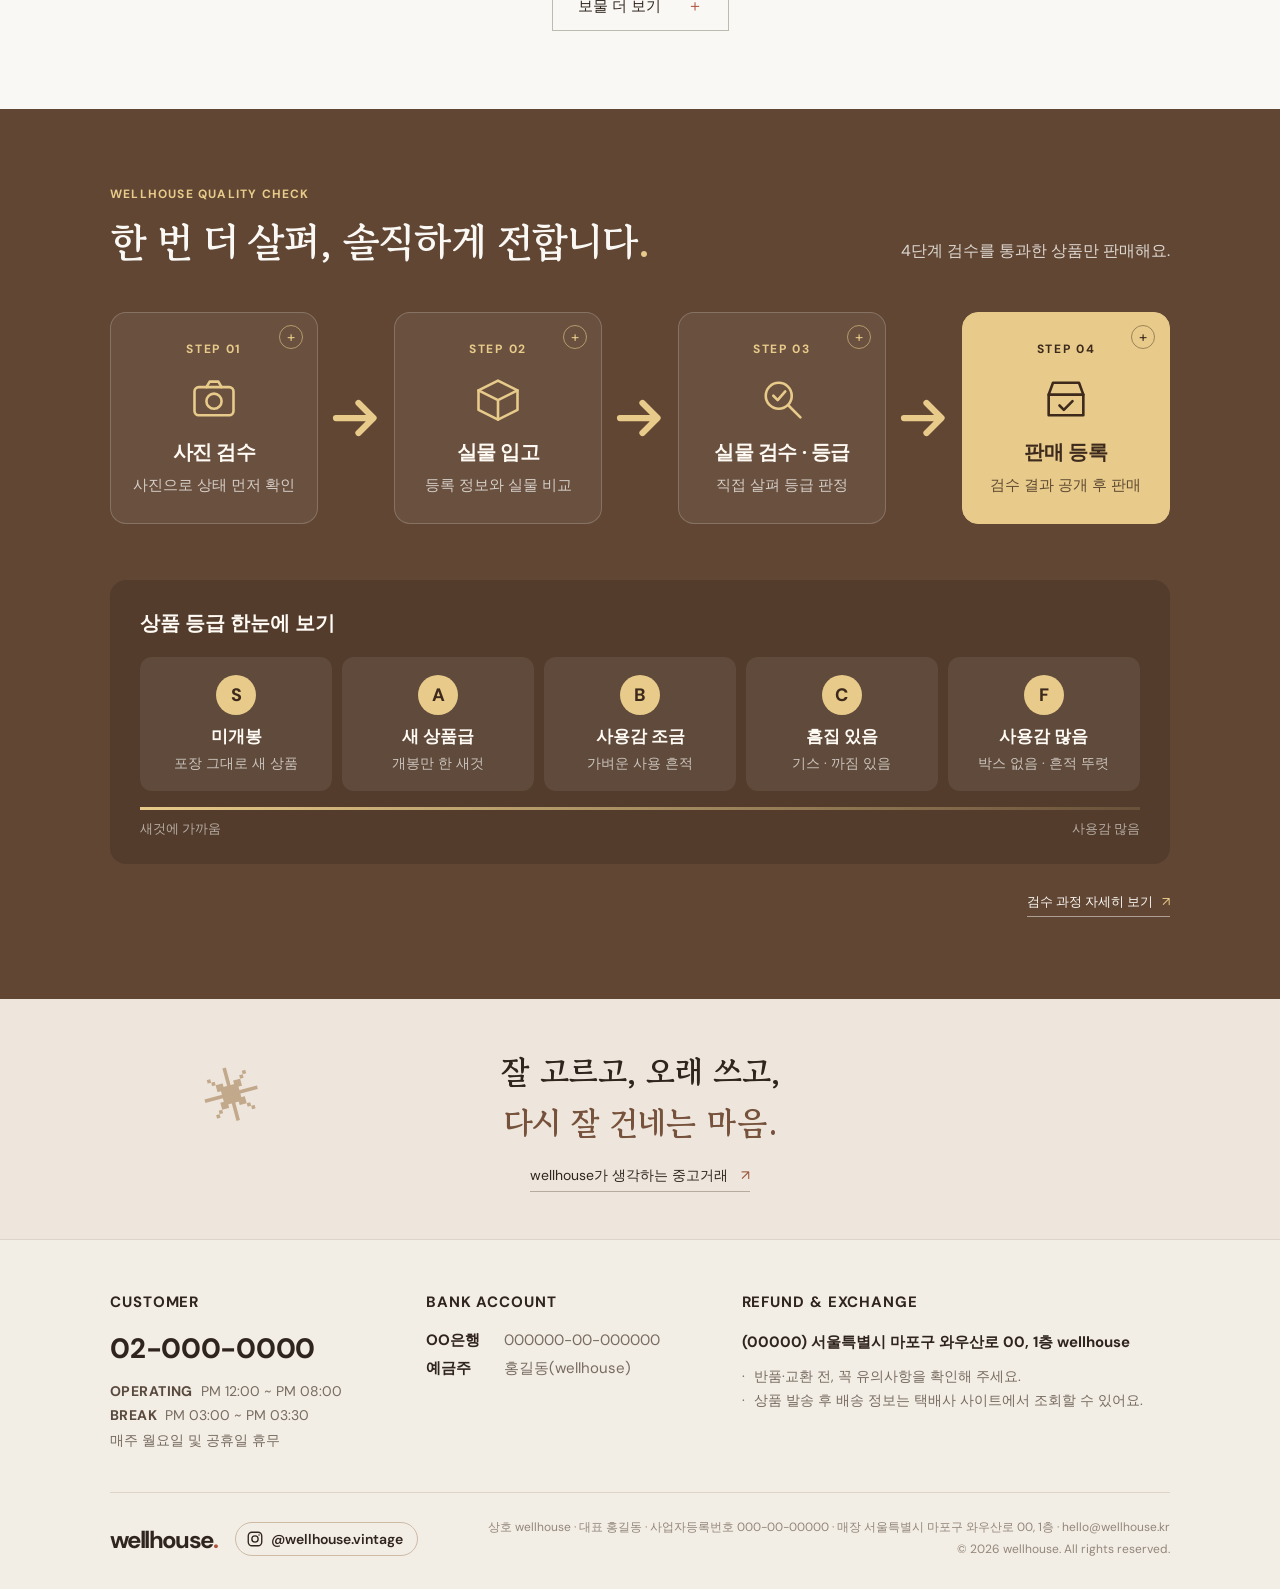
==== commit 4e4600d6: "ver1.1.8 Co-authored-by: Copilot <223556219+Copilot@users.noreply.github.com>" ====
--- a/index.html
+++ b/index.html
@@ -80,7 +80,24 @@
 					</ul>
 				</div>
 			</div>
-			<div class="nav-item"><a href="html/category.html?category=cd&amp;format=LP%ED%8C%90">LP판</a></div>
+			<div class="nav-item">
+				<button class="category-chip" type="button" data-category="cd" aria-haspopup="true">LP</button>
+				<div class="nav-menu">
+					<p class="nav-menu-label">장르</p>
+					<ul>
+						<li><a href="html/category.html?category=cd&amp;format=LP&amp;lpGenre=팝송">팝송</a></li>
+						<li><a href="html/category.html?category=cd&amp;format=LP&amp;lpGenre=가요">가요</a></li>
+						<li><a href="html/category.html?category=cd&amp;format=LP&amp;lpGenre=클래식">클래식</a></li>
+					</ul>
+					<p class="nav-menu-label">연대</p>
+					<ul>
+						<li><a href="html/category.html?category=cd&amp;format=LP&amp;era=1990년대">1990년대</a></li>
+						<li><a href="html/category.html?category=cd&amp;format=LP&amp;era=2000년대">2000년대</a></li>
+						<li><a href="html/category.html?category=cd&amp;format=LP&amp;era=2010년대">2010년대</a></li>
+						<li><a href="html/category.html?category=cd&amp;format=LP&amp;era=2020년대">2020년대</a></li>
+					</ul>
+				</div>
+			</div>
 			<div class="nav-item">
 				<button class="category-chip" type="button" data-category="props" aria-haspopup="true">소품</button>
 				<div class="nav-menu">
--- a/css/style.css
+++ b/css/style.css
@@ -37,7 +37,7 @@
 @media(max-width:900px){.sale-section{padding-left:6%;padding-right:6%}.sale-grid{grid-template-columns:repeat(2,minmax(0,1fr));gap:26px 12px}}
 @media(max-width:650px){.sale-section{padding:42px 19px 54px}.sale-heading{align-items:flex-start;flex-direction:column;gap:8px}.sale-note{font-size:10px}.sale-grid{gap:25px 11px}.sale-image{aspect-ratio:.76}.sale-badge{top:7px;left:7px;padding:6px;font-size:8px}}
 @keyframes rise{from{opacity:0;transform:translateY(12px)}to{opacity:1;transform:translateY(0)}}
-@media(max-width:900px){.site-header{padding:0 4%}.header-main{gap:25px}.main-nav{gap:17px}.hero{padding-left:6%;padding-right:6%;grid-template-columns:48% 52%;min-height:500px}.hero h1{font-size:48px}.category-section{grid-template-columns:.85fr 2fr 1.2fr;gap:12px}.category-chip{padding:9px 8px}.products-section{padding-left:6%;padding-right:6%}.product-grid{gap:26px 12px}.inspection-section{padding-left:6%;padding-right:6%}.inspection-step{padding-right:18px}.inspection-step h3{font-size:13px}}
+@media(max-width:900px){.site-header{padding:0 4%}.header-main{gap:25px}.main-nav{gap:17px}.hero{padding-left:6%;padding-right:6%;grid-template-columns:45% 55%;min-height:500px}.hero h1{font-size:48px}.category-section{grid-template-columns:.85fr 2fr 1.2fr;gap:12px}.category-chip{padding:9px 8px}.products-section{padding-left:6%;padding-right:6%}.product-grid{gap:26px 12px}.inspection-section{padding-left:6%;padding-right:6%}.inspection-step{padding-right:18px}.inspection-step h3{font-size:13px}}
 @media(max-width:650px){.announcement{height:29px;font-size:9px}.site-header{height:65px;padding:0 18px;justify-content:space-between;gap:0}.wordmark{font-size:26px}.menu-toggle{display:flex;width:25px;height:25px;flex-direction:column;justify-content:center;gap:5px;border:0;background:transparent;padding:2px;cursor:pointer}.menu-toggle span{width:19px;height:1px;background:var(--ink)}.main-nav{display:none;position:absolute;left:0;right:0;top:64px;padding:20px;background:var(--paper);border-bottom:1px solid var(--line);flex-direction:column;align-items:flex-start;gap:18px}.main-nav.is-open{display:flex}.header-actions{gap:12px;font-size:10px}.login-link{display:none}.join-button{padding:10px 11px}.join-button span{margin-left:5px}.bag-button{font-size:19px}.hero{display:block;padding:40px 22px 45px;min-height:0}.hero-copy{padding:0}.hero h1{font-size:43px;line-height:1.32;margin-bottom:14px}.hero .eyebrow{margin-bottom:17px}.hero-description{font-size:12px;margin-bottom:20px}.mobile-break{display:none}.hero-note{display:none}.hero-art{height:310px;min-height:0;margin:28px -2px 0}.photo-one{left:4%;top:2%;width:68%;height:89%}.photo-two{right:5%;bottom:1%;width:39%;height:50%;border-width:5px}.hero-sticker{width:75px;height:75px;font-size:8px}.sticker-flower{font-size:16px}.image-caption{left:7%;bottom:-1%;font-size:9px}.hero-index{right:22px;bottom:18px}.category-section{padding:16px 19px 18px;display:grid;grid-template-columns:1fr;gap:11px}.section-kicker{font-size:8px}.category-row{gap:4px;overflow:auto}.category-chip{padding:8px 9px;white-space:nowrap;font-size:10px}.category-chip span{margin-left:4px}.search-box{height:36px}.products-section{padding:54px 19px 54px}.section-heading{margin-bottom:20px}.section-heading h2{font-size:25px}.text-link{font-size:9px}.product-grid{grid-template-columns:repeat(2,minmax(0,1fr));column-gap:11px;row-gap:25px}.product-image{aspect-ratio:.76}.condition-tag{left:7px;top:7px;padding:5px;font-size:7px}.favorite-button{right:7px;top:7px;width:27px;height:27px;font-size:17px}.product-meta{font-size:7px;margin-top:9px}.product-card h3{font-size:11px;line-height:1.5;min-height:31px;margin:6px 0}.product-bottom strong{font-size:11px}.product-size{font-size:8px}.load-more{margin-top:35px}.inspection-section{padding:52px 22px 55px}.inspection-heading{display:block}.inspection-heading h2{font-size:24px}.inspection-heading>p{margin-top:12px;font-size:10px}.inspection-heading>p br{display:none}.inspection-steps{grid-template-columns:1fr;margin:32px 0 0 5px}.inspection-step{border-top:0;border-left:1px solid rgba(247,245,239,.34);padding:0 0 27px 20px}.inspection-step:not(:last-child)::after{content:"↓";top:auto;right:auto;left:-6px;bottom:8px;padding:0 2px}.inspection-step h3{font-size:13px;margin:8px 0 5px}.inspection-step p{max-width:none;font-size:10px}.story-band{min-height:205px}.story-flower{left:7%;top:20%;font-size:39px}.story-band p{font-size:22px}.site-footer{padding:18px 20px;min-height:90px;gap:7px;flex-wrap:wrap}.footer-wordmark{width:100%;font-size:19px}.site-footer span{font-size:8px}}
 @media(max-width:650px){.section-heading h2{font-size:27px}.text-link{font-size:10px}.product-image{aspect-ratio:.84}.product-meta{font-size:8px}.product-card h3{font-size:12px}.product-bottom strong{font-size:12px}.product-size{font-size:9px}}
 @media(max-width:650px){.grade-guide{grid-template-columns:1fr;gap:22px;margin-top:43px;padding-top:25px}.grade-heading h3{font-size:18px}.grade-list{grid-template-columns:repeat(2,minmax(0,1fr))}.grade-item{min-height:112px;padding:14px 11px;border-bottom:1px solid rgba(247,245,239,.18)}.grade-item:nth-child(2n){border-right:0}.grade-item:last-child{grid-column:1/-1;border-bottom:0}.grade-item h4{margin-top:9px}}
@@ -45,12 +45,12 @@
 .hero-copy>.eyebrow{font-size:11px}.hero-note{font-size:12px}
 @media(max-width:650px){.main-nav{font-size:14px}.header-actions{font-size:11px}.hero-description{font-size:13px}.hero-action{font-size:12px}.section-heading h2{font-size:28px}.text-link{font-size:11px}.product-meta{font-size:9px}.product-card h3,.product-bottom strong{font-size:13px}.product-size{font-size:10px}.condition-tag{font-size:8px}.grade-item h4{font-size:13px}.grade-item p,.grade-heading>p:last-child{font-size:11px}.inspection-step p{font-size:11px}.site-footer{font-size:10px}}
 @media(max-width:650px){.site-header{height:auto;padding:0 18px}.header-main{height:65px;justify-content:space-between;gap:0}.category-section{min-height:0;padding:10px 0 12px;grid-template-columns:1fr;gap:8px;border-top:1px solid var(--line)}.category-section .section-kicker{display:none}.category-row{gap:4px;overflow-x:auto}.search-box{height:36px}}
-@media(min-width:1240px){.hero{grid-template-columns:58% 42%}.hero-description{max-width:none;white-space:nowrap}}
+@media(min-width:1240px){.hero{grid-template-columns:44% 56%}.hero-description{max-width:none;white-space:nowrap}}
 @media(prefers-reduced-motion:reduce){*,*::before,*::after{scroll-behavior:auto!important;animation-duration:.01ms!important;transition-duration:.01ms!important}}
 .product-card{animation:none}
 .image-caption{transform:rotate(-1.5deg)}
 .hero-sticker{transform:rotate(7deg)}
 .best-card:hover .best-image img,.sale-card:hover .sale-image img,.product-card:hover .product-image img{transform:scale(1.025)}
-.photo-one{width:61%;height:84%}
-.photo-two{width:33%;height:47%}
-@media(max-width:650px){.photo-one{width:64%;height:87%}.photo-two{width:34%;height:48%}}+.photo-one{width:68%;height:90%}
+.photo-two{width:37%;height:52%}
+@media(max-width:650px){.hero-art{margin-top:20px}.photo-one{width:68%;height:90%}.photo-two{width:38%;height:51%}}
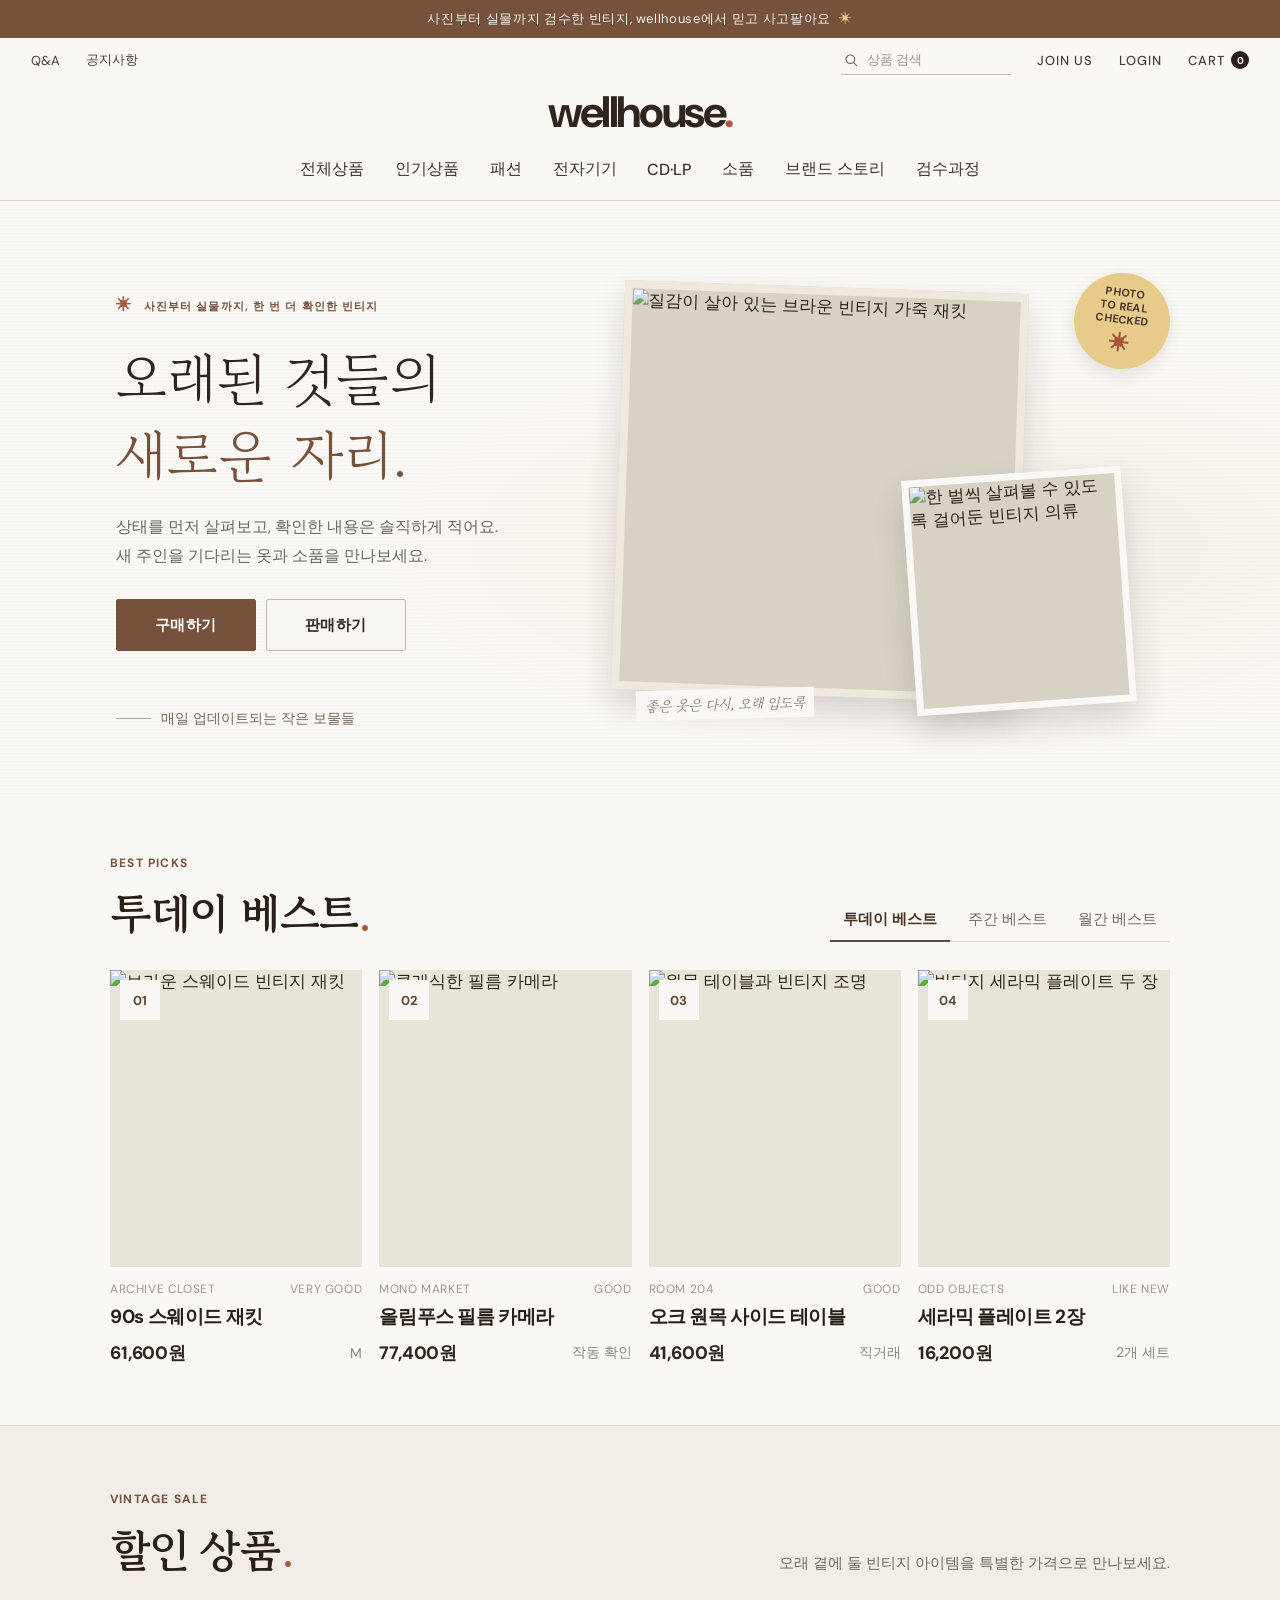
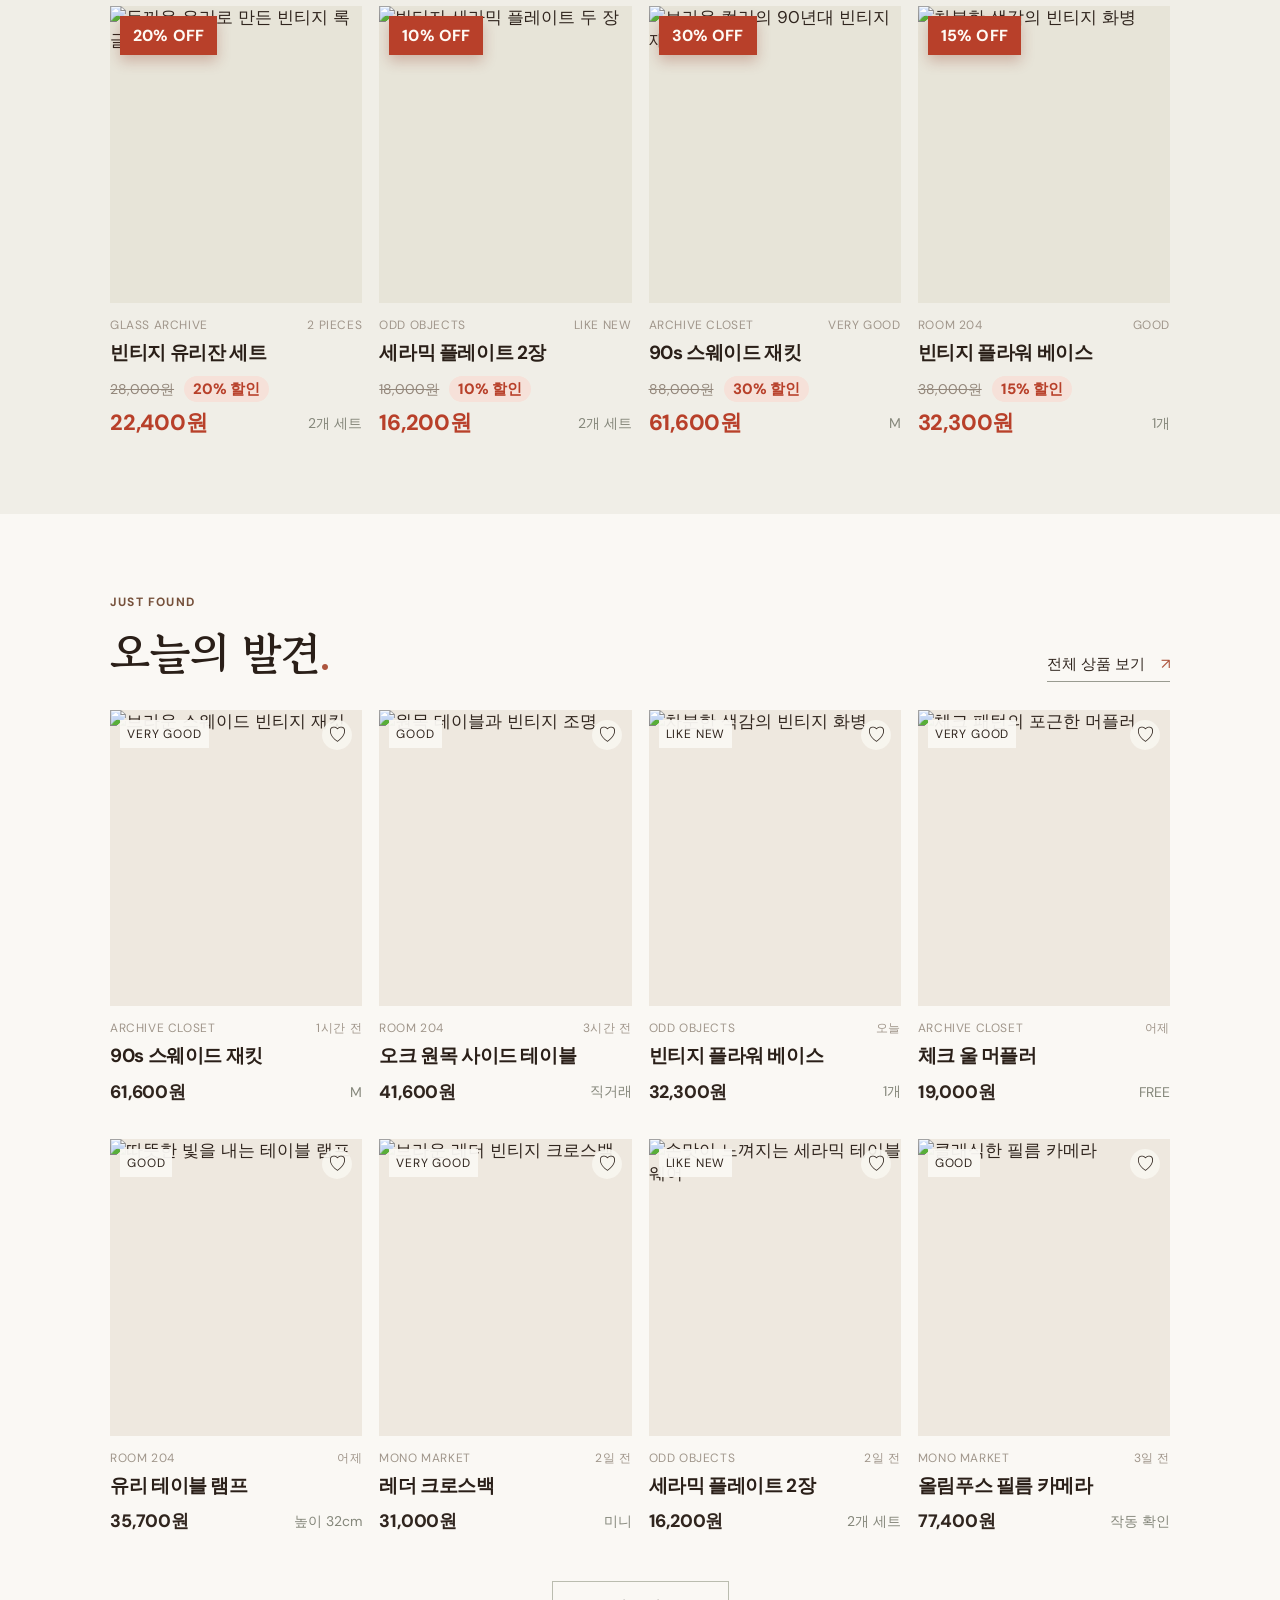
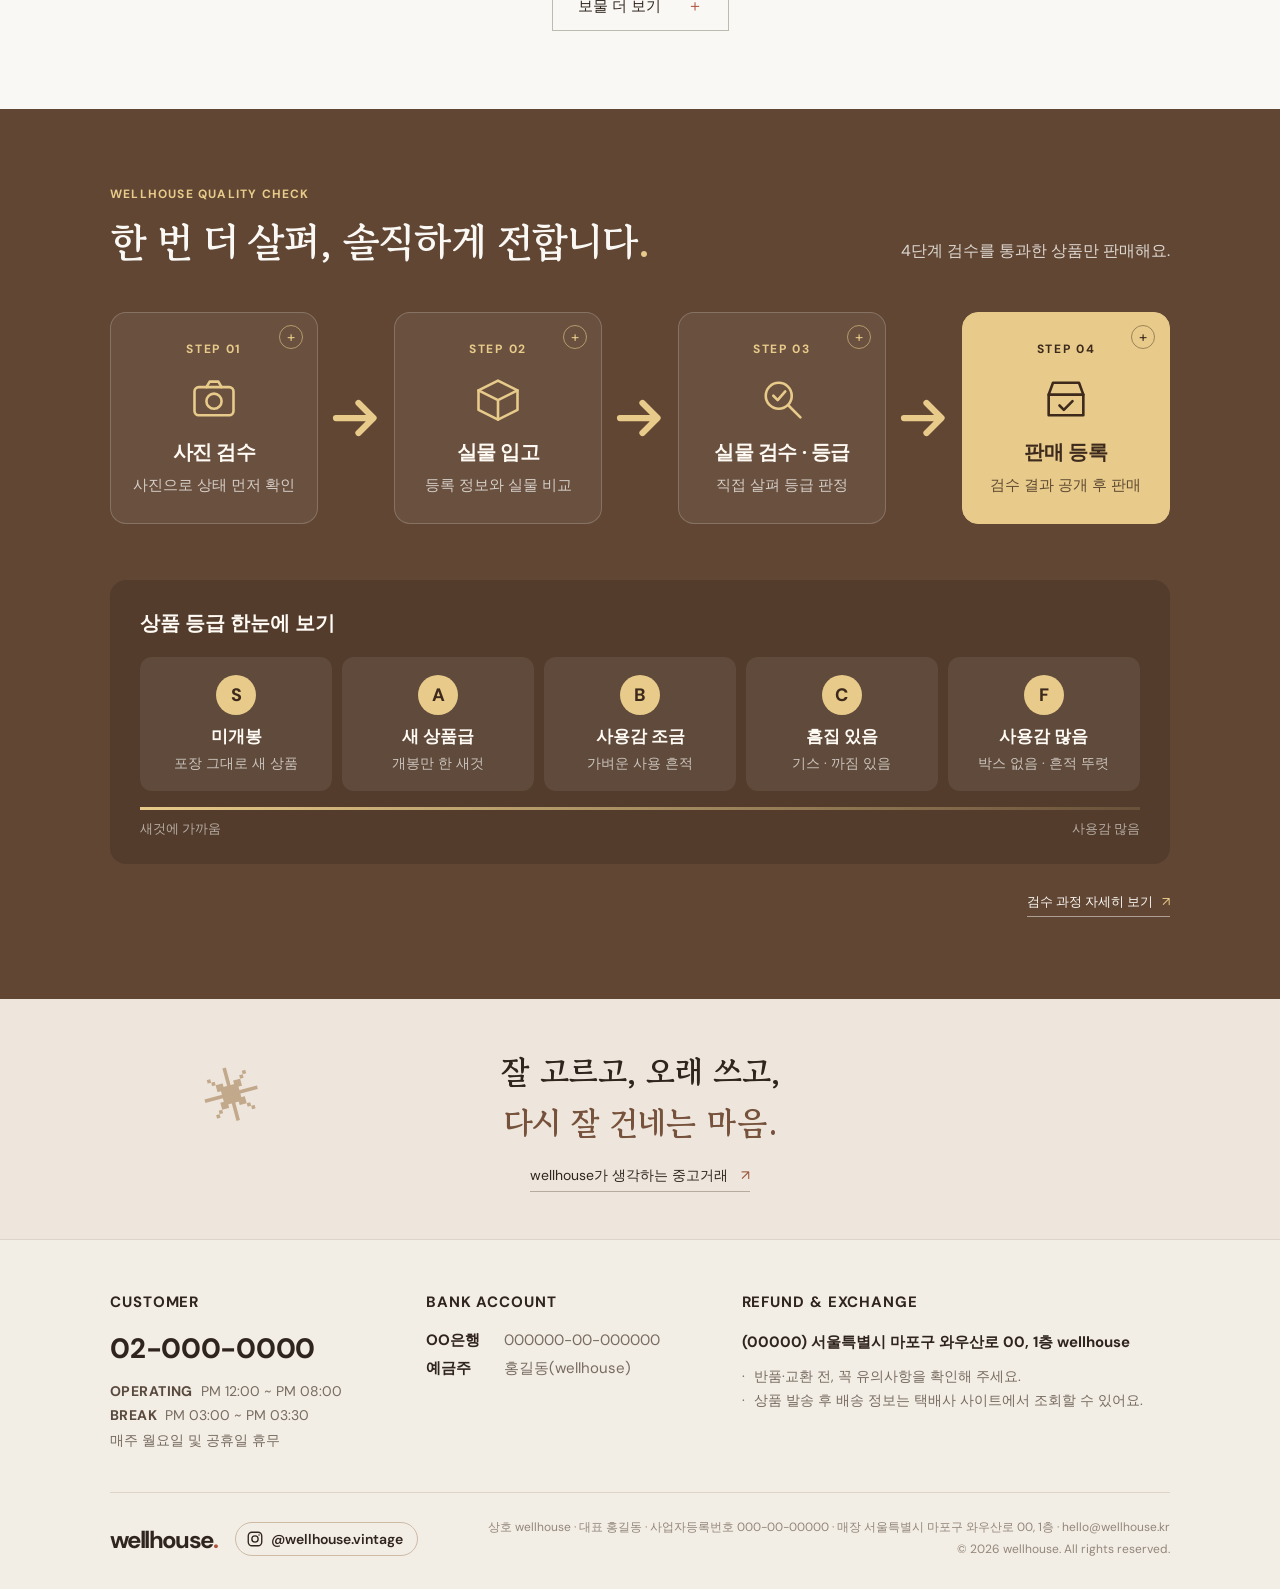
==== commit add1ec5f: "ver1.1.9 Merge CD and LP navigation Co-authored-by: Copilot <223556219+Copilot@users.noreply.github." ====
--- a/index.html
+++ b/index.html
@@ -62,34 +62,29 @@
 				</div>
 			</div>
 			<div class="nav-item">
-				<button class="category-chip" type="button" data-category="cd" aria-haspopup="true">CD</button>
+				<button class="category-chip" type="button" data-category="cd" aria-haspopup="true">CD·LP</button>
 				<div class="nav-menu">
-					<p class="nav-menu-label">장르</p>
-					<ul>
-						<li><a href="html/category.html?category=cd&amp;genre=클래식">클래식</a></li>
-						<li><a href="html/category.html?category=cd&amp;genre=발라드">발라드</a></li>
-						<li><a href="html/category.html?category=cd&amp;genre=팝">팝</a></li>
-						<li><a href="html/category.html?category=cd&amp;genre=K팝">K팝</a></li>
-					</ul>
-					<p class="nav-menu-label">연대</p>
-					<ul>
-						<li><a href="html/category.html?category=cd&amp;era=1990년대">1990년대</a></li>
-						<li><a href="html/category.html?category=cd&amp;era=2000년대">2000년대</a></li>
-						<li><a href="html/category.html?category=cd&amp;era=2010년대">2010년대</a></li>
-						<li><a href="html/category.html?category=cd&amp;era=2020년대">2020년대</a></li>
-					</ul>
-				</div>
-			</div>
-			<div class="nav-item">
-				<button class="category-chip" type="button" data-category="cd" aria-haspopup="true">LP</button>
-				<div class="nav-menu">
-					<p class="nav-menu-label">장르</p>
+					<p class="nav-menu-label">CD · 장르</p>
+					<ul>
+						<li><a href="html/category.html?category=cd&amp;format=CD&amp;genre=클래식">클래식</a></li>
+						<li><a href="html/category.html?category=cd&amp;format=CD&amp;genre=발라드">발라드</a></li>
+						<li><a href="html/category.html?category=cd&amp;format=CD&amp;genre=팝">팝</a></li>
+						<li><a href="html/category.html?category=cd&amp;format=CD&amp;genre=K팝">K팝</a></li>
+					</ul>
+					<p class="nav-menu-label">CD · 연대</p>
+					<ul>
+						<li><a href="html/category.html?category=cd&amp;format=CD&amp;era=1990년대">1990년대</a></li>
+						<li><a href="html/category.html?category=cd&amp;format=CD&amp;era=2000년대">2000년대</a></li>
+						<li><a href="html/category.html?category=cd&amp;format=CD&amp;era=2010년대">2010년대</a></li>
+						<li><a href="html/category.html?category=cd&amp;format=CD&amp;era=2020년대">2020년대</a></li>
+					</ul>
+					<p class="nav-menu-label">LP · 장르</p>
 					<ul>
 						<li><a href="html/category.html?category=cd&amp;format=LP&amp;lpGenre=팝송">팝송</a></li>
 						<li><a href="html/category.html?category=cd&amp;format=LP&amp;lpGenre=가요">가요</a></li>
 						<li><a href="html/category.html?category=cd&amp;format=LP&amp;lpGenre=클래식">클래식</a></li>
 					</ul>
-					<p class="nav-menu-label">연대</p>
+					<p class="nav-menu-label">LP · 연대</p>
 					<ul>
 						<li><a href="html/category.html?category=cd&amp;format=LP&amp;era=1990년대">1990년대</a></li>
 						<li><a href="html/category.html?category=cd&amp;format=LP&amp;era=2000년대">2000년대</a></li>
